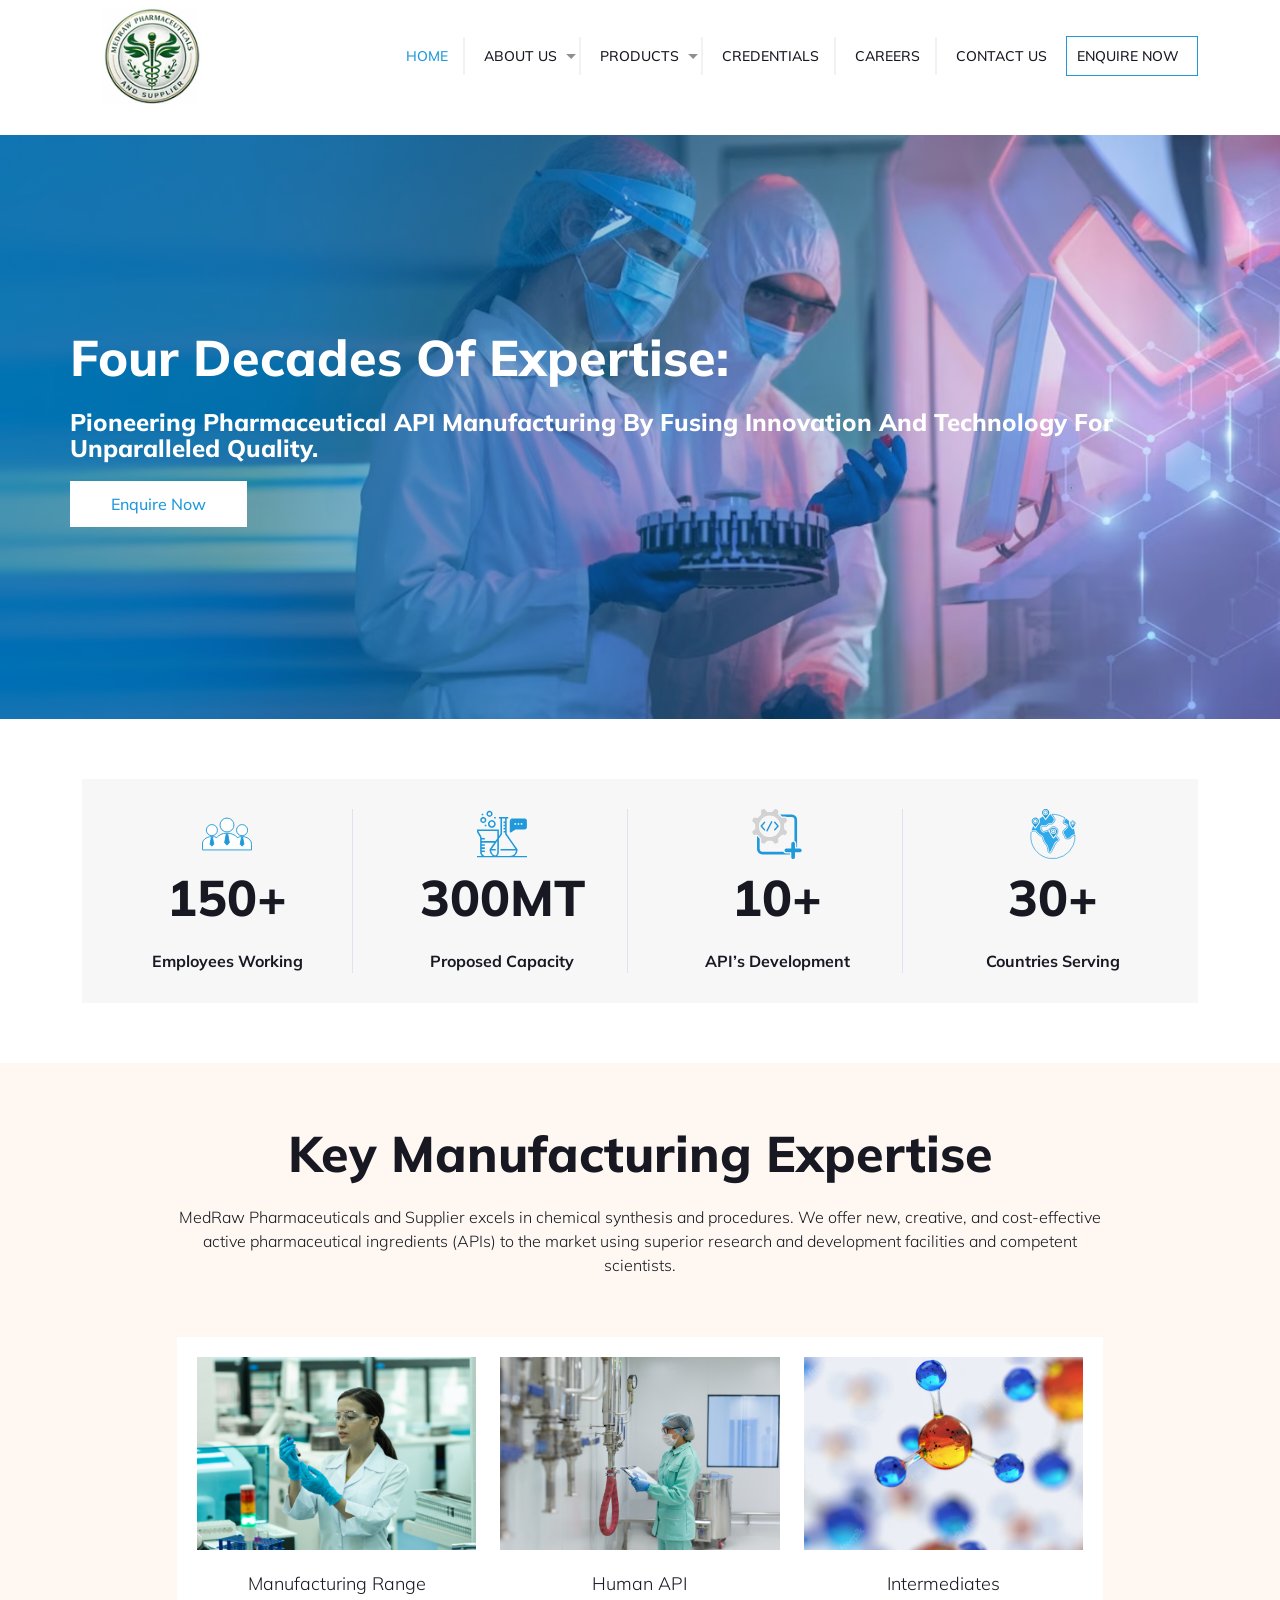
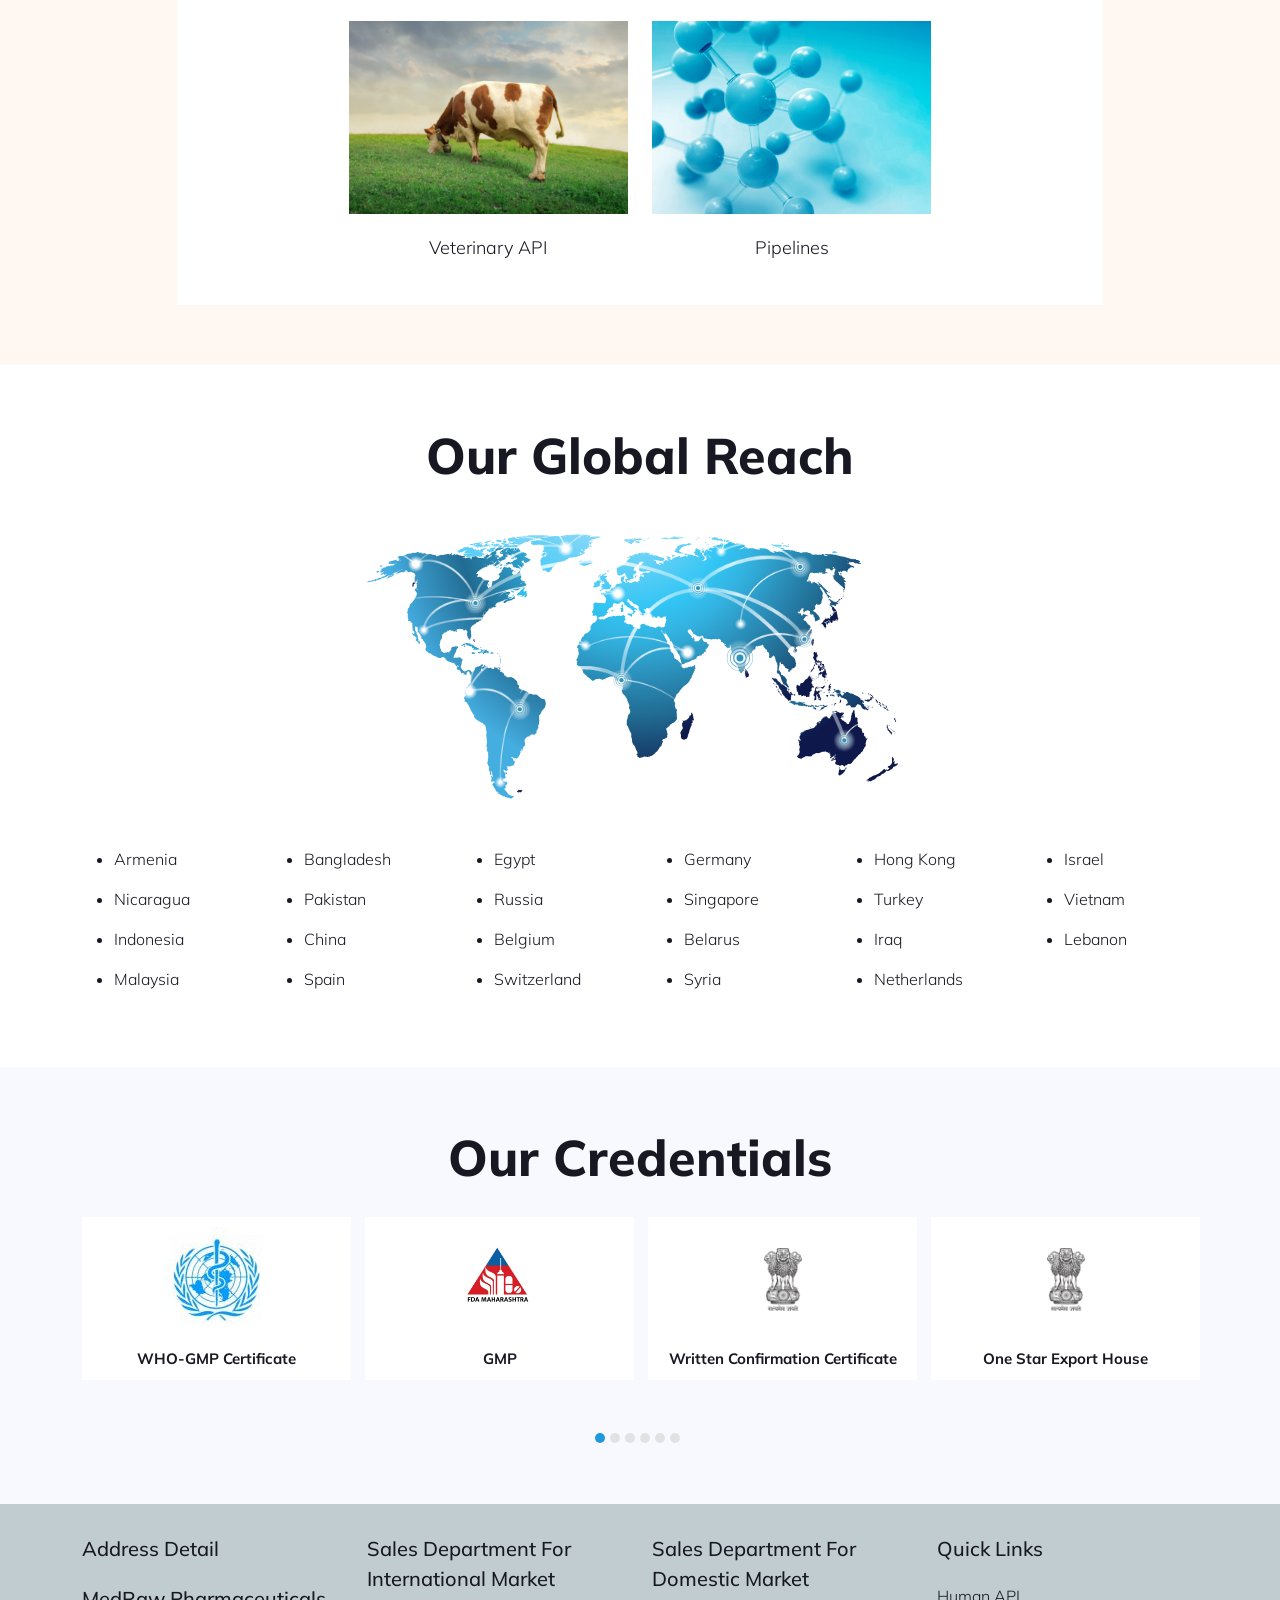
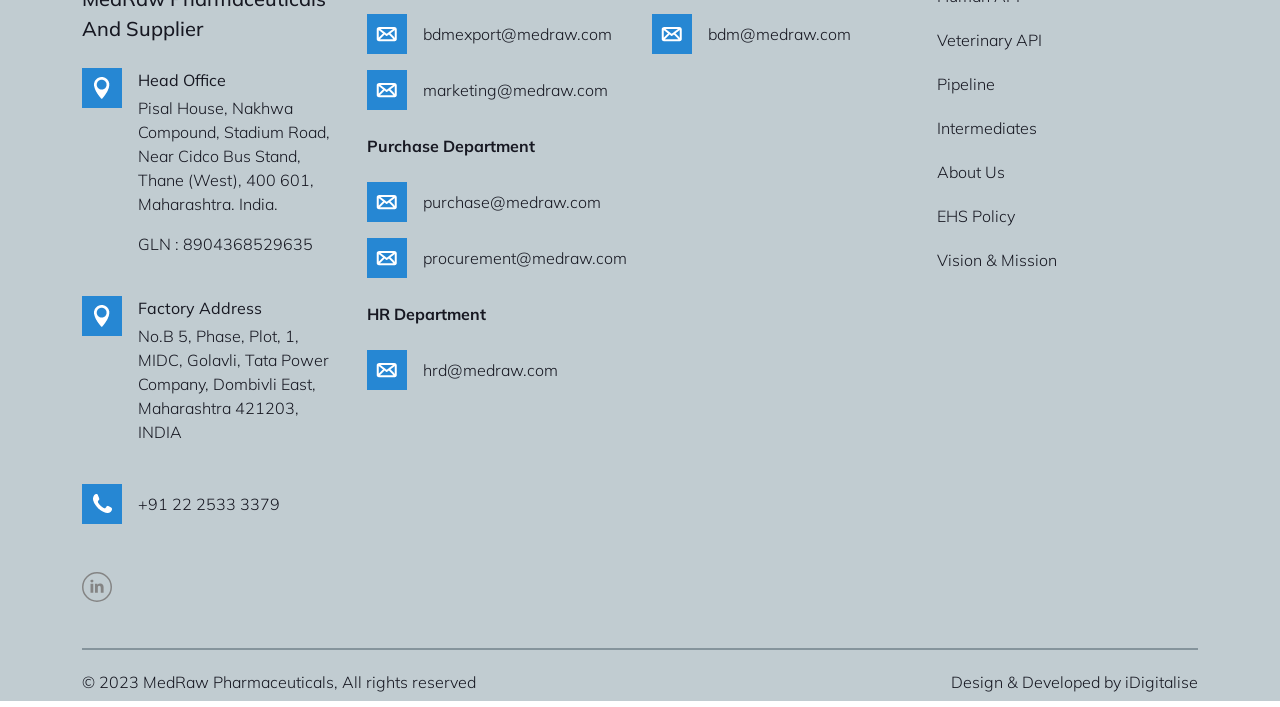
==== index.html @ 0722570b "Latest" ====
<!DOCTYPE html>
<html>

<head>
  <meta charset="utf-8">
  <meta http-equiv="X-UA-Compatible" content="IE=edge">
  <meta name="viewport" content="width=device-width, initial-scale=1">
  <link rel="icon" href="images/favicon-logo.svg">
  <meta name="google-site-verification" content="LeCrXj_LmfYUkVlQhwniKyelqd2iaLWTkcwtCnRNOCY">
  <!-- Google tag (gtag.js) -->
  <script async="" src="https://www.googletagmanager.com/gtag/js?id=G-0K4YDJQ8YZ"></script>
  <script> window.dataLayer = window.dataLayer || []; function gtag() { dataLayer.push(arguments); } gtag('js', new Date()); gtag('config', 'G-0K4YDJQ8YZ'); </script>
  <link href="css/font-awesome.css" rel="stylesheet">
  <link href="css/swiper-bundle.min.css" rel="stylesheet">

  <link rel="stylesheet"
    href="https://fonts.googleapis.com/css?family=Material+Icons|Material+Icons+Outlined|Material+Icons+Two+Tone|Material+Icons+Round|Material+Icons+Sharp">

  <link rel="preconnect" href="https://fonts.googleapis.com">
  <link rel="preconnect" href="https://fonts.gstatic.com" crossorigin="">
  <link href="https://fonts.googleapis.com/css2?family=Mulish:wght@200;300;400;500;600;700;800;900;1000&display=swap"
    rel="stylesheet">

  <link rel="preconnect" href="https://fonts.googleapis.com">
  <link rel="preconnect" href="https://fonts.gstatic.com" crossorigin="">
  <link href="https://fonts.googleapis.com/css2?family=Inter:wght@100;200;300;400;500;600;700;800&display=swap"
    rel="stylesheet">

  <link rel="preload" href="css/bootstrap.min.css" as="style" onload="this.onload=null;this.rel='stylesheet'">
  <noscript>
    <link rel="stylesheet" href="http://orexpharma.com/wp-content/themes/orex/css/bootstrap.min.css">
  </noscript>

  <link rel="stylesheet" href="css/lightgalleryonline.css">

  <link rel="preload" href="css/stylesheet.min.css" as="style" onload="this.onload=null;this.rel='stylesheet'">

  <link rel="preload" href="css/style.min.css" as="style" onload="this.onload=null;this.rel='stylesheet'">
  <noscript>
    <link rel="stylesheet" href="http://orexpharma.com/wp-content/themes/orex/css/style.min.css">
  </noscript>

  <link rel="preload" href="css/slick.css" as="style" onload="this.onload=null;this.rel='stylesheet'">
  <noscript>
    <link rel="stylesheet" href="http://orexpharma.com/wp-content/themes/orex/css/slick.css">
  </noscript>

  <link rel="preload" href="css/animate.css" as="style" onload="this.onload=null;this.rel='stylesheet'">
  <noscript>
    <link rel="stylesheet" href="http://orexpharma.com/wp-content/themes/orex/css/animate.css">
  </noscript>

  <!--<script type="text/javascript" src="http://orexpharma.com/wp-content/themes/orex/js/jquery-3.6.0.min.js" defer></script>-->
  <link href="css/font-awesome.css" rel="stylesheet">
  <script src="js/swiper-bundle.min.js" defer=""></script>
  <script type="text/javascript" src="js/bootstrap.min.js" defer=""></script>
  <script type="text/javascript" src="js/bootstrap.bundle.min.js" defer=""></script>
  <script type="text/javascript" src="js/slick.min.js" defer=""></script>
  <script type="text/javascript" src="js/wow.min.js" defer=""></script>
  <!--<script src="https://cdnjs.cloudflare.com/ajax/libs/waypoints/2.0.3/waypoints.min.js" defer></script>-->
  <!--<script src="https://cdnjs.cloudflare.com/ajax/libs/jquery.isotope/3.0.6/isotope.pkgd.js" defer></script>-->
  <!--<script type="text/javascript" src="http://orexpharma.com/wp-content/themes/orex/js/jquery.counterup.min.js" defer></script>-->
  <script src="js/lightgallery.js" defer=""></script>


  <script type="text/javascript" src="js/script.js" defer=""></script>

  <title>MedRaw Pharmaceuticals and Supplier</title>
  <meta name="robots" content="index, follow, max-image-preview:large, max-snippet:-1, max-video-preview:-1">

  <!-- This site is optimized with the Yoast SEO plugin v26.9 - https://yoast.com/product/yoast-seo-wordpress/ -->
  <title>MedRaw Pharmaceuticals and Supplier</title>
  <meta name="description"
    content="MedRaw Pharmaceuticals is a Mumbai based India’s leading Human and Veterinary API Manufacturing Companies in India & globally suppliers. We also manufacture Pharmaceutical Drug Intermediates.">
  <link rel="canonical" href="http://orexpharma.com/">
  <meta property="og:locale" content="en_US">
  <meta property="og:type" content="website">
  <meta property="og:title" content="MedRaw Pharmaceuticals and Supplier">
  <meta property="og:description"
    content="MedRaw Pharmaceuticals is a Mumbai based India’s leading Human and Veterinary API Manufacturing Companies in India & globally suppliers. We also manufacture Pharmaceutical Drug Intermediates.">
  <meta property="og:url" content="http://orexpharma.com/">
  <meta property="og:site_name" content="Orex">
  <meta property="article:modified_time" content="2024-08-20T16:59:14+00:00">
  <meta name="twitter:card" content="summary_large_image">
  <script type="application/ld+json"
    class="yoast-schema-graph">{"@context":"https://schema.org","@graph":[{"@type":"WebPage","@id":"http://orexpharma.com/","url":"http://orexpharma.com/","name":"OREX Pharma - API Manufacturers in India | Veterinary API Company in India","isPartOf":{"@id":"http://orexpharma.com/#website"},"datePublished":"2023-05-03T03:07:56+00:00","dateModified":"2024-08-20T16:59:14+00:00","description":"OREX Pharma Pvt. Ltd. is a Mumbai based India’s leading Human and Veterinary API Manufacturing Companies in India & globally suppliers. We also manufacture Pharmaceutical Drug Intermediates.","breadcrumb":{"@id":"http://orexpharma.com/#breadcrumb"},"inLanguage":"en-US","potentialAction":[{"@type":"ReadAction","target":["http://orexpharma.com/"]}]},{"@type":"BreadcrumbList","@id":"http://orexpharma.com/#breadcrumb","itemListElement":[{"@type":"ListItem","position":1,"name":"Home"}]},{"@type":"WebSite","@id":"http://orexpharma.com/#website","url":"http://orexpharma.com/","name":"Orex","description":"","potentialAction":[{"@type":"SearchAction","target":{"@type":"EntryPoint","urlTemplate":"http://orexpharma.com/?s={search_term_string}"},"query-input":{"@type":"PropertyValueSpecification","valueRequired":true,"valueName":"search_term_string"}}],"inLanguage":"en-US"}]}</script>
  <!-- / Yoast SEO plugin. -->


  <link rel="dns-prefetch" href="//cdnjs.cloudflare.com">
  <link rel="alternate" title="oEmbed (JSON)" type="application/json+oembed"
    href="http://orexpharma.com/wp-json/oembed/1.0/embed?url=http%3A%2F%2Forexpharma.com%2F">
  <link rel="alternate" title="oEmbed (XML)" type="text/xml+oembed"
    href="http://orexpharma.com/wp-json/oembed/1.0/embed?url=http%3A%2F%2Forexpharma.com%2F&format=xml">
  <style id="wp-img-auto-sizes-contain-inline-css" type="text/css">
    img:is([sizes=auto i], [sizes^="auto," i]) {
      contain-intrinsic-size: 3000px 1500px
    }

    /*# sourceURL=wp-img-auto-sizes-contain-inline-css */
  </style>
  <style id="wp-emoji-styles-inline-css" type="text/css">
    img.wp-smiley,
    img.emoji {
      display: inline !important;
      border: none !important;
      box-shadow: none !important;
      height: 1em !important;
      width: 1em !important;
      margin: 0 0.07em !important;
      vertical-align: -0.1em !important;
      background: none !important;
      padding: 0 !important;
    }

    /*# sourceURL=wp-emoji-styles-inline-css */
  </style>
  <style id="wp-block-library-inline-css" type="text/css">
    :root {
      --wp-block-synced-color: #7a00df;
      --wp-block-synced-color--rgb: 122, 0, 223;
      --wp-bound-block-color: var(--wp-block-synced-color);
      --wp-editor-canvas-background: #ddd;
      --wp-admin-theme-color: #007cba;
      --wp-admin-theme-color--rgb: 0, 124, 186;
      --wp-admin-theme-color-darker-10: #006ba1;
      --wp-admin-theme-color-darker-10--rgb: 0, 107, 160.5;
      --wp-admin-theme-color-darker-20: #005a87;
      --wp-admin-theme-color-darker-20--rgb: 0, 90, 135;
      --wp-admin-border-width-focus: 2px
    }

    @media (min-resolution:192dpi) {
      :root {
        --wp-admin-border-width-focus: 1.5px
      }
    }

    .wp-element-button {
      cursor: pointer
    }

    :root .has-very-light-gray-background-color {
      background-color: #eee
    }

    :root .has-very-dark-gray-background-color {
      background-color: #313131
    }

    :root .has-very-light-gray-color {
      color: #eee
    }

    :root .has-very-dark-gray-color {
      color: #313131
    }

    :root .has-vivid-green-cyan-to-vivid-cyan-blue-gradient-background {
      background: linear-gradient(135deg, #00d084, #0693e3)
    }

    :root .has-purple-crush-gradient-background {
      background: linear-gradient(135deg, #34e2e4, #4721fb 50%, #ab1dfe)
    }

    :root .has-hazy-dawn-gradient-background {
      background: linear-gradient(135deg, #faaca8, #dad0ec)
    }

    :root .has-subdued-olive-gradient-background {
      background: linear-gradient(135deg, #fafae1, #67a671)
    }

    :root .has-atomic-cream-gradient-background {
      background: linear-gradient(135deg, #fdd79a, #004a59)
    }

    :root .has-nightshade-gradient-background {
      background: linear-gradient(135deg, #330968, #31cdcf)
    }

    :root .has-midnight-gradient-background {
      background: linear-gradient(135deg, #020381, #2874fc)
    }

    :root {
      --wp--preset--font-size--normal: 16px;
      --wp--preset--font-size--huge: 42px
    }

    .has-regular-font-size {
      font-size: 1em
    }

    .has-larger-font-size {
      font-size: 2.625em
    }

    .has-normal-font-size {
      font-size: var(--wp--preset--font-size--normal)
    }

    .has-huge-font-size {
      font-size: var(--wp--preset--font-size--huge)
    }

    .has-text-align-center {
      text-align: center
    }

    .has-text-align-left {
      text-align: left
    }

    .has-text-align-right {
      text-align: right
    }

    .has-fit-text {
      white-space: nowrap !important
    }

    #end-resizable-editor-section {
      display: none
    }

    .aligncenter {
      clear: both
    }

    .items-justified-left {
      justify-content: flex-start
    }

    .items-justified-center {
      justify-content: center
    }

    .items-justified-right {
      justify-content: flex-end
    }

    .items-justified-space-between {
      justify-content: space-between
    }

    .screen-reader-text {
      border: 0;
      clip-path: inset(50%);
      height: 1px;
      margin: -1px;
      overflow: hidden;
      padding: 0;
      position: absolute;
      width: 1px;
      word-wrap: normal !important
    }

    .screen-reader-text:focus {
      background-color: #ddd;
      clip-path: none;
      color: #444;
      display: block;
      font-size: 1em;
      height: auto;
      left: 5px;
      line-height: normal;
      padding: 15px 23px 14px;
      text-decoration: none;
      top: 5px;
      width: auto;
      z-index: 100000
    }

    html :where(.has-border-color) {
      border-style: solid
    }

    html :where([style*=border-top-color]) {
      border-top-style: solid
    }

    html :where([style*=border-right-color]) {
      border-right-style: solid
    }

    html :where([style*=border-bottom-color]) {
      border-bottom-style: solid
    }

    html :where([style*=border-left-color]) {
      border-left-style: solid
    }

    html :where([style*=border-width]) {
      border-style: solid
    }

    html :where([style*=border-top-width]) {
      border-top-style: solid
    }

    html :where([style*=border-right-width]) {
      border-right-style: solid
    }

    html :where([style*=border-bottom-width]) {
      border-bottom-style: solid
    }

    html :where([style*=border-left-width]) {
      border-left-style: solid
    }

    html :where(img[class*=wp-image-]) {
      height: auto;
      max-width: 100%
    }

    :where(figure) {
      margin: 0 0 1em
    }

    html :where(.is-position-sticky) {
      --wp-admin--admin-bar--position-offset: var(--wp-admin--admin-bar--height, 0px)
    }

    @media screen and (max-width:600px) {
      html :where(.is-position-sticky) {
        --wp-admin--admin-bar--position-offset: 0px
      }
    }

    /*# sourceURL=wp-block-library-inline-css */
  </style>
  <style id="classic-theme-styles-inline-css" type="text/css">
    /*! This file is auto-generated */
    .wp-block-button__link {
      color: #fff;
      background-color: #32373c;
      border-radius: 9999px;
      box-shadow: none;
      text-decoration: none;
      padding: calc(.667em + 2px) calc(1.333em + 2px);
      font-size: 1.125em
    }

    .wp-block-file__button {
      background: #32373c;
      color: #fff;
      text-decoration: none
    }

    /*# sourceURL=/wp-includes/css/classic-themes.min.css */
  </style>
  <style id="global-styles-inline-css" type="text/css">
    :root {
      --wp--preset--aspect-ratio--square: 1;
      --wp--preset--aspect-ratio--4-3: 4/3;
      --wp--preset--aspect-ratio--3-4: 3/4;
      --wp--preset--aspect-ratio--3-2: 3/2;
      --wp--preset--aspect-ratio--2-3: 2/3;
      --wp--preset--aspect-ratio--16-9: 16/9;
      --wp--preset--aspect-ratio--9-16: 9/16;
      --wp--preset--color--black: #000000;
      --wp--preset--color--cyan-bluish-gray: #abb8c3;
      --wp--preset--color--white: #ffffff;
      --wp--preset--color--pale-pink: #f78da7;
      --wp--preset--color--vivid-red: #cf2e2e;
      --wp--preset--color--luminous-vivid-orange: #ff6900;
      --wp--preset--color--luminous-vivid-amber: #fcb900;
      --wp--preset--color--light-green-cyan: #7bdcb5;
      --wp--preset--color--vivid-green-cyan: #00d084;
      --wp--preset--color--pale-cyan-blue: #8ed1fc;
      --wp--preset--color--vivid-cyan-blue: #0693e3;
      --wp--preset--color--vivid-purple: #9b51e0;
      --wp--preset--gradient--vivid-cyan-blue-to-vivid-purple: linear-gradient(135deg, rgb(6, 147, 227) 0%, rgb(155, 81, 224) 100%);
      --wp--preset--gradient--light-green-cyan-to-vivid-green-cyan: linear-gradient(135deg, rgb(122, 220, 180) 0%, rgb(0, 208, 130) 100%);
      --wp--preset--gradient--luminous-vivid-amber-to-luminous-vivid-orange: linear-gradient(135deg, rgb(252, 185, 0) 0%, rgb(255, 105, 0) 100%);
      --wp--preset--gradient--luminous-vivid-orange-to-vivid-red: linear-gradient(135deg, rgb(255, 105, 0) 0%, rgb(207, 46, 46) 100%);
      --wp--preset--gradient--very-light-gray-to-cyan-bluish-gray: linear-gradient(135deg, rgb(238, 238, 238) 0%, rgb(169, 184, 195) 100%);
      --wp--preset--gradient--cool-to-warm-spectrum: linear-gradient(135deg, rgb(74, 234, 220) 0%, rgb(151, 120, 209) 20%, rgb(207, 42, 186) 40%, rgb(238, 44, 130) 60%, rgb(251, 105, 98) 80%, rgb(254, 248, 76) 100%);
      --wp--preset--gradient--blush-light-purple: linear-gradient(135deg, rgb(255, 206, 236) 0%, rgb(152, 150, 240) 100%);
      --wp--preset--gradient--blush-bordeaux: linear-gradient(135deg, rgb(254, 205, 165) 0%, rgb(254, 45, 45) 50%, rgb(107, 0, 62) 100%);
      --wp--preset--gradient--luminous-dusk: linear-gradient(135deg, rgb(255, 203, 112) 0%, rgb(199, 81, 192) 50%, rgb(65, 88, 208) 100%);
      --wp--preset--gradient--pale-ocean: linear-gradient(135deg, rgb(255, 245, 203) 0%, rgb(182, 227, 212) 50%, rgb(51, 167, 181) 100%);
      --wp--preset--gradient--electric-grass: linear-gradient(135deg, rgb(202, 248, 128) 0%, rgb(113, 206, 126) 100%);
      --wp--preset--gradient--midnight: linear-gradient(135deg, rgb(2, 3, 129) 0%, rgb(40, 116, 252) 100%);
      --wp--preset--font-size--small: 13px;
      --wp--preset--font-size--medium: 20px;
      --wp--preset--font-size--large: 36px;
      --wp--preset--font-size--x-large: 42px;
      --wp--preset--spacing--20: 0.44rem;
      --wp--preset--spacing--30: 0.67rem;
      --wp--preset--spacing--40: 1rem;
      --wp--preset--spacing--50: 1.5rem;
      --wp--preset--spacing--60: 2.25rem;
      --wp--preset--spacing--70: 3.38rem;
      --wp--preset--spacing--80: 5.06rem;
      --wp--preset--shadow--natural: 6px 6px 9px rgba(0, 0, 0, 0.2);
      --wp--preset--shadow--deep: 12px 12px 50px rgba(0, 0, 0, 0.4);
      --wp--preset--shadow--sharp: 6px 6px 0px rgba(0, 0, 0, 0.2);
      --wp--preset--shadow--outlined: 6px 6px 0px -3px rgb(255, 255, 255), 6px 6px rgb(0, 0, 0);
      --wp--preset--shadow--crisp: 6px 6px 0px rgb(0, 0, 0);
    }

    :where(.is-layout-flex) {
      gap: 0.5em;
    }

    :where(.is-layout-grid) {
      gap: 0.5em;
    }

    body .is-layout-flex {
      display: flex;
    }

    .is-layout-flex {
      flex-wrap: wrap;
      align-items: center;
    }

    .is-layout-flex> :is(*, div) {
      margin: 0;
    }

    body .is-layout-grid {
      display: grid;
    }

    .is-layout-grid> :is(*, div) {
      margin: 0;
    }

    :where(.wp-block-columns.is-layout-flex) {
      gap: 2em;
    }

    :where(.wp-block-columns.is-layout-grid) {
      gap: 2em;
    }

    :where(.wp-block-post-template.is-layout-flex) {
      gap: 1.25em;
    }

    :where(.wp-block-post-template.is-layout-grid) {
      gap: 1.25em;
    }

    .has-black-color {
      color: var(--wp--preset--color--black) !important;
    }

    .has-cyan-bluish-gray-color {
      color: var(--wp--preset--color--cyan-bluish-gray) !important;
    }

    .has-white-color {
      color: var(--wp--preset--color--white) !important;
    }

    .has-pale-pink-color {
      color: var(--wp--preset--color--pale-pink) !important;
    }

    .has-vivid-red-color {
      color: var(--wp--preset--color--vivid-red) !important;
    }

    .has-luminous-vivid-orange-color {
      color: var(--wp--preset--color--luminous-vivid-orange) !important;
    }

    .has-luminous-vivid-amber-color {
      color: var(--wp--preset--color--luminous-vivid-amber) !important;
    }

    .has-light-green-cyan-color {
      color: var(--wp--preset--color--light-green-cyan) !important;
    }

    .has-vivid-green-cyan-color {
      color: var(--wp--preset--color--vivid-green-cyan) !important;
    }

    .has-pale-cyan-blue-color {
      color: var(--wp--preset--color--pale-cyan-blue) !important;
    }

    .has-vivid-cyan-blue-color {
      color: var(--wp--preset--color--vivid-cyan-blue) !important;
    }

    .has-vivid-purple-color {
      color: var(--wp--preset--color--vivid-purple) !important;
    }

    .has-black-background-color {
      background-color: var(--wp--preset--color--black) !important;
    }

    .has-cyan-bluish-gray-background-color {
      background-color: var(--wp--preset--color--cyan-bluish-gray) !important;
    }

    .has-white-background-color {
      background-color: var(--wp--preset--color--white) !important;
    }

    .has-pale-pink-background-color {
      background-color: var(--wp--preset--color--pale-pink) !important;
    }

    .has-vivid-red-background-color {
      background-color: var(--wp--preset--color--vivid-red) !important;
    }

    .has-luminous-vivid-orange-background-color {
      background-color: var(--wp--preset--color--luminous-vivid-orange) !important;
    }

    .has-luminous-vivid-amber-background-color {
      background-color: var(--wp--preset--color--luminous-vivid-amber) !important;
    }

    .has-light-green-cyan-background-color {
      background-color: var(--wp--preset--color--light-green-cyan) !important;
    }

    .has-vivid-green-cyan-background-color {
      background-color: var(--wp--preset--color--vivid-green-cyan) !important;
    }

    .has-pale-cyan-blue-background-color {
      background-color: var(--wp--preset--color--pale-cyan-blue) !important;
    }

    .has-vivid-cyan-blue-background-color {
      background-color: var(--wp--preset--color--vivid-cyan-blue) !important;
    }

    .has-vivid-purple-background-color {
      background-color: var(--wp--preset--color--vivid-purple) !important;
    }

    .has-black-border-color {
      border-color: var(--wp--preset--color--black) !important;
    }

    .has-cyan-bluish-gray-border-color {
      border-color: var(--wp--preset--color--cyan-bluish-gray) !important;
    }

    .has-white-border-color {
      border-color: var(--wp--preset--color--white) !important;
    }

    .has-pale-pink-border-color {
      border-color: var(--wp--preset--color--pale-pink) !important;
    }

    .has-vivid-red-border-color {
      border-color: var(--wp--preset--color--vivid-red) !important;
    }

    .has-luminous-vivid-orange-border-color {
      border-color: var(--wp--preset--color--luminous-vivid-orange) !important;
    }

    .has-luminous-vivid-amber-border-color {
      border-color: var(--wp--preset--color--luminous-vivid-amber) !important;
    }

    .has-light-green-cyan-border-color {
      border-color: var(--wp--preset--color--light-green-cyan) !important;
    }

    .has-vivid-green-cyan-border-color {
      border-color: var(--wp--preset--color--vivid-green-cyan) !important;
    }

    .has-pale-cyan-blue-border-color {
      border-color: var(--wp--preset--color--pale-cyan-blue) !important;
    }

    .has-vivid-cyan-blue-border-color {
      border-color: var(--wp--preset--color--vivid-cyan-blue) !important;
    }

    .has-vivid-purple-border-color {
      border-color: var(--wp--preset--color--vivid-purple) !important;
    }

    .has-vivid-cyan-blue-to-vivid-purple-gradient-background {
      background: var(--wp--preset--gradient--vivid-cyan-blue-to-vivid-purple) !important;
    }

    .has-light-green-cyan-to-vivid-green-cyan-gradient-background {
      background: var(--wp--preset--gradient--light-green-cyan-to-vivid-green-cyan) !important;
    }

    .has-luminous-vivid-amber-to-luminous-vivid-orange-gradient-background {
      background: var(--wp--preset--gradient--luminous-vivid-amber-to-luminous-vivid-orange) !important;
    }

    .has-luminous-vivid-orange-to-vivid-red-gradient-background {
      background: var(--wp--preset--gradient--luminous-vivid-orange-to-vivid-red) !important;
    }

    .has-very-light-gray-to-cyan-bluish-gray-gradient-background {
      background: var(--wp--preset--gradient--very-light-gray-to-cyan-bluish-gray) !important;
    }

    .has-cool-to-warm-spectrum-gradient-background {
      background: var(--wp--preset--gradient--cool-to-warm-spectrum) !important;
    }

    .has-blush-light-purple-gradient-background {
      background: var(--wp--preset--gradient--blush-light-purple) !important;
    }

    .has-blush-bordeaux-gradient-background {
      background: var(--wp--preset--gradient--blush-bordeaux) !important;
    }

    .has-luminous-dusk-gradient-background {
      background: var(--wp--preset--gradient--luminous-dusk) !important;
    }

    .has-pale-ocean-gradient-background {
      background: var(--wp--preset--gradient--pale-ocean) !important;
    }

    .has-electric-grass-gradient-background {
      background: var(--wp--preset--gradient--electric-grass) !important;
    }

    .has-midnight-gradient-background {
      background: var(--wp--preset--gradient--midnight) !important;
    }

    .has-small-font-size {
      font-size: var(--wp--preset--font-size--small) !important;
    }

    .has-medium-font-size {
      font-size: var(--wp--preset--font-size--medium) !important;
    }

    .has-large-font-size {
      font-size: var(--wp--preset--font-size--large) !important;
    }

    .has-x-large-font-size {
      font-size: var(--wp--preset--font-size--x-large) !important;
    }

    /*# sourceURL=global-styles-inline-css */
  </style>

  <link rel="stylesheet" id="dnd-upload-cf7-css" href="css/dnd-upload-cf7.css" type="text/css" media="all">
  <link rel="stylesheet" id="contact-form-7-css" href="css/styles.css" type="text/css" media="all">
  <link rel="stylesheet" id="nbcpf-intlTelInput-style-css" href="css/intlTelInput.min.css" type="text/css" media="all">
  <link rel="stylesheet" id="nbcpf-countryFlag-style-css" href="css/countrySelect.min.css" type="text/css" media="all">
  <script type="text/javascript" src="js/jquery.min.js" id="jquery-core-js"></script>
  <script type="text/javascript" src="js/jquery-migrate.min.js" id="jquery-migrate-js"></script>
  <script type="text/javascript" src="js/waypoints.min.js" id="theme_script_waypoints-js"></script>
  <script type="text/javascript" src="js/isotope.pkgd.js" id="theme_script_isotope-js"></script>
  <script type="text/javascript" src="js/jquery.counterup.min.js" id="theme_script_counter-js"></script>
  <link rel="https://api.w.org/" href="http://orexpharma.com/wp-json/">
  <link rel="alternate" title="JSON" type="application/json" href="http://orexpharma.com/wp-json/wp/v2/pages/23">
  <link rel="EditURI" type="application/rsd+xml" title="RSD" href="http://orexpharma.com/xmlrpc.php?rsd">
  <meta name="generator" content="WordPress 6.9.1">
  <link rel="shortlink" href="http://orexpharma.com/">
  <style>
    body {
      padding-top: 141px !important;
    }

    input[type=text],
    select,
    textarea,
    input[type=email] {
      font-size: 14px !important;
    }

    @media (min-width:992px) {

      body {
        padding-top: 135px !important;
      }
    }
  </style>
</head>




<body class="home wp-singular page-template page-template-home page-template-home-php page page-id-23 wp-theme-orex">
  <header class="main-header pb-2">
    <!--<div class="topHeader " >
      <div class="container">
        <div class="text-center">
            <span class="fw-bold wow slideInLeft" style="animation: blinkog .8s step-end infinite;">VISIT US AT CPHI INDIA 26th, 28th November 2024</span>
          <span class="fw-bold wow slideInLeft" style="animation: blinkog .8s step-end infinite;"><marquee direction="alternate" ><img src="http://orexpharma.com/wp-content/uploads/2024/08/WhatsApp-Image-2024-08-17-at-10.12.51-AM.jpeg"height="60px;"></marquee></span>
        </div>
      </div>
    </div>-->
    <div class="container">
      <nav class="nav-bar py-2">
        <div class="logo-left">
          <a href="/" class="logo">
            <img src="images/orex-in-160x65-1.png" alt="" class="img-logo">
          </a>
        </div>
        <div class="media-center d-block d-lg-flex">
          <div class="menu-primary">
            <ul id="menu-header-menu" class="primary p-0 m-0 d-block d-lg-inline-block">
              <li id="menu-item-121"
                class="menu-item menu-item-type-post_type menu-item-object-page menu-item-home current-menu-item page_item page-item-23 current_page_item menu-item-121">
                <a href="/" aria-current="page">Home</a>
              </li>
              <li id="menu-item-852"
                class="menu-item menu-item-type-post_type menu-item-object-page menu-item-has-children menu-item-852"><a
                  href="about-us/">About us</a>
                <ul class="sub-menu">
                  <li id="menu-item-853" class="menu-item menu-item-type-custom menu-item-object-custom menu-item-853">
                    <a href="about-us/#whoarewe">Who We Are</a>
                  </li>
                  <li id="menu-item-312" class="menu-item menu-item-type-custom menu-item-object-custom menu-item-312">
                    <a href="about-us/#visionmission">Vision & Mission</a>
                  </li>
                  <li id="menu-item-313" class="menu-item menu-item-type-custom menu-item-object-custom menu-item-313">
                    <a href="about-us/#production-integrity">Production Integrity</a>
                  </li>
                  <li id="menu-item-889" class="menu-item menu-item-type-custom menu-item-object-custom menu-item-889">
                    <a href="about-us/#ehs-policy">EHS Policy</a>
                  </li>
                </ul>
              </li>
              <li id="menu-item-10"
                class="menu-item menu-item-type-custom menu-item-object-custom menu-item-has-children menu-item-10"><a
                  href="#">Products</a>
                <ul class="sub-menu">
                  <li id="menu-item-445" class="menu-item menu-item-type-post_type menu-item-object-page menu-item-445">
                    <a href="api/">API</a>
                  </li>
                  <li id="menu-item-323" class="menu-item menu-item-type-post_type menu-item-object-page menu-item-323">
                    <a href="intermediates/">Intermediates</a>
                  </li>
                </ul>
              </li>
              <li id="menu-item-118" class="menu-item menu-item-type-post_type menu-item-object-page menu-item-118"><a
                  href="credentials/">Credentials</a></li>
              <li id="menu-item-349" class="menu-item menu-item-type-post_type menu-item-object-page menu-item-349"><a
                  href="career/">Careers</a></li>
              <li id="menu-item-131" class="menu-item menu-item-type-post_type menu-item-object-page menu-item-131"><a
                  href="contact-us/">Contact Us</a></li>
            </ul> <a href="" data-bs-toggle="modal" data-bs-target="#enquiryModal" class="enquire buttonStyle">
              <span class="me-2">Enquire Now</span>

            </a>
          </div>
        </div>
        <div class="menu-right align-self-center d-block d-md-none">

          <button class="menuToggle d-block d-lg-none">
            <span class="line position-absolute navbar-toggler-icon"></span>
            <span class="line position-absolute navbar-toggler-icon"></span>
            <span class="line position-absolute navbar-toggler-icon"></span>
          </button>
        </div>
      </nav>
    </div>
  </header>



  <style>
    .moretext {
      display: none;
    }

    .moreless-button {
      text-decoration: underline;
      color: #782b8e;
      font-size: 18px;
      font-weight: 600;
      cursor: pointer;
    }
  </style>

  <section class="homeBanner">
    <div class="bannerSlider">
      <div class="position-relative">
        <img class="w-100 img-fluid" src="images/About-Orex-In-Brief.jpg" alt="">
        <div class="bannerContentWrapper">
          <div class="commonMainTitle wow slideInLeft">
            Four Decades of Expertise: </div>
          <div class="commonSubTitle wow slideInLeft">
            Pioneering Pharmaceutical API Manufacturing by fusing innovation and technology for unparalleled quality.
          </div>

          <div class="commonMainTitle wow slideInLeft">
          </div>
          <div class="bannerBtn wow bounceInUp">
            <a href="" data-bs-toggle="modal" data-bs-target="#enquiryModal">Enquire Now</a>
          </div>
        </div>
      </div>
      <div class="position-relative">
        <img class="w-100 img-fluid" src="images/Partner-with-Orex-for-reliable.jpg" alt="">
        <div class="bannerContentWrapper">
          <div class="commonMainTitle wow slideInLeft">
          </div>
          <div class="commonSubTitle wow slideInLeft">
            We Prioritize </div>

          <div class="commonMainTitle wow slideInLeft">
            Transparency, Commitment, and Excellence, Fostering Unwavering Customer Trust </div>
          <div class="bannerBtn wow bounceInUp">
            <a href="" data-bs-toggle="modal" data-bs-target="#enquiryModal">Enquire Now</a>
          </div>
        </div>
      </div>
      <div class="position-relative">
        <img class="w-100 img-fluid" src="images/credentials.jpg" alt="">
        <div class="bannerContentWrapper">
          <div class="commonMainTitle wow slideInLeft">
          </div>
          <div class="commonSubTitle wow slideInLeft">
          </div>

          <div class="commonMainTitle wow slideInLeft">
            Our <br> credentials </div>
          <div class="bannerBtn wow bounceInUp">
            <a href="" data-bs-toggle="modal" data-bs-target="#enquiryModal">Enquire Now</a>
          </div>
        </div>
      </div>
    </div>


    <!--<div class="bannerContentWrapper">-->
    <!--  <div class="commonSubTitle">-->
    <!--    Partner with OREX Pharma for-->
    <!--  </div>-->
    <!--  <div class="commonMainTitle">-->
    <!--    Reliable API </br> Manufacturing-->
    <!--  </div>-->
    <!--  <div class="bannerBtn">-->
    <!--    <a href="" data-bs-toggle="modal" data-bs-target="#enquiryModal">Enquire Now</a>-->
    <!--  </div>-->
    <!--</div>-->
  </section>

  <section class="aboutUs d-none">
    <div class="container">
      <div class="row">
        <div class="col-lg-6">
          <div class="aboutusImgHome mb-4 mb-lg-0">
            <img class="w-100" src="images/banner.png" alt="">
          </div>
        </div>
        <div class="col-lg-6 ps-lg-5 align-self-center">
          <h1 class="commonMainTitle">
            Your Reliable Manufacturing Partner For APIs </h1>
          <div class="content">
            <span>
              <div id="section">
                <div class="article">
                  <p>Established in 1979 and headquartered in Maharashtra, India, MedRaw Pharmaceuticals and Supplier is
                    a leading
                    pharmaceutical company and active pharmaceutical ingredients (API) manufacturer in India. With over
                    44 years of experience, we have earned a strong reputation in the domestic and global pharmaceutical
                    market for our commitment to delivering high-quality APIs, intermediates, and specialty
                    chemicals.Our primary focus is on the creation and marketing of APIs, catering to both domestic and
                    foreign markets. We take pride in our ability to manufacture, supply, and export products that meet
                    the highest quality standards. Our manufacturing facilities are well-equipped and designed to
                    accommodate production, utilities, warehousing, and other supporting operations. With a proposed
                    capacity of 250 MT/Annum, we have the capability to meet diverse customer requirements.</p>
                  <div class="moretext">
                    <p>At OREX Pharma, we prioritize quality control and adhere to stringent regulatory requirements. We
                      are the leading API supplier in India who manufacture APIs in compliance with WHO-GMP (World
                      Health Organization  Good Manufacturing Practices) and other international standards. We maintain
                      a strong emphasis on the safety and effectiveness of our products, ensuring regular monitoring to
                      guarantee their quality and efficacy.</p>
                    <p>Our commitment to excellence is further bolstered by our dedicated research and development (R&D)
                      team. Through continuous innovation and improvement, we strive to provide products with optimal
                      consistency, earning the trust and acceptance of our customers worldwide. As a result, we have
                      registered APIs with various health departments in numerous countries, expanding our presence and
                      market reach.</p>
                    <p>Confidentiality is of utmost importance to us, and we strictly adhere to highly stringent
                      confidentiality agreements. Additionally, we comply with all regulatory requirements, including
                      Drug Master Files (DMF), Certificate of Suitability (COS), Good Manufacturing Practices (GMP), WHO
                      GMP, Written Confirmation, and other customer-requested analyzing mandates.</p>
                    <p>OREX Pharmas corporate overview reflects our dedication to being a major player in the
                      manufacturing and exporting of our APIs on a global scale. We constantly strive to stay ahead of
                      the competition as a top API manufacturer in India, embrace new opportunities, and serve a larger
                      market. Our mission is to contribute to the well-being of both animal and human health by offering
                      a wide range of high-quality APIs.</p>
                    <p>With a solid foundation built on credibility, quality, and innovation, OREX Pharma looks forward
                      to continuing our journey as a trusted and reliable partner in the pharmaceutical industry.</p>
                  </div>
                  <p><span class="moreless-button">Read more</span></p>
                </div>
              </div>
            </span>
          </div>
        </div>
      </div>
    </div>
  </section>

  <section class="counter wow bounceInUp">
    <div class="container">
      <div class="counterWrapper">
        <div class="row">
          <div class="col-6 col-lg-3 mainCounter">
            <div class="counter mb-4 mb-lg-0">
              <div class="text-center mb-2">
                <img class="" src="images/Employees-Working.svg"
                  alt="http://orexpharma.com/wp-content/uploads/2023/08/Employees-Working.svg">
              </div>
              <div class="counterNo d-flex justify-content-center counter_number text-center">
                <span class="counters">
                  150 </span>
                <span>
                  + </span>
              </div>
              <div class="content fw-bold text-center">
                Employees Working </div>
            </div>
          </div>
          <div class="col-6 col-lg-3 mainCounter">
            <div class="counter mb-4 mb-lg-0">
              <div class="text-center mb-2">
                <img class="" src="images/Proposed-Capacity-2.svg"
                  alt="http://orexpharma.com/wp-content/uploads/2023/09/Proposed-Capacity-2.svg">
              </div>
              <div class="counterNo d-flex justify-content-center counter_number text-center">
                <span class="counters">
                  300 </span>
                <span>
                  MT </span>
              </div>
              <div class="content fw-bold text-center">
                Proposed Capacity </div>
            </div>
          </div>
          <div class="col-6 col-lg-3 mainCounter">
            <div class="counter mb-4 mb-lg-0">
              <div class="text-center mb-2">
                <img class="" src="images/Api-Development.svg"
                  alt="http://orexpharma.com/wp-content/uploads/2023/08/Api-Development.svg">
              </div>
              <div class="counterNo d-flex justify-content-center counter_number text-center">
                <span class="counters">
                  10 </span>
                <span>
                  + </span>
              </div>
              <div class="content fw-bold text-center">
                API’s Development </div>
            </div>
          </div>
          <div class="col-6 col-lg-3 mainCounter">
            <div class="counter mb-4 mb-lg-0">
              <div class="text-center mb-2">
                <img class="" src="images/Countries-Serving.svg"
                  alt="http://orexpharma.com/wp-content/uploads/2023/08/Countries-Serving.svg">
              </div>
              <div class="counterNo d-flex justify-content-center counter_number text-center">
                <span class="counters">
                  30 </span>
                <span>
                  + </span>
              </div>
              <div class="content fw-bold text-center">
                Countries Serving </div>
            </div>
          </div>
        </div>
      </div>
    </div>
  </section>

  <section class="manFacQuaCon d-none">
    <div class="container">
      <div class="row">
        <div class="col-lg-6">
          <div class="mainWrapper">
            <div class="row">
              <div class="col-md-12">
                <div class="mainTitle">
                  Manufacturing Facilities </div>
              </div>
            </div>
            <div class="row">
              <div class="col-md-6 align-self-center">
                <div class="imgWrapper w-100 mt-4 mt-md-0">
                  <img class="w-100" src="images/34f546b9c72bae6646a9971c4a9354cb.png" alt="">
                </div>
              </div>
              <div class="col-md-6 align-self-center">
                <div class="subTitle text-justify">
                  Our factory's plant and building layout maximise efficiency and productivity. The approach involves
                  manufacturing, utilities, warehousing, and support. Our plant can manufacture 250 MT per year. </div>
              </div>
            </div>
          </div>
        </div>
        <div class="col-lg-6">
          <div class="mainWrapper">
            <div class="row">
              <div class="col-md-12">
                <div class="mainTitle">
                  Quality Control </div>
              </div>
            </div>
            <div class="row">
              <div class="col-md-6 align-self-center">
                <div class="imgWrapper w-100 mt-4 mt-md-0">
                  <img class="w-100" src="images/d3de694eed3ac6cca181a718eed6958d.png" alt="">
                </div>
              </div>
              <div class="col-md-6 align-self-center">
                <div class="subTitle text-justify">
                  Active pharmaceutical ingredient production at our plant prioritises quality control. WHO-GMP and
                  other international standards govern our processes. Regular monitoring and testing ensure the safety
                  and efficacy of our APIs. </div>
              </div>
            </div>
          </div>
        </div>
      </div>

    </div>
  </section>

  <section class="coreCompetencies wow slideInLeft">
    <div class="container">
      <div class="row justify-content-center">
        <div class="col-lg-10">
          <h2 class="mainTitle text-lg-center">
            Key Manufacturing Expertise </h2>
          <div class="content text-lg-center">
            MedRaw Pharmaceuticals and Supplier excels in chemical synthesis and procedures. We offer new, creative, and
            cost-effective active
            pharmaceutical ingredients (APIs) to the market using superior research and development facilities and
            competent scientists. </div>
          <div class="coreCompetenciesWrapper">
            <div class="row justify-content-center">
              <div class="col-6 col-md-6 col-lg-4 mb-4">
                <a href="api/">
                  <div class="imgWrapper">
                    <img class="img-fluid position-relative"
                      src="images/attractive-medical-worker-wearing-protective-glasses-while-working-with-reagents.png"
                      alt="">
                    <div class="readmore">
                      <p>Read More</p>
                    </div>
                  </div>

                  <div class="content text-center">
                    Manufacturing Range </div>

                </a>
              </div>
              <div class="col-6 col-md-6 col-lg-4 mb-4">
                <a href="api/">
                  <div class="imgWrapper">
                    <img class="img-fluid position-relative"
                      src="images/blurry-front-picture-industrial-worker-check-readings.png" alt="">
                    <div class="readmore">
                      <p>Read More</p>
                    </div>
                  </div>

                  <div class="content text-center">
                    Human API </div>

                </a>
              </div>
              <div class="col-6 col-md-6 col-lg-4 mb-4">
                <a href="intermediates/">
                  <div class="imgWrapper">
                    <img class="img-fluid position-relative" src="images/4cdde2fbfba1d4686d517c2bfd6bf6d7.png" alt="">
                    <div class="readmore">
                      <p>Read More</p>
                    </div>
                  </div>

                  <div class="content text-center">
                    Intermediates </div>

                </a>
              </div>
              <div class="col-6 col-md-6 col-lg-4 mb-4">
                <a href="api/">
                  <div class="imgWrapper">
                    <img class="img-fluid position-relative" src="images/Jersey-Cow.png" alt="">
                    <div class="readmore">
                      <p>Read More</p>
                    </div>
                  </div>

                  <div class="content text-center">
                    Veterinary API </div>

                </a>
              </div>
              <div class="col-6 col-md-6 col-lg-4 mb-4">
                <a href="api/">
                  <div class="imgWrapper">
                    <img class="img-fluid position-relative" src="images/abstract-atom-molecule-structure.png" alt="">
                    <div class="readmore">
                      <p>Read More</p>
                    </div>
                  </div>

                  <div class="content text-center">
                    Pipelines </div>

                </a>
              </div>
            </div>
          </div>
        </div>
      </div>
    </div>
  </section>


  <section class="globalReach">
    <div class="container">
      <div class="row justify-content-center wow slideInRight">
        <div class="mainTitle text-center">
          Our Global Reach </div>
        <div class="col-md-6">
          <img class="w-100" src="images/map.svg" alt="">
        </div>
      </div>
      <div class="row mt-5 wow slideInLeft">
        <div class="col-md-2 col-6">
          <ul>
            <li>Armenia</li>
          </ul>
        </div>
        <div class="col-md-2 col-6">
          <ul>
            <li>Bangladesh</li>
          </ul>
        </div>
        <div class="col-md-2 col-6">
          <ul>
            <li>Egypt</li>
          </ul>
        </div>
        <div class="col-md-2 col-6">
          <ul>
            <li>Germany</li>
          </ul>
        </div>
        <div class="col-md-2 col-6">
          <ul>
            <li>Hong Kong</li>
          </ul>
        </div>
        <div class="col-md-2 col-6">
          <ul>
            <li>Israel</li>
          </ul>
        </div>
        <div class="col-md-2 col-6">
          <ul>
            <li>Nicaragua</li>
          </ul>
        </div>
        <div class="col-md-2 col-6">
          <ul>
            <li>Pakistan</li>
          </ul>
        </div>
        <div class="col-md-2 col-6">
          <ul>
            <li>Russia</li>
          </ul>
        </div>
        <div class="col-md-2 col-6">
          <ul>
            <li>Singapore</li>
          </ul>
        </div>
        <div class="col-md-2 col-6">
          <ul>
            <li>Turkey</li>
          </ul>
        </div>
        <div class="col-md-2 col-6">
          <ul>
            <li>Vietnam</li>
          </ul>
        </div>
        <div class="col-md-2 col-6">
          <ul>
            <li>Indonesia</li>
          </ul>
        </div>
        <div class="col-md-2 col-6">
          <ul>
            <li>China</li>
          </ul>
        </div>
        <div class="col-md-2 col-6">
          <ul>
            <li>Belgium</li>
          </ul>
        </div>
        <div class="col-md-2 col-6">
          <ul>
            <li>Belarus</li>
          </ul>
        </div>
        <div class="col-md-2 col-6">
          <ul>
            <li>Iraq</li>
          </ul>
        </div>
        <div class="col-md-2 col-6">
          <ul>
            <li>Lebanon</li>
          </ul>
        </div>
        <div class="col-md-2 col-6">
          <ul>
            <li>Malaysia</li>
          </ul>
        </div>
        <div class="col-md-2 col-6">
          <ul>
            <li>Spain</li>
          </ul>
        </div>
        <div class="col-md-2 col-6">
          <ul>
            <li>Switzerland</li>
          </ul>
        </div>
        <div class="col-md-2 col-6">
          <ul>
            <li>Syria</li>
          </ul>
        </div>
        <div class="col-md-2 col-6">
          <ul>
            <li>Netherlands</li>
          </ul>
        </div>
      </div>
    </div>
  </section>


  <section class="trustedPartner d-none">
    <div class="container">
      <div class="row justify-content-between">
        <div class="col-lg-6 align-self-center">
          <div class="mainTitle">
            Partnering Globally to Fulfil Demands </div>
          <div class="content">
            As a leading API manufacturer based in India, we actively collaborate worldwide to meet the demands of the
            thriving pharmaceutical industry. Through continuous research and development, we strive to innovate and
            provide a wide range of API solutions for both human and animal health. </div>
          <div class="trustedPartnerBtn mb-5 mb-lg-0">
            <a href="http://orexpharma.com/contact-us/">Contact Us Now</a>
          </div>
        </div>
        <div class="col-lg-6">
          <div>
            <a href="http://orexpharma.com/credentials/">
              <img class="img-fluid" src="images/trusted-partner.png"
                alt="http://orexpharma.com/wp-content/uploads/2023/06/trusted-partner.png">
            </a>
          </div>
        </div>
      </div>
    </div>
  </section>

  <section class="credential wow bounceInUp">
    <div class="container">
      <div class="row">
        <div class="col-lg-12">
          <div class="textWrapper pb-2">
            <h2 class="mainTitle text-lg-center">
              Our Credentials
            </h2>
          </div>
        </div>
      </div>
      <div class="ourCredentialsSlider">
        <div class="singleItem certificate">
          <div class="teamLinkWithData text-center pointer"
            data-content="http://orexpharma.com/wp-content/uploads/2023/06/WHO-GMP-Certificate_page-0001.jpg">
            <div class="thumbWrapper">
              <img class="img-fluid m-auto" src="images/ss22.jpeg" alt="">
            </div>
            <div class="fw-bold mt-3 d-flex align-items-center justify-content-center">
              <!--<div class="iconWrapper">-->
              <!--  <img class="img-fluid" src="http://orexpharma.com/wp-content/uploads/2024/08/ss22.jpeg" alt="">-->
              <!--</div>-->
              <div class="title">
                WHO-GMP Certificate </div>
            </div>
          </div>
        </div>
        <div class="singleItem certificate">
          <div class="teamLinkWithData text-center pointer"
            data-content="http://orexpharma.com/wp-content/uploads/2023/05/Untitled-design-7.png">
            <div class="thumbWrapper">
              <img class="img-fluid m-auto" src="images/cer2.png" alt="">
            </div>
            <div class="fw-bold mt-3 d-flex align-items-center justify-content-center">
              <!--<div class="iconWrapper">-->
              <!--  <img class="img-fluid" src="http://orexpharma.com/wp-content/uploads/2024/08/cer2.png" alt="">-->
              <!--</div>-->
              <div class="title">
                GMP </div>
            </div>
          </div>
        </div>
        <div class="singleItem certificate">
          <div class="teamLinkWithData text-center pointer"
            data-content="http://orexpharma.com/wp-content/uploads/2024/07/image-scaled.jpg">
            <div class="thumbWrapper">
              <img class="img-fluid m-auto" src="images/cer1.png" alt="">
            </div>
            <div class="fw-bold mt-3 d-flex align-items-center justify-content-center">
              <!--<div class="iconWrapper">-->
              <!--  <img class="img-fluid" src="http://orexpharma.com/wp-content/uploads/2023/05/cer1.png" alt="">-->
              <!--</div>-->
              <div class="title">
                Written Confirmation Certificate </div>
            </div>
          </div>
        </div>
        <div class="singleItem certificate">
          <div class="teamLinkWithData text-center pointer"
            data-content="http://orexpharma.com/wp-content/uploads/2023/05/Untitled-design-11.png">
            <div class="thumbWrapper">
              <img class="img-fluid m-auto" src="images/cer1.png" alt="">
            </div>
            <div class="fw-bold mt-3 d-flex align-items-center justify-content-center">
              <!--<div class="iconWrapper">-->
              <!--  <img class="img-fluid" src="http://orexpharma.com/wp-content/uploads/2023/05/cer1.png" alt="">-->
              <!--</div>-->
              <div class="title">
                One Star Export House </div>
            </div>
          </div>
        </div>
        <div class="singleItem certificate">
          <div class="teamLinkWithData text-center pointer"
            data-content="http://orexpharma.com/wp-content/uploads/2024/09/ISO-Certificate-valid-upto-27.08.25-1.png">
            <div class="thumbWrapper">
              <img class="img-fluid m-auto" src="images/cer3.png" alt="">
            </div>
            <div class="fw-bold mt-3 d-flex align-items-center justify-content-center">
              <!--<div class="iconWrapper">-->
              <!--  <img class="img-fluid" src="http://orexpharma.com/wp-content/uploads/2023/05/cer3.png" alt="">-->
              <!--</div>-->
              <div class="title">
                ISO 9001 : 2015 </div>
            </div>
          </div>
        </div>
        <div class="singleItem certificate">
          <div class="teamLinkWithData text-center pointer"
            data-content="http://orexpharma.com/wp-content/uploads/2023/06/Screenshot-2023-06-17-141117.png">
            <div class="thumbWrapper">
              <img class="img-fluid m-auto" src="images/DB.png" alt="">
            </div>
            <div class="fw-bold mt-3 d-flex align-items-center justify-content-center">
              <!--<div class="iconWrapper">-->
              <!--  <img class="img-fluid" src="http://orexpharma.com/wp-content/uploads/2023/06/DB.png" alt="">-->
              <!--</div>-->
              <div class="title">
                D&B </div>
            </div>
          </div>
        </div>
        <div class="singleItem certificate">
          <div class="teamLinkWithData text-center pointer"
            data-content="http://orexpharma.com/wp-content/uploads/2023/06/Screenshot-2023-06-17-141225.png">
            <div class="thumbWrapper">
              <img class="img-fluid m-auto" src="images/cer1.png" alt="">
            </div>
            <div class="fw-bold mt-3 d-flex align-items-center justify-content-center">
              <!--<div class="iconWrapper">-->
              <!--  <img class="img-fluid" src="http://orexpharma.com/wp-content/uploads/2023/05/cer1.png" alt="">-->
              <!--</div>-->
              <div class="title">
                AEO T1 </div>
            </div>
          </div>
        </div>
        <div class="singleItem certificate">
          <div class="teamLinkWithData text-center pointer"
            data-content="http://orexpharma.com/wp-content/uploads/2023/08/RCMC-valid-upto-31.03.2024_page-0001-scaled.jpg">
            <div class="thumbWrapper">
              <img class="img-fluid m-auto" src="images/ph22.jpeg" alt="">
            </div>
            <div class="fw-bold mt-3 d-flex align-items-center justify-content-center">
              <!--<div class="iconWrapper">-->
              <!--  <img class="img-fluid" src="http://orexpharma.com/wp-content/uploads/2024/08/ph22.jpeg" alt="">-->
              <!--</div>-->
              <div class="title">
                Pharmexcil </div>
            </div>
          </div>
        </div>
        <div class="singleItem certificate">
          <div class="teamLinkWithData text-center pointer"
            data-content="http://orexpharma.com/wp-content/uploads/2025/07/GLN_Allotment_Letter_page-0001.jpg">
            <div class="thumbWrapper">
              <img class="img-fluid m-auto" src="images/gs1-logo.jpg" alt="">
            </div>
            <div class="fw-bold mt-3 d-flex align-items-center justify-content-center">
              <!--<div class="iconWrapper">-->
              <!--  <img class="img-fluid" src="http://orexpharma.com/wp-content/uploads/2025/07/gs1-logo.jpg" alt="">-->
              <!--</div>-->
              <div class="title">
                Global Location Number (GLN) </div>
            </div>
          </div>
        </div>
      </div>
    </div>
  </section>

  <div class="modal fade teamContentopen" id="teamContentopen" data-bs-backdrop="static" data-bs-keyboard="false"
    tabindex="-1" aria-labelledby="jobApplyLabel" aria-hidden="true">
    <div class="modal-dialog modal-dialog-centered modal-lg modal-custom-size">
      <div class="modal-content position-relative">
        <!--<div class="modal-header">
        <button type="button" class="btn-close" data-bs-dismiss="modal" aria-label="Close"></button>
      </div>-->
        <div class="modal-body text-center">
          <img class="img-fluid" id="modalImg" src="">
        </div>
      </div>
    </div>
  </div>

  <!--<div class="modal fade advvideopopup" id="advvideopopup" data-bs-backdrop="static" data-bs-keyboard="false" tabindex="-1" aria-labelledby="jobApplyLabel" aria-hidden="true">
  <div class="modal-dialog modal-dialog-centered modal-custom-size">
    <div class="modal-content position-relative">
     <div class="modal-header">
        <button type="button" class="btn-close" data-bs-dismiss="modal" aria-label="Close"></button>
      </div>
     <div class="modal-body text-center">
          <img class="w-100" src="http://orexpharma.com/wp-content/themes/orex/images/cccc.jpeg"  alt="Popup Adv"/>
        <video class="w-100" id="background-video" autoplay loop muted >
        <source src="http://orexpharma.com/wp-content/uploads/2024/09/vd.mp4" type="video/mp4">
        </video>
      </div>
    </div>
  </div>
</div>-->

  <!-- Modal -->
  <div class="modal fade policyModal enquiryModal" id="enquiryModal" tabindex="-1" aria-labelledby="enquiryModalLabel"
    aria-hidden="true">
    <div class="modal-dialog modal-dialog-centered">
      <div class="modal-content">
        <div class="modal-body position-relative">
          <button type="button" class="btn-close position-absolute" data-bs-dismiss="modal" aria-label="Close"></button>
          <div class="formTitle text-center">
            Enquire now
          </div>
          <div class="formWrapper">

            <div class="wpcf7 no-js" id="wpcf7-f5-o1" lang="en-US" dir="ltr" data-wpcf7-id="5">
              <div class="screen-reader-response">
                <p role="status" aria-live="polite" aria-atomic="true"></p>
                <ul></ul>
              </div>
              <form action="/#wpcf7-f5-o1" method="post" class="wpcf7-form init" aria-label="Contact form"
                novalidate="novalidate" data-status="init">
                <div style="display: none;">
                  <input type="hidden" name="_wpcf7" value="5">
                  <input type="hidden" name="_wpcf7_version" value="6.0.6">
                  <input type="hidden" name="_wpcf7_locale" value="en_US">
                  <input type="hidden" name="_wpcf7_unit_tag" value="wpcf7-f5-o1">
                  <input type="hidden" name="_wpcf7_container_post" value="0">
                  <input type="hidden" name="_wpcf7_posted_data_hash" value="">
                </div>
                <div class="row">
                  <div class="col-lg-6">
                    <div class="form-group">
                      <p><span class="wpcf7-form-control-wrap" data-name="fullname"><input size="40" maxlength="400"
                            class="wpcf7-form-control wpcf7-text wpcf7-validates-as-required" aria-required="true"
                            aria-invalid="false" placeholder="Full Name" value="" type="text" name="fullname"></span>
                      </p>
                    </div>
                  </div>
                  <div class="col-lg-6">
                    <div class="form-group">
                      <p><span class="wpcf7-form-control-wrap" data-name="email"><input size="40" maxlength="400"
                            class="wpcf7-form-control wpcf7-email wpcf7-validates-as-required wpcf7-text wpcf7-validates-as-email"
                            aria-required="true" aria-invalid="false" placeholder="Official Email ID" value=""
                            type="email" name="email"></span>
                      </p>
                    </div>
                  </div>
                </div>
                <div class="row">
                  <div class="col-lg-6">
                    <div class="form-group">
                      <p><span class="wpcf7-form-control-wrap" data-name="number"><input size="40"
                            class="wpcf7-form-control wpcf7-phonetext wpcf7-validates-as-required wpcf7-text wpcf7-validates-as-phonetext"
                            data-numberonly="true" aria-required="true" aria-invalid="false" placeholder="Mobile No."
                            value="" type="text" name="number"><input type="hidden" name="number-country-code"
                            class="wpcf7-phonetext-country-code"></span>
                      </p>
                    </div>
                  </div>
                  <input class="wpcf7-form-control wpcf7-hidden" id="phonecode" value="" type="hidden" name="phonecode">
                  <div class="col-lg-6">
                    <div class="form-group">
                      <p><span class="wpcf7-form-control-wrap" data-name="companyname"><input size="40" maxlength="400"
                            class="wpcf7-form-control wpcf7-text wpcf7-validates-as-required" aria-required="true"
                            aria-invalid="false" placeholder="Company Name" value="" type="text"
                            name="companyname"></span>
                      </p>
                    </div>
                  </div>
                </div>
                <div class="row">
                  <div class="col-lg-6">
                    <p>Products I'm interested in :-
                    </p>
                    <div class="form-group">
                      <p><span class="wpcf7-form-control-wrap" data-name="menu-127"><select
                            class="wpcf7-form-control wpcf7-select wpcf7-validates-as-required" aria-required="true"
                            aria-invalid="false" name="menu-127">
                            <option value="Human API">Human API</option>
                            <option value="Veterinary API">Veterinary API</option>
                            <option value="Pipeline">Pipeline</option>
                            <option value="Intermediates">Intermediates</option>
                          </select></span>
                      </p>
                    </div>
                  </div>
                  <div class="col-lg-6">
                    <p>Minimum Order Quantity :-
                    </p>
                    <div class="form-group">
                      <p><span class="wpcf7-form-control-wrap" data-name="companyname"><input size="40" maxlength="400"
                            class="wpcf7-form-control wpcf7-text wpcf7-validates-as-required" aria-required="true"
                            aria-invalid="false" placeholder="MOQ" value="" type="text" name="companyname"></span>
                      </p>
                    </div>
                  </div>
                </div>
                <div class="row">
                  <div class="col-lg-12">
                    <p>When looking to purchase :-
                    </p>
                    <div class="form-group">
                      <p><span class="wpcf7-form-control-wrap" data-name="menu-128"><select
                            class="wpcf7-form-control wpcf7-select wpcf7-validates-as-required" aria-required="true"
                            aria-invalid="false" name="menu-128">
                            <option value="">Please choose an option</option>
                            <option value="Immediate">Immediate</option>
                            <option value="Within 15 Days">Within 15 Days</option>
                            <option value="Within 1 Month">Within 1 Month</option>
                            <option value="Within 2 Months">Within 2 Months</option>
                            <option value="Within 3 Months">Within 3 Months</option>
                          </select></span>
                      </p>
                    </div>
                  </div>
                  <div class="col-lg-12">
                    <div class="form-group">
                      <p><span class="wpcf7-form-control-wrap" data-name="description"><textarea cols="10" rows="3"
                            maxlength="2000" class="wpcf7-form-control wpcf7-textarea wpcf7-validates-as-required"
                            aria-required="true" aria-invalid="false" placeholder="Your Requirement"
                            name="description"></textarea></span>
                      </p>
                    </div>
                  </div>
                </div>
                <div class="col-lg-12">
                  <div class="form-group">
                    <p><input class="wpcf7-form-control wpcf7-submit has-spinner" id="contactus_submit_btn"
                        type="submit" value="Send Requirement">
                    </p>
                  </div>
                </div>
                <p style="display: none !important;"><label><textarea name="_wpcf7_ak_hp_textarea" cols="45" rows="8"
                      maxlength="100"></textarea></label><input type="hidden" id="ak_js_1" name="_wpcf7_ak_js"
                    value="231">
                </p>

                <div class="wpcf7-response-output" aria-hidden="true" style="display: none !important;"></div>

                <div id="firebase-independent-msg"
                  style="display: none; padding: 12px; margin-top: 15px; text-align: center; border-radius: 5px; font-weight: 600; font-size: 16px;">
                </div>

              </form>
            </div>
          </div>
        </div>
      </div>
    </div>
  </div>

  <script type="module">
    import { initializeApp } from "https://www.gstatic.com/firebasejs/10.8.1/firebase-app.js";
    import { getDatabase, ref, push, set } from "https://www.gstatic.com/firebasejs/10.8.1/firebase-database.js";

    const firebaseConfig = {
      apiKey: "AIzaSyBJ1CqTaQEap8A4lLYCMVl4uDkT1JowfMA",
      authDomain: "medraw-pharma.firebaseapp.com",
      databaseURL: "https://medraw-pharma-default-rtdb.asia-southeast1.firebasedatabase.app",
      projectId: "medraw-pharma",
      storageBucket: "medraw-pharma.firebasestorage.app",
      messagingSenderId: "448438989887",
      appId: "1:448438989887:web:6eb5cd0b52ceb594df348a",
      measurementId: "G-CXMTC7TB85"
    };

    const app = initializeApp(firebaseConfig);
    const database = getDatabase(app);

    const form = document.querySelector('.wpcf7-form');
    const submitBtn = document.getElementById('contactus_submit_btn');
    // Target the NEW independent box
    const responseBox = document.getElementById('firebase-independent-msg');

    form.addEventListener('submit', async (e) => {
      e.preventDefault();
      e.stopImmediatePropagation();

      // --- STEP 1: STRICT VALIDATION ---
      const formData = new FormData(form);

      const fullname = formData.get('fullname')?.trim() || '';
      const email = formData.get('email')?.trim() || '';
      const number = formData.get('number')?.trim() || '';

      const companyNames = formData.getAll('companyname');
      const companyname = companyNames[0]?.trim() || '';
      const moq = companyNames[1]?.trim() || '';

      const productsInterested = formData.get('menu-127') || '';
      const whenToPurchase = formData.get('menu-128') || '';
      const description = formData.get('description')?.trim() || '';

      // If empty, show error and STOP
      if (!fullname || !email || !number || !companyname || !moq || !productsInterested || !whenToPurchase || !description) {
        responseBox.style.display = 'block';
        responseBox.style.backgroundColor = '#fff';
        responseBox.style.border = '2px solid #dc3232';
        responseBox.style.color = '#dc3232';
        responseBox.innerHTML = "All fields are required. Please fill them out and try again.";
        return;
      }

      // --- STEP 2: UI LOADING STATE ---
      const originalBtnText = submitBtn.value;
      submitBtn.value = "Sending...";
      submitBtn.disabled = true;
      responseBox.style.display = 'none'; // Hide msg while processing

      try {
        // --- STEP 3: PREPARE DATA ---
        const dataToSave = {
          fullname, email, number, companyname, productsInterested, moq, whenToPurchase, description
        };

        const now = new Date();
        const year = now.getFullYear();
        const month = String(now.getMonth() + 1).padStart(2, '0');
        const day = String(now.getDate()).padStart(2, '0');
        const currentDatePath = `${year}-${month}-${day}`;

        dataToSave.submittedDate = now.toLocaleDateString();
        dataToSave.submittedTime = now.toLocaleTimeString();
        dataToSave.timestamp = now.getTime();

        // --- STEP 4: PUSH TO FIREBASE ---
        const dbPath = `enquiry-data/${currentDatePath}`;
        const listRef = ref(database, dbPath);
        const newEnquiryRef = push(listRef);

        dataToSave.id = newEnquiryRef.key;
        await set(newEnquiryRef, dataToSave);

        // --- STEP 5: SUCCESS UI UPDATE (Unblockable by CF7) ---
        responseBox.style.display = 'block';
        responseBox.style.backgroundColor = '#f6fbf6'; // Very light green background for readability
        responseBox.style.border = '2px solid #46b450';
        responseBox.style.color = '#46b450';
        responseBox.innerHTML = "Thank you for your message. It has been sent.";

        form.reset();

      } catch (error) {
        console.error("Firebase DB Error: ", error);

        // --- STEP 6: ERROR UI UPDATE ---
        responseBox.style.display = 'block';
        responseBox.style.backgroundColor = '#fff';
        responseBox.style.border = '2px solid #dc3232';
        responseBox.style.color = '#dc3232';
        responseBox.innerHTML = "There was an error trying to send your message. Please try again later.";
      } finally {
        submitBtn.value = originalBtnText;
        submitBtn.disabled = false;
      }
    }, true);
  </script>





  <!-- ✅ AUTO POPUP SCRIPT (Only Works Where This Code Exists) -->
  <script>
    document.addEventListener("DOMContentLoaded", function () {

      if (!sessionStorage.getItem("enquiryModalShown")) {

        setTimeout(function () {

          var enquiryModalElement = document.getElementById("enquiryModal");

          if (enquiryModalElement) {
            var enquiryModal = new bootstrap.Modal(enquiryModalElement);
            enquiryModal.show();

            sessionStorage.setItem("enquiryModalShown", "true");
          }

        }, 6000); // 6 seconds delay

      }

    });
  </script>





  <style>
    body {
      padding-top: 25px;
    }
  </style>
  <footer>
    <div class="mainWrapper">
      <div class="topFooter">
        <div class="container">
          <div class="row justify-content-between">
            <div class="col-lg-3">
              <!--<div>-->
              <!--  <a href="http://orexpharma.com" class="logo">-->
              <!--    <img src="http://orexpharma.com/wp-content/uploads/2023/06/orex-in-160x65-1.png" alt="" class="img-logo">-->
              <!--  </a>-->
              <!--</div>-->
              <!--<p class="mt-4 text-justify">OREX Pharma has been around for more than 44 years and has built a strong reputation as a trustworthy name in the pharmaceutical industry around the world.</p>-->
              <div class="title">Address Detail</div>
              <div class="">
                <div class="title">MedRaw Pharmaceuticals and Supplier</div>
                <div class="d-flex my-4">
                  <div class="me-3 ">
                    <a href="https://maps.app.goo.gl/eWPMpLxiF7cax6iy9"> <img src="images/Location%20p.png" alt=""
                        class="img-logo"></a>
                  </div>
                  <div>
                    <p class="fw-normal mb-1">Head Office </p>
                    <p class="subtitle">Pisal House, Nakhwa Compound, Stadium Road, Near Cidco Bus Stand, Thane (West),
                      400 601, Maharashtra. India.</p>
                    <p class="subtitle"> GLN : 8904368529635</p>
                  </div>
                </div>
                <div class="d-flex my-4">
                  <div class="me-3 ">
                    <a href="https://maps.app.goo.gl/g6gJuXHEi7cKqYQQ9"><img src="images/Location%20p.png" alt=""
                        class="img-logo"></a>
                  </div>
                  <div>

                    <p class="fw-normal mb-1">Factory Address</p>
                    <p class="subtitle">No.B 5, Phase, Plot, 1, MIDC, Golavli, Tata Power Company, Dombivli East,
                      Maharashtra 421203, INDIA</p>
                  </div>
                </div>


                <div class="d-flex flex-wrap mb-3">
                  <div class="me-3 align-self-center">
                    <img src="images/Call%20L.png" alt="" class="img-logo">
                  </div>
                  <a class="subtitle align-self-center" href="callto:+91 22 2533 3379">
                    +91 22 2533 3379 </a>
                </div>

                <div class="socialMediaWrapper d-flex mt-5 mb-4 mb-lg-0">
                  <a href="https://in.linkedin.com/company/orex-pharma-pvt-ltd" class="me-2" target="_blank">
                    <img src="images/linkedin.svg" alt="" class="img-logo">
                  </a>
                </div>
              </div>
            </div>
            <div class="col-lg-3">
              <div>
                <div class="title">Sales Department for International market</div>

                <!--<div class="d-flex flex-wrap mb-3">-->
                <!--    <div class="me-3 align-self-center">-->
                <!--      <img src="http://orexpharma.com/wp-content/themes/orex/images/Call L.png" alt="" class="img-logo">-->
                <!--    </div>-->
                <!--    <a class="subtitle align-self-center" href="callto:+91 22 2533 3379">-->
                <!--      +91 22 2533 3379-->
                <!--    </a>-->
                <!--</div>-->

                <div class="d-flex flex-wrap mb-3">
                  <div class="me-3 align-self-center">
                    <img src="images/Mail%20l.png" alt="" class="img-logo">
                  </div>
                  <a class="subtitle align-self-center" href="mailto:bdmexport@medraw.com">
                    bdmexport@medraw.com
                  </a>

                  <!--<a class="subtitle align-self-center" href="mailto:bdm@orexpharma.com">
                                      bdm@orexpharma.com                                    </a>-->
                </div>
                <div class="d-flex flex-wrap mb-3">
                  <div class="me-3 align-self-center">
                    <img src="images/Mail%20l.png" alt="" class="img-logo">
                  </div>

                  <a class="subtitle align-self-center" href="mailto:marketing@medraw.com">
                    marketing@medraw.com
                  </a>
                </div>

                <!------------>
                <!--<div class="d-flex flex-wrap mb-3">
                                    <div class="me-3 align-self-center">
                                      <img src="http://orexpharma.com/wp-content/themes/orex/images/Mail l.png" alt="" class="img-logo">
                                    </div>
                                     <a class="subtitle align-self-center" href="mailto:marketing1@orexpharma.com">
                                      marketing1@orexpharma.com
                                    </a>
                                </div>-->
                <!------->
                <!------------>

                <div class="fw-bold my-4">Purchase Department</div>
                <!--<div class="d-flex flex-wrap mb-3">-->
                <!--    <div class="me-3 align-self-center">-->
                <!--      <img src="http://orexpharma.com/wp-content/themes/orex/images/Call L.png" alt="" class="img-logo">-->
                <!--    </div>-->
                <!--    <a class="subtitle align-self-center" href="callto:+91 22 2533 3379">-->
                <!--      +91 22 2533 3379-->
                <!--    </a>-->
                <!--</div>-->
                <div class="d-flex flex-wrap mb-3">
                  <div class="me-3 align-self-center">
                    <img src="images/Mail%20l.png" alt="" class="img-logo">
                  </div>
                  <a class="subtitle align-self-center" href="mailto:purchase@medraw.com">
                    purchase@medraw.com
                  </a>
                  <!-- <a class="subtitle align-self-center" href="mailto:purchase@orexpharma.com">
                                      purchase@orexpharma.com                                    </a>-->
                </div>
                <div class="d-flex flex-wrap">
                  <div class="me-3 align-self-center">
                    <img src="images/Mail%20l.png" alt="" class="img-logo">
                  </div>
                  <a class="subtitle align-self-center" href="mailto:procurement@medraw.com">
                    procurement@medraw.com
                  </a>

                  <!-- <a class="subtitle align-self-center" href="mailto:procurement@orexpharma.com">
                                      procurement@orexpharma.com                                    </a>-->
                </div>
                <div class="fw-bold my-4">HR Department</div>
                <!--<div class="d-flex flex-wrap mb-3">-->
                <!--    <div class="me-3 align-self-center">-->
                <!--      <img src="http://orexpharma.com/wp-content/themes/orex/images/Call L.png" alt="" class="img-logo">-->
                <!--    </div>-->
                <!--    <a class="subtitle align-self-center" href="callto:+91 22 2533 3379">-->
                <!--      +91 22 2533 3379-->
                <!--    </a>-->
                <!--</div>-->
                <div class="d-flex flex-wrap">
                  <div class="me-3 align-self-center">
                    <img src="images/Mail%20l.png" alt="" class="img-logo">
                  </div>
                  <a class="subtitle align-self-center" href="mailto: hrd@medraw.com">
                    hrd@medraw.com
                  </a>

                  <!-- <a class="subtitle align-self-center" href="mailto:hrd@orexpharma.com">
                                      hrd@orexpharma.com                                    </a>-->
                </div>
              </div>
            </div>
            <div class="col-lg-3">
              <div class="title">Sales Department for Domestic market</div>
              <div class="d-flex flex-wrap mb-3">
                <div class="me-3 align-self-center">
                  <img src="images/Mail%20l.png" alt="" class="img-logo">
                </div>
                <a class="subtitle align-self-center" href="mailto:bdm@medraw.com">
                  bdm@medraw.com
                </a>
                <br>
                <!--<div class="d-flex flex-wrap">
									<div class="me-3 align-self-center"></br>
                                      <img src="http://orexpharma.com/wp-content/themes/orex/images/Mail l.png" alt="" class="img-logo">
                                    </div>
									<a class="subtitle align-self-center" href="mailto:mktg1@orexpharma.com">
                                      mktg1@orexpharma.com
                                    </a>
									</div>-->
              </div>

            </div>
            <!--rrr--->

            <div class="col-lg-3">
              <div class="title">Quick Links</div>
              <div class="menu-primary">
                <ul id="menu-footer-explore" class="primary p-0 m-0 d-block d-lg-inline-block">
                  <li id="menu-item-566" class="menu-item menu-item-type-post_type menu-item-object-page menu-item-566">
                    <a href="api/">Human API</a>
                  </li>
                  <li id="menu-item-567" class="menu-item menu-item-type-post_type menu-item-object-page menu-item-567">
                    <a href="api/">Veterinary API</a>
                  </li>
                  <li id="menu-item-568" class="menu-item menu-item-type-post_type menu-item-object-page menu-item-568">
                    <a href="api/">Pipeline</a>
                  </li>
                  <li id="menu-item-406" class="menu-item menu-item-type-post_type menu-item-object-page menu-item-406">
                    <a href="intermediates/">Intermediates</a>
                  </li>
                </ul>
              </div>
              <div class="menu-primary">
                <ul id="menu-footer-legal" class="primary p-0 m-0 d-block d-lg-inline-block">
                  <li id="menu-item-562" class="menu-item menu-item-type-post_type menu-item-object-page menu-item-562">
                    <a href="about-us/">About us</a>
                  </li>
                  <li id="menu-item-564" class="menu-item menu-item-type-custom menu-item-object-custom menu-item-564">
                    <a href="about-us/#ehs-policy">EHS Policy</a>
                  </li>
                  <li id="menu-item-565" class="menu-item menu-item-type-custom menu-item-object-custom menu-item-565">
                    <a href="about-us/#visionmission">Vision &
                      Mission</a>
                  </li>
                </ul>
              </div>
            </div>
            <!---rrr-->
          </div>
        </div>
      </div>

      <div class="container">
        <div class="bootomFooter mt-lg-3">
          <div class="d-flex justify-content-between flex-wrap">
            <div>
              <div class="copyrightTxt">© 2023 MedRaw Pharmaceuticals, All rights reserved</div>

            </div>
            <div>
              <div class="copyrightTxt">Design & Developed by <a href="https://idigitalise.net/"
                  target="_blank">iDigitalise</a></div>
            </div>
          </div>
        </div>
      </div>
    </div>
    <div class="videoWrapper">
      <video class="position-relative" id="background-video" autoplay="" loop="" muted="">
        <source src="media/video_preview_h264.mp4" type="video/mp4">
      </video>
      <div class="overlay"></div>
    </div>
  </footer>

  <!--<div class="scrolltotopWhatsapp d-flex align-items-center justify-content-center">-->
  <!--  <a href="https://wa.me/">-->
  <!--    <img src="http://orexpharma.com/wp-content/themes/orex/images/WhatsApp-Logo.wine.png" class="scroll-top-icon" />-->
  <!--  </a>-->

  <!--</div>-->

  <div class="scrolltotop hide d-flex align-items-center justify-content-center">
    <img src="images/scrolltotop.svg" class="scroll-top-icon">
  </div>
  <script type="speculationrules">
{"prefetch":[{"source":"document","where":{"and":[{"href_matches":"/*"},{"not":{"href_matches":["/wp-*.php","/wp-admin/*","/wp-content/uploads/*","/wp-content/*","/wp-content/plugins/*","/wp-content/themes/orex/*","/*\\?(.+)"]}},{"not":{"selector_matches":"a[rel~=\"nofollow\"]"}},{"not":{"selector_matches":".no-prefetch, .no-prefetch a"}}]},"eagerness":"conservative"}]}
</script>
  <script type="text/javascript">
    document.addEventListener("DOMContentLoaded", function () {
      if (!document.cookie.includes("wpcf7_guest_user_id")) {
        document.cookie = "wpcf7_guest_user_id=" + crypto.randomUUID() + "; path=/; max-age=" + (12 * 3600) + "; samesite=Lax";
      }
    });
  </script>
  <script type="text/javascript" src="js/hooks.min.js" id="wp-hooks-js"></script>
  <script type="text/javascript" src="js/i18n.min.js" id="wp-i18n-js"></script>
  <script type="text/javascript" id="wp-i18n-js-after">
    /* <![CDATA[ */
    wp.i18n.setLocaleData({ 'text direction\u0004ltr': ['ltr'] });
    //# sourceURL=wp-i18n-js-after
    /* ]]> */
  </script>
  <script type="text/javascript" src="js/index_1.js" id="swv-js"></script>
  <script type="text/javascript" id="contact-form-7-js-before">
    /* <![CDATA[ */
    var wpcf7 = {
      "api": {
        "root": "http:\/\/orexpharma.com\/wp-json\/",
        "namespace": "contact-form-7\/v1"
      }
    };
    //# sourceURL=contact-form-7-js-before
    /* ]]> */
  </script>
  <script type="text/javascript" src="js/index.js" id="contact-form-7-js"></script>
  <script type="text/javascript" id="codedropz-uploader-js-extra">
    /* <![CDATA[ */
    var dnd_cf7_uploader = { "ajax_url": "http://orexpharma.com/wp-admin/admin-ajax.php", "ajax_nonce": "b011123b31", "drag_n_drop_upload": { "tag": "h3", "text": "Drag & Drop Files Here", "or_separator": "or", "browse": "Browse Files", "server_max_error": "The uploaded file exceeds the maximum upload size of your server.", "large_file": "Uploaded file is too large", "inavalid_type": "Uploaded file is not allowed for file type", "max_file_limit": "Note : Some of the files are not uploaded ( Only %count% files allowed )", "required": "This field is required.", "delete": { "text": "deleting", "title": "Remove" } }, "dnd_text_counter": "of", "disable_btn": "" };
    //# sourceURL=codedropz-uploader-js-extra
    /* ]]> */
  </script>
  <script type="text/javascript" src="js/codedropz-uploader-min.js" id="codedropz-uploader-js"></script>
  <script type="text/javascript" src="js/intlTelInput.min.js" id="nbcpf-intlTelInput-script-js"></script>
  <script type="text/javascript" id="nbcpf-countryFlag-script-js-extra">
    /* <![CDATA[ */
    var nbcpf = { "ajaxurl": "http://orexpharma.com/wp-admin/admin-ajax.php" };
    //# sourceURL=nbcpf-countryFlag-script-js-extra
    /* ]]> */
  </script>
  <script type="text/javascript" src="js/countrySelect.min.js" id="nbcpf-countryFlag-script-js"></script>
  <script type="text/javascript" id="nbcpf-countryFlag-script-js-after">
    /* <![CDATA[ */
    (function ($) {
      $(function () {

        function render_country_flags() {

          $(".wpcf7-countrytext").countrySelect({

          });
          $(".wpcf7-phonetext").intlTelInput({
            autoHideDialCode: false,
            autoPlaceholder: "off",
            nationalMode: true,
            separateDialCode: false,
            hiddenInput: "full_number",

          });

          $(".wpcf7-phonetext").each(function () {
            var hiddenInput = $(this).attr('name');
            //console.log(hiddenInput);
            $("input[name=" + hiddenInput + "-country-code]").val($(this).val());
          });

          $(".wpcf7-phonetext").on("countrychange", function () {
            // do something with iti.getSelectedCountryData()
            //console.log(this.value);
            var hiddenInput = $(this).attr("name");
            $("input[name=" + hiddenInput + "-country-code]").val(this.value);

          }); $(".wpcf7-countrytext").on("keyup", function () {
            var country_name = $(this).siblings(".flag-dropdown").find(".country-list li.active span.country-name").text();
            if (country_name == "")
              var country_name = $(this).siblings(".flag-dropdown").find(".country-list li.highlight span.country-name").text();

            var value = $(this).val();
            //console.log(country_name, value);
            $(this).val(country_name + value.substring(country_name.length));
          });
        }

        var ip_address = "";

        jQuery.ajax({
          //url: "https://ipwho.is/",
          url: "https://reallyfreegeoip.org/json/",
          success: function (response) {

            //console.log(response);
            //var location = JSON.parse(response);
            console.log(response.country_code);
            if (response.country_code !== undefined) {
              //console.log("here");
              $(".wpcf7-countrytext").countrySelect({
              });
              $(".wpcf7-phonetext").intlTelInput({
                autoHideDialCode: false,
                autoPlaceholder: "off",
                nationalMode: true,
                separateDialCode: false,
                hiddenInput: "full_number", initialCountry: response.country_code.toLowerCase(),
              });

              $(".wpcf7-phonetext").each(function () {
                var hiddenInput = $(this).attr('name');
                //console.log(hiddenInput);
                $("input[name=" + hiddenInput + "-country-code]").val($(this).val());
              });

              $(".wpcf7-phonetext").on("countrychange", function () {
                // do something with iti.getSelectedCountryData()
                //console.log(this.value);
                var hiddenInput = $(this).attr("name");
                $("input[name=" + hiddenInput + "-country-code]").val(this.value);

              }); $(".wpcf7-countrytext").on("keyup", function () {
                var country_name = $(this).siblings(".flag-dropdown").find(".country-list li.active span.country-name").text();
                if (country_name == "")
                  var country_name = $(this).siblings(".flag-dropdown").find(".country-list li.highlight span.country-name").text();

                var value = $(this).val();
                //console.log(country_name, value);
                $(this).val(country_name + value.substring(country_name.length));
              });

            } else {

              render_country_flags();

            }

          },
          error: function () {
            render_country_flags();
          }
        });
      });
    })(jQuery);
    //# sourceURL=nbcpf-countryFlag-script-js-after
    /* ]]> */
  </script>
  <script id="wp-emoji-settings" type="application/json">
{"baseUrl":"https://s.w.org/images/core/emoji/17.0.2/72x72/","ext":".png","svgUrl":"https://s.w.org/images/core/emoji/17.0.2/svg/","svgExt":".svg","source":{"concatemoji":"http://orexpharma.com/wp-includes/js/wp-emoji-release.min.js?ver=6.9.1"}}
</script>
  <script type="module">
    /* <![CDATA[ */
    /*! This file is auto-generated */
    const a = JSON.parse(document.getElementById("wp-emoji-settings").textContent), o = (window._wpemojiSettings = a, "wpEmojiSettingsSupports"), s = ["flag", "emoji"]; function i(e) { try { var t = { supportTests: e, timestamp: (new Date).valueOf() }; sessionStorage.setItem(o, JSON.stringify(t)) } catch (e) { } } function c(e, t, n) { e.clearRect(0, 0, e.canvas.width, e.canvas.height), e.fillText(t, 0, 0); t = new Uint32Array(e.getImageData(0, 0, e.canvas.width, e.canvas.height).data); e.clearRect(0, 0, e.canvas.width, e.canvas.height), e.fillText(n, 0, 0); const a = new Uint32Array(e.getImageData(0, 0, e.canvas.width, e.canvas.height).data); return t.every((e, t) => e === a[t]) } function p(e, t) { e.clearRect(0, 0, e.canvas.width, e.canvas.height), e.fillText(t, 0, 0); var n = e.getImageData(16, 16, 1, 1); for (let e = 0; e < n.data.length; e++)if (0 !== n.data[e]) return !1; return !0 } function u(e, t, n, a) { switch (t) { case "flag": return n(e, "\ud83c\udff3\ufe0f\u200d\u26a7\ufe0f", "\ud83c\udff3\ufe0f\u200b\u26a7\ufe0f") ? !1 : !n(e, "\ud83c\udde8\ud83c\uddf6", "\ud83c\udde8\u200b\ud83c\uddf6") && !n(e, "\ud83c\udff4\udb40\udc67\udb40\udc62\udb40\udc65\udb40\udc6e\udb40\udc67\udb40\udc7f", "\ud83c\udff4\u200b\udb40\udc67\u200b\udb40\udc62\u200b\udb40\udc65\u200b\udb40\udc6e\u200b\udb40\udc67\u200b\udb40\udc7f"); case "emoji": return !a(e, "\ud83e\u1fac8") }return !1 } function f(e, t, n, a) { let r; const o = (r = "undefined" != typeof WorkerGlobalScope && self instanceof WorkerGlobalScope ? new OffscreenCanvas(300, 150) : document.createElement("canvas")).getContext("2d", { willReadFrequently: !0 }), s = (o.textBaseline = "top", o.font = "600 32px Arial", {}); return e.forEach(e => { s[e] = t(o, e, n, a) }), s } function r(e) { var t = document.createElement("script"); t.src = e, t.defer = !0, document.head.appendChild(t) } a.supports = { everything: !0, everythingExceptFlag: !0 }, new Promise(t => { let n = function () { try { var e = JSON.parse(sessionStorage.getItem(o)); if ("object" == typeof e && "number" == typeof e.timestamp && (new Date).valueOf() < e.timestamp + 604800 && "object" == typeof e.supportTests) return e.supportTests } catch (e) { } return null }(); if (!n) { if ("undefined" != typeof Worker && "undefined" != typeof OffscreenCanvas && "undefined" != typeof URL && URL.createObjectURL && "undefined" != typeof Blob) try { var e = "postMessage(" + f.toString() + "(" + [JSON.stringify(s), u.toString(), c.toString(), p.toString()].join(",") + "));", a = new Blob([e], { type: "text/javascript" }); const r = new Worker(URL.createObjectURL(a), { name: "wpTestEmojiSupports" }); return void (r.onmessage = e => { i(n = e.data), r.terminate(), t(n) }) } catch (e) { } i(n = f(s, u, c, p)) } t(n) }).then(e => { for (const n in e) a.supports[n] = e[n], a.supports.everything = a.supports.everything && a.supports[n], "flag" !== n && (a.supports.everythingExceptFlag = a.supports.everythingExceptFlag && a.supports[n]); var t; a.supports.everythingExceptFlag = a.supports.everythingExceptFlag && !a.supports.flag, a.supports.everything || ((t = a.source || {}).concatemoji ? r(t.concatemoji) : t.wpemoji && t.twemoji && (r(t.twemoji), r(t.wpemoji))) });
    //# sourceURL=http://orexpharma.com/wp-includes/js/wp-emoji-loader.min.js
    /* ]]> */
  </script>


</body>

</html>
---- css/lightgalleryonline.css ----
@font-face {
  font-family: 'lg';
  src: url("../fonts/lg.ttf") format("truetype"), url("../fonts/lg.woff") format("woff"), url("../images/lg.svg#lg") format("svg");
  font-weight: normal;
  font-style: normal;
  font-display: block;
}

.lg-icon {
  /* use !important to prevent issues with browser extensions that change fonts */
  font-family: 'lg' !important;
  speak: never;
  font-style: normal;
  font-weight: normal;
  font-variant: normal;
  text-transform: none;
  line-height: 1;
  /* Better Font Rendering =========== */
  -webkit-font-smoothing: antialiased;
  -moz-osx-font-smoothing: grayscale;
}

.lg-actions .lg-next, .lg-actions .lg-prev {
  background-color: rgba(0, 0, 0, 0.45);
  border-radius: 2px;
  color: #999;
  cursor: pointer;
  display: block;
  font-size: 22px;
  margin-top: -10px;
  padding: 8px 10px 9px;
  position: absolute;
  top: 50%;
  z-index: 1080;
  outline: none;
  border: none;
  background-color: transparent;
}

.lg-actions .lg-next.disabled, .lg-actions .lg-prev.disabled {
  pointer-events: none;
  opacity: 0.5;
}

.lg-actions .lg-next:hover, .lg-actions .lg-prev:hover {
  color: #FFF;
}

.lg-actions .lg-next {
  right: 20px;
}

.lg-actions .lg-next:before {
  content: "\e095";
}

.lg-actions .lg-prev {
  left: 20px;
}

.lg-actions .lg-prev:after {
  content: "\e094";
}

@-webkit-keyframes lg-right-end {
  0% {
    left: 0;
  }
  50% {
    left: -30px;
  }
  100% {
    left: 0;
  }
}

@-moz-keyframes lg-right-end {
  0% {
    left: 0;
  }
  50% {
    left: -30px;
  }
  100% {
    left: 0;
  }
}

@-ms-keyframes lg-right-end {
  0% {
    left: 0;
  }
  50% {
    left: -30px;
  }
  100% {
    left: 0;
  }
}

@keyframes lg-right-end {
  0% {
    left: 0;
  }
  50% {
    left: -30px;
  }
  100% {
    left: 0;
  }
}

@-webkit-keyframes lg-left-end {
  0% {
    left: 0;
  }
  50% {
    left: 30px;
  }
  100% {
    left: 0;
  }
}

@-moz-keyframes lg-left-end {
  0% {
    left: 0;
  }
  50% {
    left: 30px;
  }
  100% {
    left: 0;
  }
}

@-ms-keyframes lg-left-end {
  0% {
    left: 0;
  }
  50% {
    left: 30px;
  }
  100% {
    left: 0;
  }
}

@keyframes lg-left-end {
  0% {
    left: 0;
  }
  50% {
    left: 30px;
  }
  100% {
    left: 0;
  }
}

.lg-outer.lg-right-end .lg-object {
  -webkit-animation: lg-right-end 0.3s;
  -o-animation: lg-right-end 0.3s;
  animation: lg-right-end 0.3s;
  position: relative;
}

.lg-outer.lg-left-end .lg-object {
  -webkit-animation: lg-left-end 0.3s;
  -o-animation: lg-left-end 0.3s;
  animation: lg-left-end 0.3s;
  position: relative;
}

.lg-toolbar {
  z-index: 1082;
  left: 0;
  position: absolute;
  top: 0;
  width: 100%;
  background-color: rgba(0, 0, 0, 0.45);
}

.lg-toolbar .lg-icon {
  color: #999;
  cursor: pointer;
  float: right;
  font-size: 24px;
  height: 47px;
  line-height: 27px;
  padding: 10px 0;
  text-align: center;
  width: 50px;
  text-decoration: none !important;
  outline: medium none;
  background: none;
  border: none;
  box-shadow: none;
  -webkit-transition: color 0.2s linear;
  -o-transition: color 0.2s linear;
  transition: color 0.2s linear;
}

.lg-toolbar .lg-icon:hover {
  color: #FFF;
}

.lg-toolbar .lg-close:after {
  content: "\e070";
}

.lg-toolbar .lg-download:after {
  content: "\e0f2";
}

.lg-sub-html {
  background-color: rgba(0, 0, 0, 0.45);
  bottom: 0;
  color: #EEE;
  font-size: 16px;
  left: 0;
  padding: 10px 40px;
  position: fixed;
  right: 0;
  text-align: center;
  z-index: 1080;
}

.lg-sub-html h4 {
  margin: 0;
  font-size: 13px;
  font-weight: bold;
}

.lg-sub-html p {
  font-size: 12px;
  margin: 5px 0 0;
}

#lg-counter {
  color: #999;
  display: inline-block;
  font-size: 16px;
  padding-left: 20px;
  padding-top: 12px;
  vertical-align: middle;
}

.lg-toolbar, .lg-prev, .lg-next {
  opacity: 1;
  -webkit-transition: -webkit-transform 0.35s cubic-bezier(0, 0, 0.25, 1) 0s, opacity 0.35s cubic-bezier(0, 0, 0.25, 1) 0s, color 0.2s linear;
  -moz-transition: -moz-transform 0.35s cubic-bezier(0, 0, 0.25, 1) 0s, opacity 0.35s cubic-bezier(0, 0, 0.25, 1) 0s, color 0.2s linear;
  -o-transition: -o-transform 0.35s cubic-bezier(0, 0, 0.25, 1) 0s, opacity 0.35s cubic-bezier(0, 0, 0.25, 1) 0s, color 0.2s linear;
  transition: transform 0.35s cubic-bezier(0, 0, 0.25, 1) 0s, opacity 0.35s cubic-bezier(0, 0, 0.25, 1) 0s, color 0.2s linear;
}

.lg-hide-items .lg-prev {
  opacity: 0;
  -webkit-transform: translate3d(-10px, 0, 0);
  transform: translate3d(-10px, 0, 0);
}

.lg-hide-items .lg-next {
  opacity: 0;
  -webkit-transform: translate3d(10px, 0, 0);
  transform: translate3d(10px, 0, 0);
}

.lg-hide-items .lg-toolbar {
  opacity: 0;
  -webkit-transform: translate3d(0, -10px, 0);
  transform: translate3d(0, -10px, 0);
}

body:not(.lg-from-hash) .lg-outer.lg-start-zoom .lg-object {
  -webkit-transform: scale3d(0.5, 0.5, 0.5);
  transform: scale3d(0.5, 0.5, 0.5);
  opacity: 0;
  -webkit-transition: -webkit-transform 250ms cubic-bezier(0, 0, 0.25, 1) 0s, opacity 250ms cubic-bezier(0, 0, 0.25, 1) !important;
  -moz-transition: -moz-transform 250ms cubic-bezier(0, 0, 0.25, 1) 0s, opacity 250ms cubic-bezier(0, 0, 0.25, 1) !important;
  -o-transition: -o-transform 250ms cubic-bezier(0, 0, 0.25, 1) 0s, opacity 250ms cubic-bezier(0, 0, 0.25, 1) !important;
  transition: transform 250ms cubic-bezier(0, 0, 0.25, 1) 0s, opacity 250ms cubic-bezier(0, 0, 0.25, 1) !important;
  -webkit-transform-origin: 50% 50%;
  -moz-transform-origin: 50% 50%;
  -ms-transform-origin: 50% 50%;
  transform-origin: 50% 50%;
}

body:not(.lg-from-hash) .lg-outer.lg-start-zoom .lg-item.lg-complete .lg-object {
  -webkit-transform: scale3d(1, 1, 1);
  transform: scale3d(1, 1, 1);
  opacity: 1;
}

.lg-outer .lg-thumb-outer {
  background-color: #0D0A0A;
  bottom: 0;
  position: absolute;
  width: 100%;
  z-index: 1080;
  max-height: 350px;
  -webkit-transform: translate3d(0, 100%, 0);
  transform: translate3d(0, 100%, 0);
  -webkit-transition: -webkit-transform 0.25s cubic-bezier(0, 0, 0.25, 1) 0s;
  -moz-transition: -moz-transform 0.25s cubic-bezier(0, 0, 0.25, 1) 0s;
  -o-transition: -o-transform 0.25s cubic-bezier(0, 0, 0.25, 1) 0s;
  transition: transform 0.25s cubic-bezier(0, 0, 0.25, 1) 0s;
}

.lg-outer .lg-thumb-outer.lg-grab .lg-thumb-item {
  cursor: -webkit-grab;
  cursor: -moz-grab;
  cursor: -o-grab;
  cursor: -ms-grab;
  cursor: grab;
}

.lg-outer .lg-thumb-outer.lg-grabbing .lg-thumb-item {
  cursor: move;
  cursor: -webkit-grabbing;
  cursor: -moz-grabbing;
  cursor: -o-grabbing;
  cursor: -ms-grabbing;
  cursor: grabbing;
}

.lg-outer .lg-thumb-outer.lg-dragging .lg-thumb {
  -webkit-transition-duration: 0s !important;
  transition-duration: 0s !important;
}

.lg-outer.lg-thumb-open .lg-thumb-outer {
  -webkit-transform: translate3d(0, 0%, 0);
  transform: translate3d(0, 0%, 0);
}

.lg-outer .lg-thumb {
  padding: 10px 0;
  height: 100%;
  margin-bottom: -5px;
}

.lg-outer .lg-thumb-item {
  border-radius: 5px;
  cursor: pointer;
  float: left;
  overflow: hidden;
  height: 100%;
  border: 2px solid #FFF;
  border-radius: 4px;
  margin-bottom: 5px;
}

@media (min-width: 1025px) {
  .lg-outer .lg-thumb-item {
    -webkit-transition: border-color 0.25s ease;
    -o-transition: border-color 0.25s ease;
    transition: border-color 0.25s ease;
  }
}

.lg-outer .lg-thumb-item.active, .lg-outer .lg-thumb-item:hover {
  border-color: #a90707;
}

.lg-outer .lg-thumb-item img {
  width: 100%;
  height: 100%;
  object-fit: cover;
}

.lg-outer.lg-has-thumb .lg-item {
  padding-bottom: 120px;
}

.lg-outer.lg-can-toggle .lg-item {
  padding-bottom: 0;
}

.lg-outer.lg-pull-caption-up .lg-sub-html {
  -webkit-transition: bottom 0.25s ease;
  -o-transition: bottom 0.25s ease;
  transition: bottom 0.25s ease;
}

.lg-outer.lg-pull-caption-up.lg-thumb-open .lg-sub-html {
  bottom: 100px;
}

.lg-outer .lg-toggle-thumb {
  background-color: #0D0A0A;
  border-radius: 2px 2px 0 0;
  color: #999;
  cursor: pointer;
  font-size: 24px;
  height: 39px;
  line-height: 27px;
  padding: 5px 0;
  position: absolute;
  right: 20px;
  text-align: center;
  top: -39px;
  width: 50px;
  outline: medium none;
  border: none;
}

.lg-outer .lg-toggle-thumb:after {
  content: "\e1ff";
}

.lg-outer .lg-toggle-thumb:hover {
  color: #FFF;
}

.lg-outer .lg-video-cont {
  display: inline-block;
  vertical-align: middle;
  max-width: 1140px;
  max-height: 100%;
  width: 100%;
  padding: 0 5px;
}

.lg-outer .lg-video {
  width: 100%;
  height: 0;
  padding-bottom: 56.25%;
  overflow: hidden;
  position: relative;
}

.lg-outer .lg-video .lg-object {
  display: inline-block;
  position: absolute;
  top: 0;
  left: 0;
  width: 100% !important;
  height: 100% !important;
}

.lg-outer .lg-video .lg-video-play {
  width: 84px;
  height: 59px;
  position: absolute;
  left: 50%;
  top: 50%;
  margin-left: -42px;
  margin-top: -30px;
  z-index: 1080;
  cursor: pointer;
}

.lg-outer .lg-has-vimeo .lg-video-play {
  background: url("../images/vimeo-play.png") no-repeat scroll 0 0 transparent;
}

.lg-outer .lg-has-vimeo:hover .lg-video-play {
  background: url("../images/vimeo-play.png") no-repeat scroll 0 -58px transparent;
}

.lg-outer .lg-has-html5 .lg-video-play {
  background: transparent url("../images/video-play.png") no-repeat scroll 0 0;
  height: 64px;
  margin-left: -32px;
  margin-top: -32px;
  width: 64px;
  opacity: 0.8;
}

.lg-outer .lg-has-html5:hover .lg-video-play {
  opacity: 1;
}

.lg-outer .lg-has-youtube .lg-video-play {
  background: url("../images/youtube-play.png") no-repeat scroll 0 0 transparent;
}

.lg-outer .lg-has-youtube:hover .lg-video-play {
  background: url("../images/youtube-play.png") no-repeat scroll 0 -60px transparent;
}

.lg-outer .lg-video-object {
  width: 100% !important;
  height: 100% !important;
  position: absolute;
  top: 0;
  left: 0;
}

.lg-outer .lg-has-video .lg-video-object {
  visibility: hidden;
}

.lg-outer .lg-has-video.lg-video-playing .lg-object, .lg-outer .lg-has-video.lg-video-playing .lg-video-play {
  display: none;
}

.lg-outer .lg-has-video.lg-video-playing .lg-video-object {
  visibility: visible;
}

.lg-progress-bar {
  background-color: #333;
  height: 5px;
  left: 0;
  position: absolute;
  top: 0;
  width: 100%;
  z-index: 1083;
  opacity: 0;
  -webkit-transition: opacity 0.08s ease 0s;
  -moz-transition: opacity 0.08s ease 0s;
  -o-transition: opacity 0.08s ease 0s;
  transition: opacity 0.08s ease 0s;
}

.lg-progress-bar .lg-progress {
  background-color: #a90707;
  height: 5px;
  width: 0;
}

.lg-progress-bar.lg-start .lg-progress {
  width: 100%;
}

.lg-show-autoplay .lg-progress-bar {
  opacity: 1;
}

.lg-autoplay-button:after {
  content: "\e01d";
}

.lg-show-autoplay .lg-autoplay-button:after {
  content: "\e01a";
}

.lg-outer.lg-css3.lg-zoom-dragging .lg-item.lg-complete.lg-zoomable .lg-img-wrap, .lg-outer.lg-css3.lg-zoom-dragging .lg-item.lg-complete.lg-zoomable .lg-image {
  -webkit-transition-duration: 0s;
  transition-duration: 0s;
}

.lg-outer.lg-use-transition-for-zoom .lg-item.lg-complete.lg-zoomable .lg-img-wrap {
  -webkit-transition: -webkit-transform 0.3s cubic-bezier(0, 0, 0.25, 1) 0s;
  -moz-transition: -moz-transform 0.3s cubic-bezier(0, 0, 0.25, 1) 0s;
  -o-transition: -o-transform 0.3s cubic-bezier(0, 0, 0.25, 1) 0s;
  transition: transform 0.3s cubic-bezier(0, 0, 0.25, 1) 0s;
}

.lg-outer.lg-use-left-for-zoom .lg-item.lg-complete.lg-zoomable .lg-img-wrap {
  -webkit-transition: left 0.3s cubic-bezier(0, 0, 0.25, 1) 0s, top 0.3s cubic-bezier(0, 0, 0.25, 1) 0s;
  -moz-transition: left 0.3s cubic-bezier(0, 0, 0.25, 1) 0s, top 0.3s cubic-bezier(0, 0, 0.25, 1) 0s;
  -o-transition: left 0.3s cubic-bezier(0, 0, 0.25, 1) 0s, top 0.3s cubic-bezier(0, 0, 0.25, 1) 0s;
  transition: left 0.3s cubic-bezier(0, 0, 0.25, 1) 0s, top 0.3s cubic-bezier(0, 0, 0.25, 1) 0s;
}

.lg-outer .lg-item.lg-complete.lg-zoomable .lg-img-wrap {
  -webkit-transform: translate3d(0, 0, 0);
  transform: translate3d(0, 0, 0);
  -webkit-backface-visibility: hidden;
  -moz-backface-visibility: hidden;
  backface-visibility: hidden;
}

.lg-outer .lg-item.lg-complete.lg-zoomable .lg-image {
  -webkit-transform: scale3d(1, 1, 1);
  transform: scale3d(1, 1, 1);
  -webkit-transition: -webkit-transform 0.3s cubic-bezier(0, 0, 0.25, 1) 0s, opacity 0.15s !important;
  -moz-transition: -moz-transform 0.3s cubic-bezier(0, 0, 0.25, 1) 0s, opacity 0.15s !important;
  -o-transition: -o-transform 0.3s cubic-bezier(0, 0, 0.25, 1) 0s, opacity 0.15s !important;
  transition: transform 0.3s cubic-bezier(0, 0, 0.25, 1) 0s, opacity 0.15s !important;
  -webkit-transform-origin: 0 0;
  -moz-transform-origin: 0 0;
  -ms-transform-origin: 0 0;
  transform-origin: 0 0;
  -webkit-backface-visibility: hidden;
  -moz-backface-visibility: hidden;
  backface-visibility: hidden;
}

#lg-zoom-in:after {
  content: "\e311";
}

#lg-actual-size {
  font-size: 20px;
}

#lg-actual-size:after {
  content: "\e033";
}

#lg-zoom-out {
  opacity: 0.5;
  pointer-events: none;
}

#lg-zoom-out:after {
  content: "\e312";
}

.lg-zoomed #lg-zoom-out {
  opacity: 1;
  pointer-events: auto;
}

.lg-outer .lg-pager-outer {
  bottom: 60px;
  left: 0;
  position: absolute;
  right: 0;
  text-align: center;
  z-index: 1080;
  height: 10px;
}

.lg-outer .lg-pager-outer.lg-pager-hover .lg-pager-cont {
  overflow: visible;
}

.lg-outer .lg-pager-cont {
  cursor: pointer;
  display: inline-block;
  overflow: hidden;
  position: relative;
  vertical-align: top;
  margin: 0 5px;
}

.lg-outer .lg-pager-cont:hover .lg-pager-thumb-cont {
  opacity: 1;
  -webkit-transform: translate3d(0, 0, 0);
  transform: translate3d(0, 0, 0);
}

.lg-outer .lg-pager-cont.lg-pager-active .lg-pager {
  box-shadow: 0 0 0 2px white inset;
}

.lg-outer .lg-pager-thumb-cont {
  background-color: #fff;
  color: #FFF;
  bottom: 100%;
  height: 83px;
  left: 0;
  margin-bottom: 20px;
  margin-left: -60px;
  opacity: 0;
  padding: 5px;
  position: absolute;
  width: 120px;
  border-radius: 3px;
  -webkit-transition: opacity 0.15s ease 0s, -webkit-transform 0.15s ease 0s;
  -moz-transition: opacity 0.15s ease 0s, -moz-transform 0.15s ease 0s;
  -o-transition: opacity 0.15s ease 0s, -o-transform 0.15s ease 0s;
  transition: opacity 0.15s ease 0s, transform 0.15s ease 0s;
  -webkit-transform: translate3d(0, 5px, 0);
  transform: translate3d(0, 5px, 0);
}

.lg-outer .lg-pager-thumb-cont img {
  width: 100%;
  height: 100%;
}

.lg-outer .lg-pager {
  background-color: rgba(255, 255, 255, 0.5);
  border-radius: 50%;
  box-shadow: 0 0 0 8px rgba(255, 255, 255, 0.7) inset;
  display: block;
  height: 12px;
  -webkit-transition: box-shadow 0.3s ease 0s;
  -o-transition: box-shadow 0.3s ease 0s;
  transition: box-shadow 0.3s ease 0s;
  width: 12px;
}

.lg-outer .lg-pager:hover, .lg-outer .lg-pager:focus {
  box-shadow: 0 0 0 8px white inset;
}

.lg-outer .lg-caret {
  border-left: 10px solid transparent;
  border-right: 10px solid transparent;
  border-top: 10px dashed;
  bottom: -10px;
  display: inline-block;
  height: 0;
  left: 50%;
  margin-left: -5px;
  position: absolute;
  vertical-align: middle;
  width: 0;
}

.lg-fullscreen:after {
  content: "\e20c";
}

.lg-fullscreen-on .lg-fullscreen:after {
  content: "\e20d";
}

.lg-outer #lg-dropdown-overlay {
  background-color: rgba(0, 0, 0, 0.25);
  bottom: 0;
  cursor: default;
  left: 0;
  position: fixed;
  right: 0;
  top: 0;
  z-index: 1081;
  opacity: 0;
  visibility: hidden;
  -webkit-transition: visibility 0s linear 0.18s, opacity 0.18s linear 0s;
  -o-transition: visibility 0s linear 0.18s, opacity 0.18s linear 0s;
  transition: visibility 0s linear 0.18s, opacity 0.18s linear 0s;
}

.lg-outer.lg-dropdown-active .lg-dropdown, .lg-outer.lg-dropdown-active #lg-dropdown-overlay {
  -webkit-transition-delay: 0s;
  transition-delay: 0s;
  -moz-transform: translate3d(0, 0px, 0);
  -o-transform: translate3d(0, 0px, 0);
  -ms-transform: translate3d(0, 0px, 0);
  -webkit-transform: translate3d(0, 0px, 0);
  transform: translate3d(0, 0px, 0);
  opacity: 1;
  visibility: visible;
}

.lg-outer.lg-dropdown-active #lg-share {
  color: #FFF;
}

.lg-outer .lg-dropdown {
  background-color: #fff;
  border-radius: 2px;
  font-size: 14px;
  list-style-type: none;
  margin: 0;
  padding: 10px 0;
  position: absolute;
  right: 0;
  text-align: left;
  top: 50px;
  opacity: 0;
  visibility: hidden;
  -moz-transform: translate3d(0, 5px, 0);
  -o-transform: translate3d(0, 5px, 0);
  -ms-transform: translate3d(0, 5px, 0);
  -webkit-transform: translate3d(0, 5px, 0);
  transform: translate3d(0, 5px, 0);
  -webkit-transition: -webkit-transform 0.18s linear 0s, visibility 0s linear 0.5s, opacity 0.18s linear 0s;
  -moz-transition: -moz-transform 0.18s linear 0s, visibility 0s linear 0.5s, opacity 0.18s linear 0s;
  -o-transition: -o-transform 0.18s linear 0s, visibility 0s linear 0.5s, opacity 0.18s linear 0s;
  transition: transform 0.18s linear 0s, visibility 0s linear 0.5s, opacity 0.18s linear 0s;
}

.lg-outer .lg-dropdown:after {
  content: "";
  display: block;
  height: 0;
  width: 0;
  position: absolute;
  border: 8px solid transparent;
  border-bottom-color: #FFF;
  right: 16px;
  top: -16px;
}

.lg-outer .lg-dropdown > li:last-child {
  margin-bottom: 0px;
}

.lg-outer .lg-dropdown > li:hover a, .lg-outer .lg-dropdown > li:hover .lg-icon {
  color: #333;
}

.lg-outer .lg-dropdown a {
  color: #333;
  display: block;
  white-space: pre;
  padding: 4px 12px;
  font-family: "Open Sans","Helvetica Neue",Helvetica,Arial,sans-serif;
  font-size: 12px;
}

.lg-outer .lg-dropdown a:hover {
  background-color: rgba(0, 0, 0, 0.07);
}

.lg-outer .lg-dropdown .lg-dropdown-text {
  display: inline-block;
  line-height: 1;
  margin-top: -3px;
  vertical-align: middle;
}

.lg-outer .lg-dropdown .lg-icon {
  color: #333;
  display: inline-block;
  float: none;
  font-size: 20px;
  height: auto;
  line-height: 1;
  margin-right: 8px;
  padding: 0;
  vertical-align: middle;
  width: auto;
}

.lg-outer #lg-share {
  position: relative;
}

.lg-outer #lg-share:after {
  content: "\e80d";
}

.lg-outer #lg-share-facebook .lg-icon {
  color: #3b5998;
}

.lg-outer #lg-share-facebook .lg-icon:after {
  content: "\e904";
}

.lg-outer #lg-share-twitter .lg-icon {
  color: #00aced;
}

.lg-outer #lg-share-twitter .lg-icon:after {
  content: "\e907";
}

.lg-outer #lg-share-googleplus .lg-icon {
  color: #dd4b39;
}

.lg-outer #lg-share-googleplus .lg-icon:after {
  content: "\e905";
}

.lg-outer #lg-share-pinterest .lg-icon {
  color: #cb2027;
}

.lg-outer #lg-share-pinterest .lg-icon:after {
  content: "\e906";
}

.lg-outer .lg-img-rotate {
  position: absolute;
  padding: 0 5px;
  left: 0;
  right: 0;
  top: 0;
  bottom: 0;
  -webkit-transition: -webkit-transform 0.3s cubic-bezier(0.32, 0, 0.67, 0) 0s;
  -moz-transition: -moz-transform 0.3s cubic-bezier(0.32, 0, 0.67, 0) 0s;
  -o-transition: -o-transform 0.3s cubic-bezier(0.32, 0, 0.67, 0) 0s;
  transition: transform 0.3s cubic-bezier(0.32, 0, 0.67, 0) 0s;
}

.lg-rotate-left:after {
  content: "\e900";
}

.lg-rotate-right:after {
  content: "\e901";
}

.lg-icon.lg-flip-hor, .lg-icon.lg-flip-ver {
  font-size: 26px;
}

.lg-flip-hor:after {
  content: "\e902";
}

.lg-flip-ver:after {
  content: "\e903";
}

.lg-group {
  *zoom: 1;
}

.lg-group:before, .lg-group:after {
  display: table;
  content: "";
  line-height: 0;
}

.lg-group:after {
  clear: both;
}

.lg-outer {
  width: 100%;
  height: 100%;
  position: fixed;
  top: 0;
  left: 0;
  z-index: 1050;
  opacity: 0;
  outline: none;
  -webkit-transition: opacity 0.15s ease 0s;
  -o-transition: opacity 0.15s ease 0s;
  transition: opacity 0.15s ease 0s;
}

.lg-outer * {
  -webkit-box-sizing: border-box;
  -moz-box-sizing: border-box;
  box-sizing: border-box;
}

.lg-outer.lg-visible {
  opacity: 1;
}

.lg-outer.lg-css3 .lg-item.lg-prev-slide, .lg-outer.lg-css3 .lg-item.lg-next-slide, .lg-outer.lg-css3 .lg-item.lg-current {
  -webkit-transition-duration: inherit !important;
  transition-duration: inherit !important;
  -webkit-transition-timing-function: inherit !important;
  transition-timing-function: inherit !important;
}

.lg-outer.lg-css3.lg-dragging .lg-item.lg-prev-slide, .lg-outer.lg-css3.lg-dragging .lg-item.lg-next-slide, .lg-outer.lg-css3.lg-dragging .lg-item.lg-current {
  -webkit-transition-duration: 0s !important;
  transition-duration: 0s !important;
  opacity: 1;
}

.lg-outer.lg-grab img.lg-object {
  cursor: -webkit-grab;
  cursor: -moz-grab;
  cursor: -o-grab;
  cursor: -ms-grab;
  cursor: grab;
}

.lg-outer.lg-grabbing img.lg-object {
  cursor: move;
  cursor: -webkit-grabbing;
  cursor: -moz-grabbing;
  cursor: -o-grabbing;
  cursor: -ms-grabbing;
  cursor: grabbing;
}

.lg-outer .lg {
  height: 100%;
  width: 100%;
  position: relative;
  overflow: hidden;
  margin-left: auto;
  margin-right: auto;
  max-width: 100%;
  max-height: 100%;
}

.lg-outer .lg-inner {
  width: 100%;
  height: 100%;
  position: absolute;
  left: 0;
  top: 0;
  white-space: nowrap;
}

.lg-outer .lg-item {
  background: url("../images/loading.gif") no-repeat scroll center center transparent;
  display: none !important;
}

.lg-outer.lg-css3 .lg-prev-slide, .lg-outer.lg-css3 .lg-current, .lg-outer.lg-css3 .lg-next-slide {
  display: inline-block !important;
}

.lg-outer.lg-css .lg-current {
  display: inline-block !important;
}

.lg-outer .lg-item, .lg-outer .lg-img-wrap {
  display: inline-block;
  text-align: center;
  position: absolute;
  width: 100%;
  height: 100%;
}

.lg-outer .lg-item:before, .lg-outer .lg-img-wrap:before {
  content: "";
  display: inline-block;
  height: 50%;
  width: 1px;
  margin-right: -1px;
}

.lg-outer .lg-img-wrap {
  position: absolute;
  padding: 0 5px;
  left: 0;
  right: 0;
  top: 0;
  bottom: 0;
}

.lg-outer .lg-item.lg-complete {
  background-image: none;
}

.lg-outer .lg-item.lg-current {
  z-index: 1060;
}

.lg-outer .lg-image {
  display: inline-block;
  vertical-align: middle;
  max-width: 100%;
  max-height: 100%;
  width: auto !important;
  height: auto !important;
}

.lg-outer.lg-show-after-load .lg-item .lg-object, .lg-outer.lg-show-after-load .lg-item .lg-video-play {
  opacity: 0;
  -webkit-transition: opacity 0.15s ease 0s;
  -o-transition: opacity 0.15s ease 0s;
  transition: opacity 0.15s ease 0s;
}

.lg-outer.lg-show-after-load .lg-item.lg-complete .lg-object, .lg-outer.lg-show-after-load .lg-item.lg-complete .lg-video-play {
  opacity: 1;
}

.lg-outer .lg-empty-html {
  display: none;
}

.lg-outer.lg-hide-download #lg-download {
  display: none;
}

.lg-backdrop {
  position: fixed;
  top: 0;
  left: 0;
  right: 0;
  bottom: 0;
  z-index: 1040;
  background-color: #000;
  opacity: 0;
  -webkit-transition: opacity 0.15s ease 0s;
  -o-transition: opacity 0.15s ease 0s;
  transition: opacity 0.15s ease 0s;
}

.lg-backdrop.in {
  opacity: 1;
}

.lg-css3.lg-no-trans .lg-prev-slide, .lg-css3.lg-no-trans .lg-next-slide, .lg-css3.lg-no-trans .lg-current {
  -webkit-transition: none 0s ease 0s !important;
  -moz-transition: none 0s ease 0s !important;
  -o-transition: none 0s ease 0s !important;
  transition: none 0s ease 0s !important;
}

.lg-css3.lg-use-css3 .lg-item {
  -webkit-backface-visibility: hidden;
  -moz-backface-visibility: hidden;
  backface-visibility: hidden;
}

.lg-css3.lg-use-left .lg-item {
  -webkit-backface-visibility: hidden;
  -moz-backface-visibility: hidden;
  backface-visibility: hidden;
}

.lg-css3.lg-fade .lg-item {
  opacity: 0;
}

.lg-css3.lg-fade .lg-item.lg-current {
  opacity: 1;
}

.lg-css3.lg-fade .lg-item.lg-prev-slide, .lg-css3.lg-fade .lg-item.lg-next-slide, .lg-css3.lg-fade .lg-item.lg-current {
  -webkit-transition: opacity 0.1s ease 0s;
  -moz-transition: opacity 0.1s ease 0s;
  -o-transition: opacity 0.1s ease 0s;
  transition: opacity 0.1s ease 0s;
}

.lg-css3.lg-slide.lg-use-css3 .lg-item {
  opacity: 0;
}

.lg-css3.lg-slide.lg-use-css3 .lg-item.lg-prev-slide {
  -webkit-transform: translate3d(-100%, 0, 0);
  transform: translate3d(-100%, 0, 0);
}

.lg-css3.lg-slide.lg-use-css3 .lg-item.lg-next-slide {
  -webkit-transform: translate3d(100%, 0, 0);
  transform: translate3d(100%, 0, 0);
}

.lg-css3.lg-slide.lg-use-css3 .lg-item.lg-current {
  -webkit-transform: translate3d(0, 0, 0);
  transform: translate3d(0, 0, 0);
  opacity: 1;
}

.lg-css3.lg-slide.lg-use-css3 .lg-item.lg-prev-slide, .lg-css3.lg-slide.lg-use-css3 .lg-item.lg-next-slide, .lg-css3.lg-slide.lg-use-css3 .lg-item.lg-current {
  -webkit-transition: -webkit-transform 1s cubic-bezier(0, 0, 0.25, 1) 0s, opacity 0.1s ease 0s;
  -moz-transition: -moz-transform 1s cubic-bezier(0, 0, 0.25, 1) 0s, opacity 0.1s ease 0s;
  -o-transition: -o-transform 1s cubic-bezier(0, 0, 0.25, 1) 0s, opacity 0.1s ease 0s;
  transition: transform 1s cubic-bezier(0, 0, 0.25, 1) 0s, opacity 0.1s ease 0s;
}

.lg-css3.lg-slide.lg-use-left .lg-item {
  opacity: 0;
  position: absolute;
  left: 0;
}

.lg-css3.lg-slide.lg-use-left .lg-item.lg-prev-slide {
  left: -100%;
}

.lg-css3.lg-slide.lg-use-left .lg-item.lg-next-slide {
  left: 100%;
}

.lg-css3.lg-slide.lg-use-left .lg-item.lg-current {
  left: 0;
  opacity: 1;
}

.lg-css3.lg-slide.lg-use-left .lg-item.lg-prev-slide, .lg-css3.lg-slide.lg-use-left .lg-item.lg-next-slide, .lg-css3.lg-slide.lg-use-left .lg-item.lg-current {
  -webkit-transition: left 1s cubic-bezier(0, 0, 0.25, 1) 0s, opacity 0.1s ease 0s;
  -moz-transition: left 1s cubic-bezier(0, 0, 0.25, 1) 0s, opacity 0.1s ease 0s;
  -o-transition: left 1s cubic-bezier(0, 0, 0.25, 1) 0s, opacity 0.1s ease 0s;
  transition: left 1s cubic-bezier(0, 0, 0.25, 1) 0s, opacity 0.1s ease 0s;
}
---- css/stylesheet.min.css ----
@font-face{font-family:Mulish;font-style:normal;font-weight:200;font-display:swap;src:url(../fonts/1Ptyg83HX_SGhgqO0yLcmjzUAuWexRNRwaA.ttf) format('truetype')}@font-face{font-family:Mulish;font-style:normal;font-weight:300;font-display:swap;src:url(../fonts/1Ptyg83HX_SGhgqO0yLcmjzUAuWexc1RwaA.ttf) format('truetype')}@font-face{font-family:Mulish;font-style:normal;font-weight:400;font-display:swap;src:url(../fonts/1Ptyg83HX_SGhgqO0yLcmjzUAuWexZNRwaA.ttf) format('truetype')}@font-face{font-family:Mulish;font-style:normal;font-weight:500;font-display:swap;src:url(../fonts/1Ptyg83HX_SGhgqO0yLcmjzUAuWexaFRwaA.ttf) format('truetype')}@font-face{font-family:Mulish;font-style:normal;font-weight:600;font-display:swap;src:url(../fonts/1Ptyg83HX_SGhgqO0yLcmjzUAuWexU1WwaA.ttf) format('truetype')}@font-face{font-family:Mulish;font-style:normal;font-weight:700;font-display:swap;src:url(../fonts/1Ptyg83HX_SGhgqO0yLcmjzUAuWexXRWwaA.ttf) format('truetype')}@font-face{font-family:Mulish;font-style:normal;font-weight:800;font-display:swap;src:url(../fonts/1Ptyg83HX_SGhgqO0yLcmjzUAuWexRNWwaA.ttf) format('truetype')}@font-face{font-family:Mulish;font-style:normal;font-weight:900;font-display:swap;src:url(../fonts/1Ptyg83HX_SGhgqO0yLcmjzUAuWexTpWwaA.ttf) format('truetype')}body{font-family:Mulish,sans-serif}.blueBtnWrapper{border:1px solid #1F99DA;background-color:#1F99DA;color:#fff;border-radius:0;padding:7px 25px;display:inline-block;cursor:pointer;text-decoration:none;transition:all .3s ease}.blueBtnWrapper:hover{color:#1F99DA;background-color:transparent}.sectionTitle{font-size:24px;line-height:1.3;font-weight:700;margin-bottom:15px}@media (min-width:576px){.sectionTitle{font-size:30px}}@media (min-width:768px){.sectionTitle{font-size:35px}}section.productBanner .bannerContentWrapper .featureList .prodTable td{color:#888;padding-bottom:15px}section.productBanner .bannerContentWrapper .featureList .prodTable td.prodDataTD{color:#311800;padding-left:20px}section.extraDesicriptiveWrapper{background-color:#F7F9FE;padding:30px 0}@media (min-width:992px){.sectionTitle{font-size:40px}section.extraDesicriptiveWrapper{padding:50px 0}}section.extraDesicriptiveWrapper .extraContent h1,section.extraDesicriptiveWrapper .extraContent h2,section.extraDesicriptiveWrapper .extraContent h3,section.extraDesicriptiveWrapper .extraContent h4,section.extraDesicriptiveWrapper .extraContent h5,section.extraDesicriptiveWrapper .extraContent h6{color:#311800;font-size:22px;font-weight:700;margin:20px 0}@media (min-width:992px){section.extraDesicriptiveWrapper .extraContent h1,section.extraDesicriptiveWrapper .extraContent h2,section.extraDesicriptiveWrapper .extraContent h3,section.extraDesicriptiveWrapper .extraContent h4,section.extraDesicriptiveWrapper .extraContent h5,section.extraDesicriptiveWrapper .extraContent h6{font-size:34px}}section.extraDesicriptiveWrapper .extraContent h1:first-child,section.extraDesicriptiveWrapper .extraContent h2:first-child,section.extraDesicriptiveWrapper .extraContent h3:first-child,section.extraDesicriptiveWrapper .extraContent h4:first-child,section.extraDesicriptiveWrapper .extraContent h5:first-child,section.extraDesicriptiveWrapper .extraContent h6:first-child{margin-top:0}.tableWrapper{padding:20px 0}.tableWrapper th{font-size:18px;color:#1F99DA;font-weight:700}.tableWrapper td,.tableWrapper th{padding:10px 20px}.apiWrapper,.coaWrapper{padding:30px 0}@media (min-width:992px){.apiWrapper,.coaWrapper{padding:50px 0}}
---- css/style.min.css ----
body {
    padding-top: 120px;
    font-family: Mulish, sans-serif;
    font-weight: 300;
    color: #171822
}

h1,
h2,
h3,
h4,
h5,
h6 {
    font-weight: 900
}

.pointer {
    cursor: pointer
}

body.single .main-header {
    background-color: #fafafa
}

@media (min-width:992px) {
    body {
        padding-top: 104px
    }

    .col-lg-20 {
        flex: 0 0 auto;
        width: 20%
    }
}

.loaderWebsite,
.main-header {
    top: 0;
    width: 100%;
    background-color: #fff
}

.text-justify {
    text-align: justify
}

.loaderWebsite {
    height: 100%;
    left: 0;
    display: flex;
    justify-content: center;
    align-items: center;
    z-index: 9999
}

.main-header {
    position: fixed;
    z-index: 999
}

.main-header .topHeader {
    background-color: #eff9ff;
    padding: 10px 0
}

.main-header .topHeader .detailWrapper img {
    margin-right: 8px
}

.main-header .topHeader .detailWrapper a {
    font-weight: 500;
    font-size: 14px;
    text-decoration: none;
    color: #171822
}

.main-header .nav-bar {
    display: flex;
    justify-content: space-between
}

.main-header .nav-bar .logo-left {
    width: 20%;
    display: flex;
    align-items: center
}

.main-header .nav-bar .logo-left .logo img {
    width: 120px
}

@media (min-width:992px) {
    .main-header .nav-bar .logo-left .logo img {
        width: 140px
    }
}

.main-header .nav-bar .media-center {
    position: absolute;
    top: 100%;
    left: 0;
    width: 100%;
    display: none;
    background: #fff;
    border-top: 1px solid #fff;
    transition: opacity .3s ease-out;
    opacity: 0;
    visibility: hidden;
    height: 0
}

.main-header .nav-bar .media-center .menu-primary {
    text-align: left;
    border-bottom: 3px solid #fff;
    height: 100vh;
    overflow-y: auto
}

.main-header .nav-bar .media-center .menu-primary ul.primary {
    list-style: none
}

.main-header .nav-bar .media-center .menu-primary ul.primary li {
    width: 100%;
    display: block
}

.main-header .nav-bar .media-center .menu-primary ul.primary li:last-child a {
    border-right: none
}

.main-header .nav-bar .media-center .menu-primary ul.primary li.menu-item-has-children {
    position: relative
}

.main-header .nav-bar .media-center .menu-primary ul.primary li.menu-item-has-children::before {
    content: "";
    background-image: url(../images/chevron-down.svg);
    background-position: center;
    background-repeat: no-repeat;
    background-size: contain;
    width: 18px;
    height: 18px;
    position: absolute;
    top: 13px;
    right: 5px
}

.main-header .nav-bar .media-center .menu-primary ul.primary li.menu-item-has-children>.sub-menu {
    display: none;
    pointer-events: none
}

.main-header .nav-bar .media-center .menu-primary ul.primary li.menu-item-has-children.showMenu::before {
    transform: translateY(0) rotate(180deg)
}

.main-header .nav-bar .media-center .menu-primary ul.primary li.menu-item-has-children.showMenu>.sub-menu {
    display: block;
    pointer-events: all
}

.main-header .nav-bar .media-center .menu-primary ul.primary li a {
    font-weight: 500;
    font-size: 14px;
    line-height: 1;
    text-decoration: none;
    display: block;
    border-bottom: 1px solid rgba(0, 0, 0, .05);
    width: 100%;
    padding: 12px;
    color: #171822;
    transition: all .5s ease;
    text-transform: uppercase
}

.main-header .nav-bar .media-center .menu-primary ul.primary .current-menu-item a,
.main-header .nav-bar .media-center .menu-primary ul.primary li a:hover {
    color: #1F99DA
}

@media (min-width:992px) {
    .main-header .nav-bar .media-center .menu-primary ul.primary li a {
        width: auto;
        padding: 12px 10px;
        border-bottom: 0;
        border-right: 2px solid #f2f2f2;
        font-size: 14px
    }
}

@media (min-width:1200px) {
    .main-header .nav-bar .media-center .menu-primary ul.primary li a {
        padding: 12px 15px
    }
}

@media (min-width:1400px) {
    .main-header .nav-bar .media-center .menu-primary ul.primary li a {
        padding: 12px 20px;
        font-size: 14px
    }
}

.main-header .nav-bar .media-center .menu-primary .buttonStyle {
    font-weight: 500;
    font-size: 14px;
    line-height: 1;
    text-decoration: none;
    border: 1px solid #1F99DA;
    padding: 12px;
    color: #171822;
    transition: all .5s ease;
    text-transform: uppercase;
    text-align: center;
    width: auto;
    display: inline-block
}

.main-header .nav-bar .media-center .menu-primary .buttonStyle:hover {
    color: #1F99DA
}

@media (min-width:992px) {
    .main-header .nav-bar .media-center .menu-primary .buttonStyle {
        width: auto;
        padding: 12px 10px;
        font-size: 14px
    }
}

@media (min-width:1200px) {
    .main-header .nav-bar .media-center .menu-primary .buttonStyle {
        padding: 12px 10px
    }
}

@media (min-width:1400px) {
    .main-header .nav-bar .media-center .menu-primary .buttonStyle {
        padding: 12px 20px;
        font-size: 14px
    }
}

.main-header .nav-bar .media-center.showMenu {
    opacity: 1;
    visibility: visible;
    height: auto
}

@media (min-width:992px) {
    .main-header .nav-bar .media-center {
        position: static;
        background-color: transparent;
        border: 0;
        display: flex;
        align-items: center;
        justify-content: end;
        opacity: 1;
        height: auto;
        visibility: visible
    }

    .main-header .nav-bar .media-center .menu-primary {
        text-align: right;
        border-bottom: 0;
        height: auto;
        overflow-y: unset
    }

    .main-header .nav-bar .media-center .menu-primary ul.primary {
        width: auto;
        display: inline-block
    }

    .main-header .nav-bar .media-center .menu-primary ul.primary li {
        display: inline-block;
        width: auto;
        border-bottom: 0
    }

    .main-header .nav-bar .media-center .menu-primary ul.primary li.menu-item-has-children {
        position: relative
    }

    .main-header .nav-bar .media-center .menu-primary ul.primary li.menu-item-has-children a {
        padding-right: 22px !important
    }

    .main-header .nav-bar .media-center .menu-primary ul.primary li.menu-item-has-children::before {
        content: "";
        background-image: url(../images/chevron-down.svg);
        background-position: center;
        background-repeat: no-repeat;
        background-size: contain;
        width: 10px;
        height: 10px;
        position: absolute;
        top: 50%;
        right: 5px;
        transform: translateY(-50%)
    }

    .main-header .nav-bar .media-center .menu-primary ul.primary li.menu-item-has-children>.sub-menu {
        display: flex;
        padding: 0;
        flex-direction: column;
        text-align: left;
        position: absolute;
        background-color: #fff;
        top: 100%;
        border-radius: 6px;
        left: 0;
        box-shadow: 10px 10px 20px rgba(23, 24, 34, .1);
        opacity: 0;
        visibility: hidden;
        transform: translateY(-60px);
        transition: all .5s ease;
        pointer-events: none;
        border-top: solid 5px #1F99DA
    }

    .main-header .nav-bar .media-center .menu-primary ul.primary li.menu-item-has-children>.sub-menu::after {
        top: -26px;
        left: 15px;
        border: solid transparent;
        content: "";
        height: 0;
        width: 0;
        position: absolute;
        pointer-events: none;
        border-bottom-color: #1F99DA;
        border-width: 11px
    }

    .main-header .nav-bar .media-center .menu-primary ul.primary li.menu-item-has-children>.sub-menu li {
        background-color: #fff
    }

    .main-header .nav-bar .media-center .menu-primary ul.primary li.menu-item-has-children>.sub-menu li a {
        position: relative;
        padding: 12px 20px;
        font-weight: 600;
        line-height: 1.6;
        white-space: nowrap;
        text-transform: capitalize;
        color: #171822
    }

    .main-header .nav-bar .media-center .menu-primary ul.primary .current-menu-item a,
    .main-header .nav-bar .media-center .menu-primary ul.primary li.menu-item-has-children>.sub-menu li a:hover {
        color: #1F99DA
    }

    .main-header .nav-bar .media-center .menu-primary ul.primary li.menu-item-has-children>.sub-menu li.menu-item-has-children a {
        border-right: 0
    }

    .main-header .nav-bar .media-center .menu-primary ul.primary li.menu-item-has-children>.sub-menu li.menu-item-has-children::before {
        transform: translateY(-50%) rotate(-90deg)
    }

    .main-header .nav-bar .media-center .menu-primary ul.primary li.menu-item-has-children>.sub-menu li.menu-item-has-children>.sub-menu {
        top: 0;
        left: 100%
    }

    .main-header .nav-bar .media-center .menu-primary ul.primary li.menu-item-has-children>.sub-menu li.menu-item-has-children>.sub-menu::after {
        display: none
    }

    .main-header .nav-bar .media-center .menu-primary ul.primary li.menu-item-has-children>.sub-menu li:hover>a::before {
        opacity: 1
    }

    .main-header .nav-bar .media-center .menu-primary ul.primary li.menu-item-has-children:hover>.sub-menu {
        pointer-events: all;
        opacity: 1;
        visibility: visible;
        transform: translateY(0)
    }
}

@media (min-width:992px) and (min-width:1400px) {
    .main-header .nav-bar .media-center .menu-primary ul.primary li.menu-item-has-children {
        padding-right: 5px
    }

    .main-header .nav-bar .media-center .menu-primary ul.primary li.menu-item-has-children::before {
        right: 15px
    }
}

.main-header .nav-bar .menu-right {
    text-align: center;
    display: inline-flex;
    align-items: center;
    justify-content: flex-end
}

.main-header .nav-bar .menu-right ul.menu-social-icon {
    list-style: none;
    padding: 0;
    margin: 0;
    display: inline-flex;
    align-items: center
}

.main-header .nav-bar .menu-right ul.menu-social-icon .menu-social-item {
    margin-right: 15px;
    line-height: 0
}

.main-header .nav-bar .menu-right ul.menu-social-icon .menu-social-item .social-icon img {
    max-height: 24px;
    max-width: 22px
}

.main-header .nav-bar .menu-right .menuToggle {
    position: relative;
    margin: 10px 0;
    width: 35px;
    height: 20px;
    padding: 0;
    background-color: transparent;
    border: 0;
    cursor: pointer
}

.main-header .nav-bar .menu-right .menuToggle .line {
    width: 100%;
    height: 3px;
    background-color: #171822;
    left: 0;
    transition: all .2s ease
}

.main-header .nav-bar .menu-right .menuToggle .line:nth-child(1) {
    left: 0;
    top: 0
}

.main-header .nav-bar .menu-right .menuToggle .line:nth-child(2) {
    top: 12px
}

.main-header .nav-bar .menu-right .menuToggle .line:nth-child(3) {
    top: 24px
}

.main-header .nav-bar .menu-right .menuToggle.showMenu .line:nth-child(1) {
    left: 0;
    top: 0;
    transform: rotate(45deg) translate(5px, 6px)
}

.main-header .nav-bar .menu-right .menuToggle.showMenu .line:nth-child(2) {
    top: 8px;
    opacity: 0;
    transform: translateX(10px)
}

.main-header .nav-bar .menu-right .menuToggle.showMenu .line:nth-child(3) {
    top: 16px;
    transform: rotate(-45deg) translate(5px, -6px)
}

@media (max-width:1025px) and (min-width:992px) {
    .main-header .nav-bar .menu-right {
        width: 15%
    }
}

.main-header.fixed_top {
    background-color: #fff;
    box-shadow: 10px 10px 20px rgba(23, 24, 34, .1)
}

@media (min-width:992px) {
    .main-header.fixed_top .nav-bar .media-center .menu-primary ul.primary li a {
        padding: 23px 10px
    }
}

@media (min-width:1200px) {
    .main-header.fixed_top .nav-bar .media-center .menu-primary ul.primary li a {
        padding: 23px 15px
    }
}

@media (min-width:1400px) {
    .main-header.fixed_top .nav-bar .media-center .menu-primary ul.primary li a {
        padding: 12px 20px
    }
}

section.homeBanner {
    position: relative
}

section.homeBanner .bannerContentWrapper {
    padding: 30px
}

section.homeBanner .bannerContentWrapper .commonSubTitle {
    font-size: 18px;
    font-weight: 800;
    color: #171822;
    line-height: 24px;
    text-transform: capitalize;
    margin-bottom: 10px
}

@media (min-width:768px) {
    section.homeBanner .bannerContentWrapper .commonSubTitle {
        font-size: 24px;
        line-height: 26px;
        color: #fff
    }
}

section.homeBanner .bannerContentWrapper .commonMainTitle {
    font-size: 35px;
    font-weight: 800;
    text-transform: capitalize;
    color: #171822;
    line-height: 45px;
    margin-bottom: 20px
}

@media (min-width:662px) {
    section.homeBanner .bannerContentWrapper .commonMainTitle {
        font-size: 43px;
        line-height: 54px
    }
}

@media (min-width:768px) {
    section.homeBanner .bannerContentWrapper .commonMainTitle {
        font-size: 50px;
        line-height: 62px;
        color: #fff
    }
}

section.homeBanner .bannerContentWrapper .bannerBtn {
    background-color: #1F99DA;
    width: fit-content;
    border: 1px solid #1F99DA;
    padding: 10px 20px
}

section.homeBanner .bannerContentWrapper .bannerBtn a {
    padding: 10px 20px;
    color: #fff;
    font-size: 16px;
    font-weight: 500;
    text-decoration: none
}

@media (min-width:992px) {
    section.homeBanner .bannerContentWrapper .bannerBtn {
        background-color: #fff;
        border: 1px solid #fff
    }

    section.homeBanner .bannerContentWrapper .bannerBtn a {
        color: #1F99DA
    }
}

@media (min-width:1200px) {
    section.homeBanner .bannerContentWrapper {
        padding: 0
    }
}

section.manFacQuaCon {
    padding: 30px 0
}

section.manFacQuaCon .mainWrapper {
    background-color: #f7f9fe;
    box-shadow: 0 0 5px 0 rgba(23, 24, 34, 0);
    padding: 20px
}

@media (min-width:768px) {
    section.homeBanner .bannerContentWrapper {
        position: absolute;
        left: 50%;
        top: 50%;
        transform: translate(-50%, -50%);
        z-index: 2;
        width: 100%;
        max-width: 1140px
    }

    section.manFacQuaCon .mainWrapper .imgWrapper {
        display: inline;
        float: left;
        width: 50%;
        padding-right: 15px
    }
}

section.manFacQuaCon .mainWrapper .mainTitle {
    font-size: 24px;
    font-weight: 500;
    margin-bottom: 15px
}

section.manFacQuaCon .mainWrapper .mainTitle br {
    display: none
}

@media (min-width:768px) {
    section.manFacQuaCon .mainWrapper .mainTitle {
        font-size: 28px;
        margin-bottom: 30px
    }

    section.manFacQuaCon .mainWrapper .mainTitle br {
        display: block
    }
}

section.manFacQuaCon .mainWrapper .subTitle {
    font-size: 16px
}

@media (min-width:992px) {
    section.manFacQuaCon .mainWrapper {
        padding: 30px;
        height: 100%
    }

    section.manFacQuaCon {
        padding: 60px 0
    }
}

section.aboutUs {
    background-color: #fff8f2;
    padding: 30px 0
}

section.aboutUs .aboutusImgHome {
    position: -webkit-sticky;
    position: sticky;
    top: 100px
}

section.aboutUs .commonMainTitle {
    font-size: 26px;
    font-weight: 800;
    text-transform: capitalize;
    text-align: center;
    color: #171822;
    line-height: 33px;
    margin-bottom: 20px
}

@media (min-width:662px) {
    section.aboutUs .commonMainTitle {
        font-size: 43px;
        line-height: 54px
    }
}

@media (min-width:992px) {
    section.aboutUs .commonMainTitle {
        font-size: 50px;
        line-height: 62px;
        color: #171822
    }

    section.aboutUs {
        padding: 60px 0
    }
}

section.aboutUs .content {
    font-size: 16px;
    text-align: justify
}

section.counter {
    position: relative;
    padding: 30px 0
}

@media (min-width:992px) {
    section.counter {
        padding: 60px 0
    }
}

section.counter .counterWrapper {
    background-color: #f7f7f7;
    box-shadow: 0 0 5px 0 rgba(23, 24, 34, 0);
    padding: 30px 20px;
    position: relative;
    z-index: 9
}

section.counter .counterWrapper .mainCounter .counter {
    border-right: 1px solid #e1e1ef
}

section.counter .counterWrapper .mainCounter .counter img {
    width: 50px;
    height: 50px
}

section.counter .counterWrapper .mainCounter .counter .counter_number {
    font-size: 30px;
    font-weight: 800;
    text-transform: capitalize;
    color: #171822;
    line-height: 45px;
    margin-bottom: 0
}

@media (min-width:768px) {
    section.counter .counterWrapper .mainCounter .counter .counter_number {
        font-size: 43px;
        line-height: 54px;
        margin-bottom: 20px
    }
}

@media (min-width:992px) {
    section.counter .counterWrapper .mainCounter .counter .counter_number {
        font-size: 50px;
        line-height: 62px;
        color: #171822
    }
}

section.counter .counterWrapper .mainCounter .counter .content {
    font-size: 16px
}

section.counter .counterWrapper .mainCounter:last-child .counter {
    border-right: none
}

section.counter .counterWrapper .mainCounter:nth-child(2) .counter {
    border-right: none
}

section.counter.landingCounter .counterWrapper {
    box-shadow: 0 25px 60px #e8eefd
}

section.counter.landingCounter::after,
section.counter.landingCounter::before {
    display: none
}

section.coreCompetencies {
    background-color: #fff8f2;
    padding: 30px 0
}

section.coreCompetencies .mainTitle {
    font-size: 24px;
    font-weight: 800;
    text-transform: capitalize;
    color: #171822;
    line-height: 33px;
    margin-bottom: 20px
}

@media (min-width:662px) {
    section.coreCompetencies .mainTitle {
        font-size: 43px;
        line-height: 54px
    }
}

@media (min-width:992px) {
    section.counter .counterWrapper .mainCounter:nth-child(2) .counter {
        border-right: 1px solid #e1e1ef
    }

    section.coreCompetencies {
        padding: 60px 0
    }

    section.coreCompetencies .mainTitle {
        font-size: 50px;
        line-height: 62px;
        color: #171822
    }
}

section.coreCompetencies .content {
    font-size: 16px
}

section.coreCompetencies .coreCompetenciesWrapper {
    background-color: #fff;
    padding: 20px;
    margin-top: 60px
}

section.coreCompetencies .coreCompetenciesWrapper .imgWrapper {
    position: relative
}

section.coreCompetencies .coreCompetenciesWrapper .imgWrapper img {
    width: 100%;
    margin-bottom: 20px;
    position: relative
}

section.coreCompetencies .coreCompetenciesWrapper .imgWrapper .readmore {
    display: none;
    position: absolute;
    top: 50%;
    left: 50%;
    transform: translate(-50%, -50%)
}

section.coreCompetencies .coreCompetenciesWrapper .imgWrapper .readmore p {
    color: #171822;
    background-color: #fff;
    padding: 12px 20px;
    border-radius: 5px;
    margin-bottom: 0
}

section.coreCompetencies .coreCompetenciesWrapper .imgWrapper:hover img {
    background: rgba(255, 255, 255, .973);
    backdrop-filter: blur(50px)
}

section.coreCompetencies .coreCompetenciesWrapper .imgWrapper:hover .readmore {
    display: block
}

section.coreCompetencies .coreCompetenciesWrapper a {
    text-decoration: none;
    color: #171822
}

section.coreCompetencies .coreCompetenciesWrapper .content {
    font-size: 18px
}

section.apiManuProcess {
    background-color: #fff;
    padding: 30px 0
}

section.apiManuProcess .sliderWrapper {
    padding-bottom: 80px
}

section.apiManuProcess .sliderWrapper .apiSlider .slick-list {
    margin: 0 -10px
}

section.apiManuProcess .sliderWrapper .apiSlider .slick-list .slick-track {
    display: flex !important
}

section.apiManuProcess .sliderWrapper .apiSlider .slick-list .slick-track .slick-slide {
    height: inherit !important;
    margin: 0 10px
}

section.apiManuProcess .sliderWrapper .apiSlider .singleApi {
    background-color: #f6f7fb
}

section.apiManuProcess .sliderWrapper .apiSlider .singleApi .contentWrapper {
    padding: 20px
}

section.apiManuProcess .sliderWrapper .apiSlider .singleApi .contentWrapper .title {
    margin: 0 0 10px;
    font-size: 20px;
    font-weight: 500
}

section.apiManuProcess .sliderWrapper .apiSlider .slick-arrow {
    position: absolute;
    bottom: -75px;
    transform: translateX(-50%);
    font-size: 0;
    padding: 0;
    margin: 0;
    width: 35px;
    height: 35px;
    border: 0;
    background-color: transparent
}

section.capibilitiesBanner,
section.contactBanner,
section.contactForm {
    position: relative
}

section.apiManuProcess .mainTitle,
section.globalReach .mainTitle {
    font-weight: 800;
    margin-bottom: 20px;
    color: #171822;
    text-transform: capitalize
}

section.apiManuProcess .sliderWrapper .apiSlider .slick-arrow::before {
    content: "";
    display: block;
    background-position: center;
    background-repeat: no-repeat;
    background-size: contain;
    width: 100%;
    height: 100%
}

section.apiManuProcess .sliderWrapper .apiSlider .slick-arrow.slick-prev {
    left: calc(50% - 23px)
}

section.apiManuProcess .sliderWrapper .apiSlider .slick-arrow.slick-prev::before {
    background-image: url(../images/arrow-slider-left.svg)
}

section.apiManuProcess .sliderWrapper .apiSlider .slick-arrow.slick-prev.slick-disabled {
    cursor: default
}

section.apiManuProcess .sliderWrapper .apiSlider .slick-arrow.slick-prev.slick-disabled::before {
    background-image: url(../images/arrow-slider-left-disabled.svg)
}

section.apiManuProcess .sliderWrapper .apiSlider .slick-arrow.slick-next {
    left: calc(50% + 23px)
}

section.apiManuProcess .sliderWrapper .apiSlider .slick-arrow.slick-next::before {
    background-image: url(../images/arrow-slider-right.svg)
}

section.apiManuProcess .sliderWrapper .apiSlider .slick-arrow.slick-next.slick-disabled {
    cursor: default
}

section.apiManuProcess .sliderWrapper .apiSlider .slick-arrow.slick-next.slick-disabled::before {
    background-image: url(../images/arrow-slider-right-disabled.svg)
}

section.apiManuProcess .mainTitle {
    font-size: 26px;
    line-height: 33px
}

@media (min-width:662px) {
    section.apiManuProcess .mainTitle {
        font-size: 43px;
        line-height: 54px
    }
}

@media (min-width:992px) {
    section.apiManuProcess {
        padding: 60px 0
    }

    section.apiManuProcess .mainTitle {
        font-size: 50px;
        line-height: 62px;
        color: #171822
    }
}

section.apiManuProcess .content {
    font-size: 16px;
    text-align: justify
}

section.globalReach {
    padding: 30px 0
}

section.globalReach .mainTitle {
    font-size: 26px;
    line-height: 33px
}

@media (min-width:662px) {
    section.globalReach .mainTitle {
        font-size: 43px;
        line-height: 54px
    }
}

@media (min-width:992px) {
    section.globalReach {
        padding: 60px 0
    }

    section.globalReach .mainTitle {
        font-size: 50px;
        line-height: 62px;
        color: #171822
    }
}

section.globalReach .content {
    font-size: 16px;
    margin: 30px 0;
    text-align: justify
}

section.trustedPartner {
    padding: 30px 0
}

@media (min-width:662px) {
    section.trustedPartner .mainTitle {
        font-size: 43px;
        line-height: 54px
    }
}

@media (min-width:992px) {
    section.globalReach .content {
        margin: 60px 0
    }

    section.trustedPartner {
        padding: 60px 0
    }

    section.trustedPartner .mainTitle {
        font-size: 50px;
        line-height: 62px;
        color: #171822
    }
}

section.trustedPartner .content {
    margin: 30px 0
}

@media (min-width:992px) {
    section.trustedPartner .content {
        margin: 60px 0
    }
}

section.trustedPartner .trustedPartnerBtn {
    background-color: #1F99DA;
    width: fit-content;
    border: 1px solid #1F99DA;
    padding: 10px 20px
}

section.trustedPartner .trustedPartnerBtn a {
    padding: 10px 20px;
    color: #fff;
    font-size: 16px;
    font-weight: 500;
    text-decoration: none
}

section.credential {
    background-color: #f7f9fe;
    padding: 30px 0
}

section.credential .textWrapper .mainTitle {
    font-size: 26px;
    font-weight: 800;
    text-transform: capitalize;
    color: #171822;
    line-height: 33px;
    margin-bottom: 20px
}

@media (min-width:662px) {
    section.credential .textWrapper .mainTitle {
        font-size: 43px;
        line-height: 54px
    }
}

@media (min-width:992px) {
    section.credential .textWrapper .mainTitle {
        font-size: 50px;
        line-height: 62px;
        color: #171822
    }
}

section.credential .ourCredentialsSlider .slick-list {
    margin: 0 -7px
}

section.credential .ourCredentialsSlider .slick-list .slick-track .slick-slide {
    margin: 0 7px
}

section.credential .ourCredentialsSlider ul.slick-dots {
    list-style: none;
    padding: 0;
    margin: 40px 0 0;
    display: flex;
    align-items: center;
    justify-content: center
}

@media (max-width:560px) {
    section.credential .ourCredentialsSlider ul.slick-dots {
        justify-content: center
    }
}

section.credential .ourCredentialsSlider ul.slick-dots li {
    margin-right: 5px
}

section.credential .ourCredentialsSlider ul.slick-dots li button {
    -webkit-appearance: none;
    appearance: none;
    border: 0;
    background-color: #e2e2e2;
    box-shadow: none;
    font-size: 0;
    padding: 0;
    width: 10px;
    height: 10px;
    border-radius: 50%
}

section.credential .ourCredentialsSlider ul.slick-dots li.slick-active button {
    background-color: #1F99DA
}

section.credential .certificate .teamLinkWithData {
    padding: 10px;
    background-color: #fff
}

section.credential .certificate .teamLinkWithData .iconWrapper {
    background-color: #f7f9fe;
    padding: 4px;
    margin-right: 5px
}

section.credential .certificate .teamLinkWithData .iconWrapper img {
    width: 45px;
    height: 45px;
    object-fit: contain;
    object-position: center
}

section.credential .certificate .teamLinkWithData .title {
    font-size: 15px
}

@media (min-width:992px) {
    section.credential {
        padding: 60px 0
    }
}

section.contactBanner .bannerContentWrapper {
    padding: 30px
}

section.contactBanner .bannerContentWrapper .commonSubTitle {
    font-size: 16px;
    font-weight: 500;
    color: #171822;
    line-height: 24px;
    text-transform: capitalize;
    text-align: center;
    margin-bottom: 10px
}

@media (min-width:992px) {
    section.contactBanner .bannerContentWrapper {
        position: absolute;
        left: 50%;
        top: 50%;
        transform: translate(-50%, -50%);
        z-index: 2;
        width: 100%;
        max-width: 1140px;
        padding: 0
    }

    section.contactBanner .bannerContentWrapper .commonSubTitle {
        font-size: 16px;
        line-height: 26px;
        color: #fff
    }
}

section.contactBanner .bannerContentWrapper .commonMainTitle {
    font-size: 35px;
    font-weight: 800;
    text-transform: capitalize;
    text-align: center;
    color: #171822;
    line-height: 45px;
    margin-bottom: 20px
}

@media (min-width:662px) {
    section.contactBanner .bannerContentWrapper .commonMainTitle {
        font-size: 43px;
        line-height: 54px
    }
}

@media (min-width:992px) {
    section.contactBanner .bannerContentWrapper .commonMainTitle {
        font-size: 50px;
        line-height: 62px;
        color: #fff
    }
}

section.contactForm {
    padding: 30px 0 0;
    background-color: #fff8f2
}

section.contactForm .bannerContentWrapper {
    padding: 30px
}

section.contactForm .bannerContentWrapper .formWrapper .mainTitle {
    font-size: 26px;
    font-weight: 800;
    text-transform: capitalize;
    color: #1f99da;
    line-height: 33px;
    margin-bottom: 20px
}

@media (min-width:662px) {
    section.contactForm .bannerContentWrapper .formWrapper .mainTitle {
        font-size: 35px;
        line-height: 45px
    }
}

section.contactForm .bannerContentWrapper .formWrapper .form-group {
    margin-bottom: 20px
}

section.contactForm .bannerContentWrapper .formWrapper .form-group p {
    margin: 0
}

section.contactForm .bannerContentWrapper .formWrapper .form-group input[type=text],
section.contactForm .bannerContentWrapper .formWrapper .form-group input[type=email],
section.contactForm .bannerContentWrapper .formWrapper .form-group input[type=number],
section.contactForm .bannerContentWrapper .formWrapper .form-group select {
    height: 40px;
    width: 100%;
    background-color: transparent;
    font-size: 16px;
    border: 1px solid #ccc;
    padding: 5px 10px;
    border-radius: 2px;
    color: #171822
}

section.contactForm .bannerContentWrapper .formWrapper .form-group input[type=text]::placeholder,
section.contactForm .bannerContentWrapper .formWrapper .form-group input[type=email]::placeholder,
section.contactForm .bannerContentWrapper .formWrapper .form-group input[type=number]::placeholder,
section.contactForm .bannerContentWrapper .formWrapper .form-group select::placeholder {
    color: #171822;
    opacity: .6
}

section.contactForm .bannerContentWrapper .formWrapper .form-group textarea {
    width: 100%;
    background-color: transparent;
    font-size: 16px;
    border: 1px solid #ccc;
    padding: 5px 10px;
    border-radius: 2px;
    color: #171822
}

section.contactForm .bannerContentWrapper .formWrapper .form-group textarea::placeholder {
    color: #171822;
    opacity: .6
}

section.contactForm .bannerContentWrapper .formWrapper .form-group .intl-tel-input input {
    padding-left: 50px
}

section.contactForm .bannerContentWrapper .formWrapper .form-group input[type=submit] {
    width: 100%;
    border: 2px solid #1F99DA;
    background-color: #1F99DA;
    color: #fff;
    border-radius: .25rem;
    padding: 10px 12px;
    transition: all .3s ease
}

section.contactForm .bannerContentWrapper .formWrapper .form-group input[type=submit]:hover {
    color: #1F99DA;
    background-color: transparent
}

@media (min-width:992px) {
    section.contactForm {
        padding: 60px 0
    }
}

section.map {
    padding: 0 0 30px
}

section.map .wrapper {
    background-color: #f7f9fe;
    padding: 40px
}

section.map .wrapper .mainTitle {
    font-size: 26px;
    font-weight: 800;
    text-transform: capitalize;
    color: #1f99da;
    line-height: 33px;
    margin-bottom: 40px
}

@media (min-width:662px) {
    section.map .wrapper .mainTitle {
        font-size: 43px;
        line-height: 54px
    }
}

@media (min-width:992px) {
    section.map .wrapper .mainTitle {
        text-align: center;
        font-size: 50px;
        line-height: 62px
    }

    section.capibilitiesBanner .bannerMinHeight {
        min-height: 180px;
        display: grid;
        align-items: center
    }
}

section.map .wrapper .title {
    font-size: 20px;
    font-weight: 800;
    margin-bottom: 10px
}

section.map .wrapper .subtitle {
    font-size: 16px;
    font-weight: 500;
    text-decoration: none;
    color: #171822
}

section.capibilitiesBanner .bannerImg {
    position: absolute;
    top: 0;
    left: 0;
    width: 100%;
    height: 100%;
    object-fit: cover;
    z-index: -1
}

section.capibilitiesBanner .bannerContentWrapper {
    padding: 30px 0
}

section.capibilitiesBanner .bannerContentWrapper .commonSubTitle {
    font-size: 16px;
    font-weight: 500;
    color: #fff;
    line-height: 24px;
    text-transform: capitalize;
    text-align: center;
    margin-bottom: 10px
}

@media (min-width:992px) {
    section.capibilitiesBanner .bannerContentWrapper .commonSubTitle {
        font-size: 16px;
        line-height: 26px;
        color: #fff
    }
}

section.capibilitiesBanner .bannerContentWrapper .commonMainTitle {
    font-size: 28px;
    font-weight: 800;
    text-transform: capitalize;
    text-align: center;
    color: #fff;
    line-height: 38px;
    margin-bottom: 20px
}

@media (min-width:662px) {
    section.capibilitiesBanner .bannerContentWrapper .commonMainTitle {
        font-size: 43px;
        line-height: 54px
    }
}

@media (min-width:768px) {
    section.capibilitiesBanner .bannerContentWrapper {
        padding: 20px 0
    }
}

section.operationalExcellence,
section.trustedPartner {
    padding: 30px 0;
    background-color: #fff8f2
}

@media (min-width:992px) {
    section.capibilitiesBanner .bannerContentWrapper .commonMainTitle {
        font-size: 50px;
        line-height: 62px;
        color: #fff
    }

    section.operationalExcellence,
    section.trustedPartner {
        padding: 60px 0
    }
}

section.operationalExcellence .mainTitle,
section.trustedPartner .mainTitle {
    font-size: 26px;
    font-weight: 800;
    text-transform: capitalize;
    color: #171822;
    line-height: 33px;
    margin-bottom: 20px
}

section.compliance .wrapper1 .subtitle,
section.compliance .wrapper1 .title,
section.compliance .wrapper2 .subtitle,
section.compliance .wrapper2 .title {
    font-weight: 500;
    text-transform: capitalize;
    color: #171822
}

@media (min-width:662px) {

    section.operationalExcellence .mainTitle,
    section.trustedPartner .mainTitle {
        font-size: 43px;
        line-height: 54px
    }
}

@media (min-width:992px) {

    section.operationalExcellence .mainTitle,
    section.trustedPartner .mainTitle {
        font-size: 50px;
        line-height: 62px;
        color: #171822
    }
}

section.operationalExcellence .content,
section.trustedPartner .content {
    font-size: 16px;
    text-align: justify
}

section.operationalExcellence .trustedRepeater .singleItem,
section.trustedPartner .trustedRepeater .singleItem {
    max-width: 200px
}

section.operationalExcellence .points ul,
section.trustedPartner .points ul {
    list-style: none;
    padding: 0;
    margin: 0
}

section.operationalExcellence .points ul li,
section.trustedPartner .points ul li {
    position: relative;
    padding-left: 40px;
    margin-bottom: 18px
}

section.operationalExcellence .points ul li::before,
section.trustedPartner .points ul li::before {
    content: "";
    width: 20px;
    height: 20px;
    background-image: url(../images/point.png);
    background-position: center;
    background-repeat: no-repeat;
    background-size: contain;
    position: absolute;
    left: 0;
    top: 0
}

section.compliance {
    background-color: #f7f9fe;
    padding: 30px 0
}

@media (min-width:992px) {
    section.compliance {
        padding: 60px 0
    }
}

section.compliance .wrapper1,
section.compliance .wrapper2 {
    border-top: 4px solid #1f99da;
    padding: 20px;
    border-top-left-radius: 10px;
    border-top-right-radius: 10px
}

section.compliance .wrapper1 {
    background-color: #eff3fd
}

section.compliance .wrapper1 .title {
    font-size: 20px;
    line-height: 45px;
    margin-bottom: 20px
}

@media (min-width:662px) {
    section.compliance .wrapper1 .title {
        font-size: 26px;
        line-height: 30px
    }
}

@media (min-width:992px) {
    section.compliance .wrapper1 .title {
        font-size: 35px;
        line-height: 45px
    }
}

section.compliance .wrapper1 .subtitle {
    font-size: 16px;
    line-height: 24px;
    margin-bottom: 10px
}

@media (min-width:992px) {
    section.compliance .wrapper1 .subtitle {
        font-size: 16px;
        line-height: 26px
    }
}

section.compliance .wrapper2 {
    background-color: #f7f9fe
}

section.compliance .wrapper2 .title {
    font-size: 20px;
    line-height: 45px;
    margin-bottom: 20px
}

@media (min-width:662px) {
    section.compliance .wrapper2 .title {
        font-size: 26px;
        line-height: 30px
    }
}

@media (min-width:992px) {
    section.compliance .wrapper2 .title {
        font-size: 35px;
        line-height: 45px
    }
}

section.compliance .wrapper2 .subtitle {
    font-size: 16px;
    line-height: 24px;
    margin-bottom: 10px
}

footer .mainWrapper .topFooter .title,
section.Regulatory .mainTitle,
section.abilityToOvercome .mainTitle,
section.career .wrapper .mainTitle,
section.openings .mainTitle {
    margin-bottom: 20px;
    text-transform: capitalize
}

section.abilityToOvercome {
    padding: 30px 0
}

@media (min-width:992px) {
    section.compliance .wrapper2 .subtitle {
        font-size: 16px;
        line-height: 26px
    }

    section.abilityToOvercome {
        padding: 60px 0
    }
}

section.abilityToOvercome .mainTitle {
    font-size: 35px;
    font-weight: 800;
    color: #171822;
    line-height: 45px
}

@media (min-width:662px) {
    section.abilityToOvercome .mainTitle {
        font-size: 43px;
        line-height: 54px
    }
}

@media (min-width:992px) {
    section.abilityToOvercome .mainTitle {
        font-size: 50px;
        line-height: 62px;
        color: #171822
    }
}

section.abilityToOvercome .content {
    font-size: 16px
}

section.Regulatory {
    background-color: #f7f9fe;
    padding: 30px 0
}

section.Regulatory .mainTitle {
    font-size: 35px;
    font-weight: 800;
    color: #171822;
    line-height: 45px
}

@media (min-width:662px) {
    section.Regulatory .mainTitle {
        font-size: 43px;
        line-height: 54px
    }
}

@media (min-width:992px) {
    section.Regulatory {
        padding: 60px 0
    }

    section.Regulatory .mainTitle {
        font-size: 50px;
        line-height: 62px;
        color: #171822
    }
}

section.Regulatory .content {
    font-size: 16px
}

section.career {
    background-color: #f7f9fe;
    padding: 30px 0
}

section.career .wrapper .mainTitle {
    font-size: 26px;
    font-weight: 800;
    color: #171822;
    line-height: 33px
}

@media (min-width:662px) {
    section.career .wrapper .mainTitle {
        font-size: 43px;
        line-height: 54px
    }
}

@media (min-width:992px) {
    section.career {
        padding: 60px 0
    }

    section.career .wrapper .mainTitle {
        font-size: 50px;
        line-height: 62px;
        color: #171822
    }
}

section.career .wrapper .content {
    font-size: 16px;
    text-decoration: none;
    color: #171822;
    text-align: justify
}

section.career .wrapper .viewOpeningBtn {
    background-color: #1F99DA;
    width: fit-content;
    border: 1px solid #1F99DA
}

section.career .wrapper .viewOpeningBtn a {
    display: block;
    padding: 10px;
    color: #fff;
    font-size: 16px;
    font-weight: 500;
    text-decoration: none
}

@media (min-width:992px) {
    section.career .wrapper .viewOpeningBtn a {
        padding: 10px 20px
    }
}

.buttonStyling {
    display: inline-block;
    padding: 10px;
    background-color: #1F99DA;
    width: fit-content;
    border: 1px solid #1F99DA;
    color: #fff;
    font-size: 16px;
    font-weight: 500;
    text-decoration: none
}

.buttonStyling:hover {
    color: #fff
}

@media (min-width:992px) {
    .buttonStyling {
        padding: 10px 20px
    }
}

section.openings {
    padding: 30px 0
}

section.openings .mainTitle {
    font-size: 26px;
    font-weight: 800;
    color: #171822;
    line-height: 33px
}

@media (min-width:662px) {
    section.openings .mainTitle {
        font-size: 43px;
        line-height: 54px
    }
}

@media (min-width:992px) {
    section.openings {
        padding: 60px 0
    }

    section.openings .mainTitle {
        font-size: 50px;
        line-height: 62px;
        color: #171822
    }
}

section.openings .jobsListing .singleRow {
    border-top: 1px solid #e2e8ed;
    padding: 12px 0;
    display: flex;
    justify-content: space-between;
    align-items: center
}

section.openings .jobsListing .singleRow .jobTitle {
    font-size: 18px;
    text-decoration: none;
    color: #171822
}

section.openings .jobsListing .singleRow .btnWrapper {
    background-color: #fff;
    width: fit-content;
    border: 1px solid #1F99DA;
    padding: 10px 20px
}

section.openings .jobsListing .singleRow .btnWrapper a {
    color: #1F99DA;
    font-size: 16px;
    font-weight: 500;
    text-decoration: none
}

footer {
    position: relative
}

footer .videoWrapper {
    position: absolute;
    top: 0;
    left: 0;
    width: 100%;
    height: -webkit-fill-available
}

footer .videoWrapper video {
    width: 100%;
    height: 100%;
    object-fit: cover
}

footer .videoWrapper .overlay {
    background-color: #bdc8cd;
    opacity: .9;
    transition: background .3s, border-radius .3s, opacity .3s;
    height: 100%;
    width: 100%;
    top: 0;
    left: 0;
    position: absolute
}

footer .mainWrapper {
    position: relative;
    z-index: 1
}

footer .mainWrapper .topFooter {
    padding: 30px 0
}

footer .mainWrapper .topFooter .logo img {
    width: 120px
}

@media (min-width:992px) {
    footer .mainWrapper .topFooter .logo img {
        width: 160px
    }
}

footer .mainWrapper .topFooter .socialMediaWrapper img {
    height: 30px;
    width: 30px;
    filter: grayscale(100%)
}

footer .mainWrapper .topFooter .title {
    font-size: 20px;
    color: #171822;
    font-weight: 500
}

footer .mainWrapper .topFooter .subtitle {
    color: #171822;
    text-decoration: none
}

footer .mainWrapper .topFooter .subtitle:hover {
    color: #171822;
    cursor: pointer
}

footer .mainWrapper .topFooter .info {
    color: #85949c;
    font-size: 16px;
    text-decoration: none
}

footer .mainWrapper .topFooter .info span {
    color: #171822;
    font-weight: 500;
    margin-right: 10px
}

footer .mainWrapper .topFooter .menu-primary ul li {
    list-style: none
}

footer .mainWrapper .topFooter .menu-primary ul li a {
    font-weight: 300;
    font-size: 16px;
    line-height: 24px;
    text-decoration: none;
    display: block;
    width: 100%;
    padding: 0 12px 20px 0;
    color: #171822;
    transition: all .5s ease;
    text-transform: capitalize
}

footer .mainWrapper .bootomFooter {
    padding-top: 20px;
    border-top: 2px solid #85949c
}

.scrolltotop,
.scrolltotopWhatsapp {
    position: fixed;
    border: 0;
    opacity: 1;
    cursor: pointer
}

footer .mainWrapper .bootomFooter .copyrightTxt {
    color: #171822;
    font-size: 16px;
    margin-bottom: 7px;
    text-decoration: none
}

footer .mainWrapper .bootomFooter .copyrightTxt a {
    color: #171822;
    text-decoration: none
}

.scrolltotopWhatsapp {
    right: 25px;
    bottom: 100px
}

.scrolltotopWhatsapp img {
    width: 50px
}

.scrolltotop {
    right: 15px;
    bottom: 20px;
    overflow: hidden;
    box-shadow: none;
    visibility: visible;
    transition: all .3s ease
}

.scrolltotop img {
    width: 70px
}

.scrolltotop.hide {
    opacity: 0;
    visibility: hidden
}

section.formSection {
    background-image: url(../images/contact-bg.png);
    background-position: center bottom;
    background-size: cover;
    margin-top: 30px;
    padding: 50px 0
}

section.formSection .contactDetails .content {
    font-size: 38px;
    line-height: 1.5;
    margin-bottom: 30px
}

section.formSection .contactDetails .content span {
    color: #1F99DA
}

section.formSection .contactDetails .contactWrapper .singleContact {
    display: flex;
    align-items: center;
    margin-bottom: 20px
}

section.formSection .contactDetails .contactWrapper .singleContact .iconWrapper {
    margin-right: 20px
}

section.formSection .contactDetails .contactWrapper .singleContact .iconWrapper img {
    width: 60px
}

section.formSection .contactDetails .contactWrapper .singleContact .contactInner .title {
    margin-bottom: 5px
}

section.formSection .contactDetails .contactWrapper .singleContact .contactInner .contact a {
    text-decoration: none;
    color: #171822
}

section.formSection .formWrapper .form-group {
    margin-bottom: 10px
}

section.formSection .formWrapper .form-group p {
    margin: 0
}

section.formSection .formWrapper .form-group .form-control {
    outline: 0;
    box-shadow: none;
    padding: 10px 12px
}

section.formSection .formWrapper .form-group .form-control:focus {
    border-color: #1F99DA
}

section.formSection .formWrapper .form-group.btnWrapper {
    position: relative;
    margin-top: 25px
}

section.formSection .formWrapper .form-group.btnWrapper input[type=submit] {
    width: 100%;
    border: 2px solid #1F99DA;
    background-color: #1F99DA;
    color: #fff;
    border-radius: .25rem;
    padding: 10px 12px;
    transition: all .3s ease
}

section.formSection .formWrapper .form-group.btnWrapper input[type=submit]:hover {
    color: #1F99DA;
    background-color: transparent
}

section.formSection .formWrapper .form-group.btnWrapper .wpcf7-spinner {
    position: absolute;
    right: 0;
    top: 50%;
    transform: translateY(-50%)
}

section.ourTeam {
    padding: 30px 0;
    background-color: #f7f9fe
}

section.ourTeam .mainTitle {
    font-size: 35px;
    line-height: 45px;
    font-weight: 800;
    margin-bottom: 20px
}

@media (min-width:662px) {
    section.ourTeam .mainTitle {
        font-size: 43px;
        line-height: 54px
    }
}

@media (min-width:992px) {
    section.ourTeam .mainTitle {
        font-size: 50px;
        line-height: 62px;
        color: #171822
    }
}

section.ourTeam .content {
    font-size: 16px
}

section.ourTeam .singleTeamMember {
    background-color: #fff;
    padding: 10px
}

section.ourTeam .singleTeamMember .contentWrapper {
    padding: 10px 5px
}

section.ourTeam .singleTeamMember .contentWrapper .name {
    font-weight: 800;
    font-size: 20px
}

section.ourTeam .singleTeamMember .contentWrapper .bottomDiv .designation {
    color: #a8a8a7;
    font-size: 12px
}

section.ourTeam .ehsPolicyWrapper {
    padding: 50px 0 30px
}

section.ourTeam .ehsPolicyWrapper .policyOuter .title {
    font-size: 26px;
    line-height: 33px;
    font-weight: 800;
    margin-bottom: 20px
}

@media (min-width:662px) {
    section.ourTeam .ehsPolicyWrapper .policyOuter .title {
        font-size: 43px;
        line-height: 54px
    }
}

@media (min-width:992px) {
    section.ourTeam .ehsPolicyWrapper .policyOuter .title {
        font-size: 50px;
        line-height: 62px;
        color: #171822
    }
}

section.ourTeam .ehsPolicyWrapper .policyOuter .content {
    font-size: 16px;
    text-align: justify
}

section.ourTeam .ehsPolicyWrapper .policyOuter .btnWrapper a.policyBtn {
    cursor: pointer;
    display: inline-block;
    background-color: #1F99DA;
    width: fit-content;
    border: 1px solid #1F99DA;
    padding: 10px 20px;
    color: #fff;
    font-size: 14px;
    font-weight: 500;
    text-decoration: none;
    transition: all .3s ease
}

section.ourTeam .ehsPolicyWrapper .policyOuter .btnWrapper a.policyBtn:hover {
    background-color: #fff;
    color: #1F99DA
}

@media (min-width:992px) {
    section.ourTeam .ehsPolicyWrapper {
        padding: 100px 0 60px
    }

    section.ourTeam {
        padding: 60px 0
    }
}

section.visionMission {
    padding: 40px 0
}

section.visionMission .singlevsWrapper {
    background-color: #fff8f2;
    border-top: 3px solid #e8c4a5;
    padding: 35px
}

section.visionMission .singlevsWrapper .title {
    font-size: 24px;
    font-weight: 500
}

section.visionMission .singlevsWrapper .content {
    font-size: 18px;
    font-weight: 500;
    text-align: justify
}

@media (min-width:992px) {
    section.visionMission {
        padding: 60px 0
    }
}

.policyModal .modal-content {
    background-color: #f7f9fe
}

.policyModal .modal-content .modal-body .btn-close {
    right: 8px;
    top: 12px
}

.policyModal .modal-content .modal-body .modalTextContent .title {
    font-size: 35px;
    line-height: 45px;
    font-weight: 800;
    margin-bottom: 15px
}

.policyModal .modal-content .modal-body .content {
    font-size: 15px
}

.policyModal .modal-content .modal-body .formTitle {
    font-size: 30px;
    font-weight: 800;
    text-transform: capitalize;
    color: #1f99da;
    line-height: 45px;
    margin-bottom: 20px
}

.policyModal .modal-content .modal-body .formWrapper .form-group {
    position: relative;
    margin-bottom: 20px
}

.policyModal .modal-content .modal-body .formWrapper .form-group p {
    margin: 0
}

.policyModal .modal-content .modal-body .formWrapper .form-group input[type=text],
.policyModal .modal-content .modal-body .formWrapper .form-group input[type=email],
.policyModal .modal-content .modal-body .formWrapper .form-group input[type=number],
.policyModal .modal-content .modal-body .formWrapper .form-group select {
    height: 40px;
    width: 100%;
    background-color: transparent;
    font-size: 16px;
    border: 1px solid #ccc;
    padding: 5px 10px;
    border-radius: 2px;
    color: #171822
}

.policyModal .modal-content .modal-body .formWrapper .form-group input[type=text]::placeholder,
.policyModal .modal-content .modal-body .formWrapper .form-group input[type=email]::placeholder,
.policyModal .modal-content .modal-body .formWrapper .form-group input[type=number]::placeholder,
.policyModal .modal-content .modal-body .formWrapper .form-group select::placeholder {
    color: #171822
}

.policyModal .modal-content .modal-body .formWrapper .form-group textarea {
    width: 100%;
    background-color: transparent;
    font-size: 16px;
    border: 1px solid #ccc;
    padding: 5px 10px;
    border-radius: 2px;
    color: #171822
}

.policyModal .modal-content .modal-body .formWrapper .form-group textarea::placeholder {
    color: #171822
}

.policyModal .modal-content .modal-body .formWrapper .form-group .intl-tel-input input {
    padding-left: 50px
}

.policyModal .modal-content .modal-body .formWrapper .form-group.dragdrop .codedropz-upload-handler {
    border-color: #1F99DA;
    border-radius: 10px
}

.policyModal .modal-content .modal-body .formWrapper .form-group.dragdrop .codedropz-upload-handler .dnd-upload-counter {
    display: none
}

.policyModal .modal-content .modal-body .formWrapper .form-group.dragdrop .codedropz-upload-handler .codedropz-upload-container {
    padding: 30px 20px
}

.policyModal .modal-content .modal-body .formWrapper .form-group.dragdrop .codedropz-upload-handler .codedropz-upload-container .codedropz-upload-inner {
    display: flex;
    align-items: center;
    justify-content: center
}

.policyModal .modal-content .modal-body .formWrapper .form-group.dragdrop .codedropz-upload-handler .codedropz-upload-container .codedropz-upload-inner span {
    padding-right: 5px
}

.policyModal .modal-content .modal-body .formWrapper .form-group.dragdrop .codedropz-upload-handler .codedropz-upload-container .codedropz-upload-inner .codedropz-btn-wrap .cd-upload-btn {
    color: #1F99DA
}

.policyModal .modal-content .modal-body .formWrapper .form-group input[type=submit] {
    width: 100%;
    border: 2px solid #1F99DA;
    background-color: #1F99DA;
    color: #fff;
    border-radius: .25rem;
    padding: 10px 12px;
    transition: all .3s ease
}

.policyModal .modal-content .modal-body .formWrapper .form-group input[type=submit]:hover {
    color: #1F99DA;
    background-color: transparent
}

.policyModal .modal-content .modal-body .formWrapper .form-group .wpcf7-spinner {
    position: absolute;
    right: 10px;
    top: 50%;
    transform: translateY(-50%)
}

.customBtn {
    text-decoration: none;
    padding: 12px 20px;
    display: inline-block;
    background-color: #1F99DA;
    border: 1px solid #1F99DA;
    color: #fff;
    transition: all .3s ease
}

.customBtn:hover {
    background-color: #fff;
    color: #1F99DA
}

section.landingBanner {
    min-height: calc(100vh - 120px);
    background-image: url(../images/landingbg.png);
    background-position: center;
    background-repeat: no-repeat;
    background-size: cover;
    font-family: Inter, sans-serif;
    padding: 60px 0
}

section.landingBanner .bannerTextWrapper h2 {
    margin: 0;
    font-size: 42px;
    color: #132b55
}

section.landingBanner .bannerTextWrapper h1 {
    margin: 0;
    font-size: 65px;
    color: #132b55
}

section.landingBanner .bannerTextWrapper h4 {
    margin-bottom: 20px;
    color: #132b55
}

@media (min-width:768px) {
    section.landingBanner .bannerTextWrapper h2 {
        font-size: 60px
    }

    section.landingBanner .bannerTextWrapper h1 {
        font-size: 95px
    }
}

@media (min-width:1200px) {
    section.landingBanner .bannerTextWrapper h2 {
        margin: 0;
        font-size: 80px
    }

    section.landingBanner .bannerTextWrapper h1 {
        margin: 0;
        font-size: 125px
    }
}

section.landingBanner .formBannerWrapper {
    padding: 30px;
    background-color: #fff;
    box-shadow: 0 10px 40px rgba(23, 24, 34, .1)
}

section.landingBanner .formBannerWrapper .formTitle {
    font-weight: 500;
    font-size: 24px;
    color: #132b55
}

section.landingBanner .formBannerWrapper .formWrapper .form-group {
    position: relative;
    margin-bottom: 20px
}

section.landingBanner .formBannerWrapper .formWrapper .form-group p {
    margin: 0
}

section.landingBanner .formBannerWrapper .formWrapper .form-group input[type=text],
section.landingBanner .formBannerWrapper .formWrapper .form-group input[type=email],
section.landingBanner .formBannerWrapper .formWrapper .form-group input[type=number],
section.landingBanner .formBannerWrapper .formWrapper .form-group select,
section.landingBanner .formBannerWrapper .formWrapper .form-group textarea {
    height: 40px;
    width: 100%;
    background-color: transparent;
    font-size: 16px;
    border: 1px solid #ccc;
    padding: 5px 10px;
    border-radius: 2px;
    color: #171822
}

section.landingBanner .formBannerWrapper .formWrapper .form-group input[type=text]::placeholder,
section.landingBanner .formBannerWrapper .formWrapper .form-group input[type=email]::placeholder,
section.landingBanner .formBannerWrapper .formWrapper .form-group input[type=number]::placeholder,
section.landingBanner .formBannerWrapper .formWrapper .form-group select::placeholder,
section.landingBanner .formBannerWrapper .formWrapper .form-group textarea::placeholder {
    color: #171822
}

section.landingBanner .formBannerWrapper .formWrapper .form-group textarea {
    height: 100px
}

section.landingBanner .formBannerWrapper .formWrapper .form-group.dragdrop .codedropz-upload-handler {
    border-color: #1F99DA;
    border-radius: 10px
}

section.landingBanner .formBannerWrapper .formWrapper .form-group.dragdrop .codedropz-upload-handler .dnd-upload-counter {
    display: none
}

section.landingBanner .formBannerWrapper .formWrapper .form-group.dragdrop .codedropz-upload-handler .codedropz-upload-container {
    padding: 30px 20px
}

section.landingBanner .formBannerWrapper .formWrapper .form-group.dragdrop .codedropz-upload-handler .codedropz-upload-container .codedropz-upload-inner {
    display: flex;
    align-items: center;
    justify-content: center
}

section.landingBanner .formBannerWrapper .formWrapper .form-group.dragdrop .codedropz-upload-handler .codedropz-upload-container .codedropz-upload-inner span {
    padding-right: 5px
}

section.landingBanner .formBannerWrapper .formWrapper .form-group.dragdrop .codedropz-upload-handler .codedropz-upload-container .codedropz-upload-inner .codedropz-btn-wrap .cd-upload-btn {
    color: #1F99DA
}

section.landingBanner .formBannerWrapper .formWrapper .form-group input[type=submit] {
    width: 100%;
    border: 2px solid #1F99DA;
    background-color: #1F99DA;
    color: #fff;
    border-radius: .25rem;
    padding: 10px 12px;
    transition: all .3s ease
}

section.landingBanner .formBannerWrapper .formWrapper .form-group input[type=submit]:hover {
    color: #1F99DA;
    background-color: transparent
}

section.landingBanner .formBannerWrapper .formWrapper .form-group .wpcf7-spinner {
    position: absolute;
    right: 10px;
    top: 50%;
    transform: translateY(-50%)
}

.preText {
    color: #1F99DA;
    font-weight: 500
}

.sectionTitle {
    font-weight: 800;
    font-size: 34px
}

.sectionContent {
    line-height: 1.8
}

section.products {
    padding: 40px 0
}

section.products .productsTabWrapper .tabsOuter {
    text-align: center
}

section.products .productsTabWrapper .tabsOuter ul.nav-tabs {
    display: inline-flex;
    margin: 5px 0;
    background-color: #f7f7f7;
    justify-content: center;
    padding: 15px;
    border: 0
}

section.products .productsTabWrapper .tabsOuter ul.nav-tabs li.nav-item .nav-link {
    border: 0;
    color: #171822;
    font-size: 14px;
    border-radius: 20px
}

section.products .productsTabWrapper .tabsOuter ul.nav-tabs li.nav-item .nav-link.active {
    background-color: #1F99DA;
    color: #fff
}

@media (min-width:768px) {
    section.products .productsTabWrapper .tabsOuter ul.nav-tabs {
        margin: 10px 0 40px
    }
}

section.products .productsTabWrapper .tableWrapper table {
    font-size: 14px
}

section.products .productsTabWrapper .tableWrapper table .enquireBtn {
    text-decoration: none;
    color: #132b55;
    transition: all .3s ease
}

section.products .productsTabWrapper .tableWrapper table .enquireBtn:hover {
    color: #1F99DA
}

section.products .productsTabWrapper .tableWrapper table thead th {
    font-size: 16px;
    color: #132b55
}

section.products .productsTabWrapper .tableWrapper table thead th.head_1 {
    width: 23%
}

section.products .productsTabWrapper .tableWrapper table thead th.head_2 {
    width: 15%
}

section.products .productsTabWrapper .tableWrapper table thead th.head_3,
section.products .productsTabWrapper .tableWrapper table thead th.head_4 {
    width: 25%
}

section.products .productsTabWrapper .tableWrapper table thead th.head_5 {
    width: 12%
}

section.certification {
    padding: 0 0 80px
}

section.certification .singleCertificateWrapper {
    text-align: center;
    background-color: #f8f9fb;
    height: 100%;
    padding: 25px 20px
}

section.certification .singleCertificateWrapper .imgWrapper img {
    width: 60px
}

section.certification .singleCertificateWrapper .title {
    margin-top: 10px;
    line-height: 1.2;
    font-weight: 700
}

section.aboutLanding {
    padding-top: 90px;
    background-color: #f8fdff
}

section.aboutLanding .titleWrapper .sectionContent ul li {
    margin-bottom: 10px
}

section.contactLanding {
    position: relative;
    padding-top: 90px
}

section.contactLanding .innerWrapper {
    background-color: #204289;
    padding: 40px 10px 0
}

@media (min-width:768px) {
    section.contactLanding .innerWrapper {
        padding: 40px 30px 0
    }
}

@media (min-width:992px) {
    section.landingBanner {
        min-height: calc(100vh - 136px)
    }

    section.contactLanding .innerWrapper {
        padding: 40px 40px 0
    }
}

section.contactLanding .mainContentWrapper .sectionTitle {
    color: #fff
}

section.contactLanding .mainContentWrapper .contactWrapper .singleContact {
    margin-bottom: 25px
}

section.contactLanding .mainContentWrapper .contactWrapper .singleContact .iconOuter img {
    width: 25px
}

section.contactLanding .mainContentWrapper .contactWrapper .singleContact a {
    color: #c3d6ff;
    text-decoration: none;
    transition: all .3s ease
}

section.contactLanding .mainContentWrapper .contactWrapper .singleContact a:hover {
    color: #1F99DA
}

.productMenu .menu-primary ul.primary li a,
footer .bootomFooter ul.primary li a {
    font-weight: 500;
    font-size: 14px;
    line-height: 1;
    text-decoration: none;
    color: #171822;
    text-transform: uppercase
}

section.contactLanding::before {
    content: "";
    background-color: #eef5ff;
    width: 100%;
    height: 100px;
    position: absolute;
    left: 0;
    bottom: 0;
    z-index: -1
}

footer {
    background-color: #eef5ff
}

footer .bootomFooter {
    border: 0
}

footer .bootomFooter ul.primary {
    list-style: none
}

footer .bootomFooter ul.primary li {
    display: inline-block;
    width: auto;
    border-bottom: 0
}

footer .bootomFooter ul.primary li a {
    display: block;
    border-bottom: 1px solid rgba(0, 0, 0, .05);
    width: 100%;
    padding: 12px;
    transition: all .5s ease
}

@media (min-width:992px) {
    footer .bootomFooter ul.primary li a {
        width: auto;
        padding: 12px 10px;
        border-bottom: 0;
        border-right: 2px solid #f2f2f2
    }
}

@media (min-width:1200px) {
    footer .bootomFooter ul.primary li a {
        padding: 12px 15px
    }
}

footer .bootomFooter ul.primary li:last-child a {
    border: 0
}

.productMenu {
    padding-top: 30px
}

@media (min-width:992px) {
    .productMenu {
        padding-top: 50px
    }
}

.productMenu .menu-primary {
    text-align: left;
    border-bottom: 3px solid #fff;
    overflow-y: auto
}

.productMenu .menu-primary ul.primary {
    list-style: none
}

.productMenu .menu-primary ul.primary li {
    width: 100%;
    display: block
}

.productMenu .menu-primary ul.primary li:last-child a {
    border-right: none
}

.productMenu .menu-primary ul.primary li a {
    text-align: center;
    display: block;
    border-bottom: 1px solid rgba(0, 0, 0, .05);
    width: 100%;
    padding: 12px;
    transition: all .5s ease
}

.productMenu .menu-primary ul.primary li a:hover {
    color: #1F99DA
}

@media (min-width:992px) {
    .productMenu .menu-primary ul.primary li a {
        width: auto;
        padding: 12px 10px;
        border-bottom: 0;
        border-right: 2px solid #f2f2f2;
        font-size: 14px
    }
}

@media (min-width:1200px) {
    .productMenu .menu-primary ul.primary li a {
        padding: 12px 15px
    }
}

@media (min-width:1400px) {
    .productMenu .menu-primary ul.primary li a {
        padding: 12px 20px;
        font-size: 14px
    }
}

.productMenu .menu-primary ul.primary .current-menu-item a {
    color: #fff;
    background-color: #1F99DA
}

.opacity-0 {
    opacity: 0
}
---- css/dnd-upload-cf7.css ----
/* Delete Status */
.dnd-icon-remove.deleting { font-size:12px; color:#000; font-weight: 500; position: relative; top:-3px; }
.dnd-icon-remove.deleting:after { display:none!important; }

.wpcf7-drag-n-drop-file.d-none {
	display:none;
	opacity:0;
	visibility:hidden;
	position:absolute;
	top:0;
}

/* Upload Status */
.dnd-upload-status {
	display:flex;
	padding:4px 0;
	align-items:center;
	position:relative;
}

/* Progress bar - Image */
.dnd-upload-status .dnd-upload-image {
	width:40px;
	height:40px;
	border:1px solid #a5a5a5;
	text-align:center;
	border-radius:100%;
	position:relative;
}
.dnd-upload-status .dnd-upload-image span.file {
    background-image: url("data:image/svg+xml,%0A%3Csvg width='18' height='23' viewBox='0 0 18 23' fill='none' xmlns='http://www.w3.org/2000/svg'%3E%3Cpath d='M12.569 0.659576H0.5V23H18V6.09053L12.569 0.659576ZM12.7872 1.93075L16.7288 5.87234H12.7872V1.93075ZM1.24468 22.2553V1.40426H12.0426V6.61702H17.2553V22.2553H1.24468Z' fill='%235C5B5B'/%3E%3C/svg%3E%0A");
    background-repeat: no-repeat;
    background-size: 100%;
    height: 21px;
    width: 16px;
    display: block;
    position: absolute;
    left: 50%;
    top: 50%;
    transform: translate(-50%, -50%);
    -moz-transform : translate(-50%, -50%);
    -webkit-transform: translate(-50%, -50%);
}

/* Progress bar - Image Details ( Name and Size ) */
.dnd-upload-status .dnd-upload-details {
	padding-left:10px;
	width: calc(100% - 40px);
}
.dnd-upload-status .dnd-upload-details .name {color:#016d98; padding:4px 0; padding-right:60px; display:flex; }
.dnd-upload-status .dnd-upload-details .name span { text-overflow: ellipsis; white-space: nowrap; overflow: hidden; position: relative; padding-right:10px; }
.dnd-upload-status .dnd-upload-details .name em {color:#444242;	font-weight:700; }

/* Remove Upload File */
.dnd-upload-status .dnd-upload-details .remove-file {
	position:absolute;
	right:0;
	top:10px;
	text-decoration:none;
	box-shadow:none;
	outline:none;
    opacity:1;
}
.dnd-upload-status .dnd-upload-details .remove-file span:after {
    content: '';
    width:15px;
    height:15px;
    display: block;
    background-repeat:no-repeat;
    background-size:100%;
    background-image: url("data:image/svg+xml,%3Csvg width='35' height='35' viewBox='0 0 35 35' fill='none' xmlns='http://www.w3.org/2000/svg'%3E%3Cpath d='M17.5 0C7.83499 0 0 7.83499 0 17.5C0 27.165 7.83499 35 17.5 35C27.165 35 35 27.165 35 17.5C34.9888 7.83965 27.1604 0.0112198 17.5 0ZM17.5 33.871C8.45857 33.871 1.12903 26.5414 1.12903 17.5C1.12903 8.45857 8.45857 1.12903 17.5 1.12903C26.5414 1.12903 33.871 8.45857 33.871 17.5C33.861 26.5373 26.5373 33.861 17.5 33.871Z' fill='black'/%3E%3Cpath d='M25.4834 9.51661C25.2629 9.29624 24.9056 9.29624 24.6852 9.51661L17.5 16.7018L10.3148 9.51661C10.0983 9.29236 9.74087 9.28615 9.51661 9.50271C9.29236 9.71927 9.28615 10.0767 9.50271 10.3009C9.50723 10.3057 9.51188 10.3103 9.51661 10.3148L16.7018 17.5L9.51661 24.6852C9.29236 24.9018 9.28615 25.2591 9.50278 25.4834C9.71941 25.7076 10.0768 25.7139 10.301 25.4972C10.3057 25.4927 10.3103 25.488 10.3148 25.4834L17.5 18.2982L24.6852 25.4834C24.9094 25.7 25.2668 25.6938 25.4834 25.4696C25.6947 25.2508 25.6947 24.9039 25.4834 24.6852L18.2982 17.5L25.4834 10.3148C25.7038 10.0944 25.7038 9.73705 25.4834 9.51661Z' fill='black'/%3E%3C/svg%3E%0A");
}
.dnd-upload-status.in-progress .remove-file { opacity:0.2;}

.dnd-upload-status .dnd-upload-details span.has-error { color:#f50505; }

/* Progress Loading */
.dnd-upload-status .dnd-upload-details .dnd-progress-bar {
	display: block;
    border-radius: 5px;
    overflow: hidden;
    background: #565555;
    height: 14px;
}
.dnd-upload-status .dnd-upload-details .dnd-progress-bar span {
    background: #4CAF50;
    display: block;
    font-size: 11px;
    text-align: right;
    color: #fff;
    height: 100%;
	width:0;
	line-height:14px;
}
.dnd-upload-status .dnd-upload-details .dnd-progress-bar span.complete { width:100%!important; padding-right:5px; }
.dnd-upload-counter { position:absolute; right:5px; bottom:3px; font-size:12px; }

/* CodeDropz Upload Plugin */
.codedropz-upload-handler {
	border:2px dashed #c5c5c5;
	border-radius:5px;
	margin-bottom:10px;
	position:relative;
}
.codedropz-upload-container {
	padding:15px 20px;
}

.codedropz-upload-inner {
	overflow:hidden;
	width:100%;
	/*white-space: nowrap;*/
	text-align:center;
	text-overflow: ellipsis;
	font-weight:inherit;
}
.codedropz-upload-inner .codedropz-btn-wrap a.cd-upload-btn {
	text-decoration:none;
	box-shadow:none;
}
.codedropz-upload-inner h3 {
	margin:5px 0;
	font-size:30px;
	line-height:32px;
    word-break:break-word;
}

/* Add border on dragenter, drag etc */
.codedropz-dragover {
	border-color:#6b6a6a;
}

.codedropz-upload-wrapper span.has-error-msg {
	display:inline-block;
	color:#ff0000;
	padding:5px 0;
	font-style:italic;
}

/* Jquery Validation For Contact Form 7 */
.wpcf7-form label.error-new {
    color: #900;
    font-size: 11px;
    float: none;
    padding-left: 5px;
}
.wpcf7-form .codedropz-upload-wrapper.invalid .codedropz-upload-handler{
	border-bottom-color: #900;
    border-bottom-style: solid;
}
/* END : Jquery Validation CF7 */

@media screen and (max-width: 767px) {
	.dnd-upload-status .dnd-upload-details .name em { font-weight:normal; }
	.dnd-upload-status .dnd-upload-details .name { padding-right:60px; }
	.codedropz-upload-inner h3 { font-size:22px; }
}
---- css/styles.css ----
.wpcf7 .screen-reader-response {
	position: absolute;
	overflow: hidden;
	clip: rect(1px, 1px, 1px, 1px);
	clip-path: inset(50%);
	height: 1px;
	width: 1px;
	margin: -1px;
	padding: 0;
	border: 0;
	word-wrap: normal !important;
}

.wpcf7 form .wpcf7-response-output {
	margin: 2em 0.5em 1em;
	padding: 0.2em 1em;
	border: 2px solid #00a0d2; /* Blue */
}

.wpcf7 form.init .wpcf7-response-output,
.wpcf7 form.resetting .wpcf7-response-output,
.wpcf7 form.submitting .wpcf7-response-output {
	display: none;
}

.wpcf7 form.sent .wpcf7-response-output {
	border-color: #46b450; /* Green */
}

.wpcf7 form.failed .wpcf7-response-output,
.wpcf7 form.aborted .wpcf7-response-output {
	border-color: #dc3232; /* Red */
}

.wpcf7 form.spam .wpcf7-response-output {
	border-color: #f56e28; /* Orange */
}

.wpcf7 form.invalid .wpcf7-response-output,
.wpcf7 form.unaccepted .wpcf7-response-output,
.wpcf7 form.payment-required .wpcf7-response-output {
	border-color: #ffb900; /* Yellow */
}

.wpcf7-form-control-wrap {
	position: relative;
}

.wpcf7-not-valid-tip {
	color: #dc3232; /* Red */
	font-size: 1em;
	font-weight: normal;
	display: block;
}

.use-floating-validation-tip .wpcf7-not-valid-tip {
	position: relative;
	top: -2ex;
	left: 1em;
	z-index: 100;
	border: 1px solid #dc3232;
	background: #fff;
	padding: .2em .8em;
	width: 24em;
}

.wpcf7-list-item {
	display: inline-block;
	margin: 0 0 0 1em;
}

.wpcf7-list-item-label::before,
.wpcf7-list-item-label::after {
	content: " ";
}

.wpcf7-spinner {
	visibility: hidden;
	display: inline-block;
	background-color: #23282d; /* Dark Gray 800 */
	opacity: 0.75;
	width: 24px;
	height: 24px;
	border: none;
	border-radius: 100%;
	padding: 0;
	margin: 0 24px;
	position: relative;
}

form.submitting .wpcf7-spinner {
	visibility: visible;
}

.wpcf7-spinner::before {
	content: '';
	position: absolute;
	background-color: #fbfbfc; /* Light Gray 100 */
	top: 4px;
	left: 4px;
	width: 6px;
	height: 6px;
	border: none;
	border-radius: 100%;
	transform-origin: 8px 8px;
	animation-name: spin;
	animation-duration: 1000ms;
	animation-timing-function: linear;
	animation-iteration-count: infinite;
}

@media (prefers-reduced-motion: reduce) {
	.wpcf7-spinner::before {
		animation-name: blink;
		animation-duration: 2000ms;
	}
}

@keyframes spin {
	from {
		transform: rotate(0deg);
	}

	to {
		transform: rotate(360deg);
	}
}

@keyframes blink {
	from {
		opacity: 0;
	}

	50% {
		opacity: 1;
	}

	to {
		opacity: 0;
	}
}

.wpcf7 [inert] {
	opacity: 0.5;
}

.wpcf7 input[type="file"] {
	cursor: pointer;
}

.wpcf7 input[type="file"]:disabled {
	cursor: default;
}

.wpcf7 .wpcf7-submit:disabled {
	cursor: not-allowed;
}

.wpcf7 input[type="url"],
.wpcf7 input[type="email"],
.wpcf7 input[type="tel"] {
	direction: ltr;
}

.wpcf7-reflection > output {
	display: list-item;
	list-style: none;
}

.wpcf7-reflection > output[hidden] {
	display: none;
}
---- css/intlTelInput.min.css ----
.intl-tel-input{position:relative;/*display:inline-block*/}.intl-tel-input *{box-sizing:border-box;-moz-box-sizing:border-box}.intl-tel-input .hide{display:none}.intl-tel-input .v-hide{visibility:hidden}.intl-tel-input input,.intl-tel-input input[type=tel],.intl-tel-input input[type=text]{position:relative;z-index:0;margin-top:0!important;margin-bottom:0!important;padding-right:36px;margin-right:0}.intl-tel-input .flag-container{position:absolute;top:0;bottom:0;right:0;padding:1px}.intl-tel-input .selected-flag{z-index:1;position:relative;width:36px;height:100%;padding:0 0 0 8px}.intl-tel-input .selected-flag .iti-flag{position:absolute;top:0;bottom:0;margin:auto}.intl-tel-input .selected-flag .iti-arrow{position:absolute;top:50%;margin-top:-2px;right:6px;width:0;height:0;border-left:3px solid transparent;border-right:3px solid transparent;border-top:4px solid #555}.intl-tel-input .selected-flag .iti-arrow.up{border-top:none;border-bottom:4px solid #555}.intl-tel-input ul.country-list {list-style:none;padding:0;margin:0;}.intl-tel-input .country-list{position:absolute;z-index:2;list-style:none;text-align:left;padding:0;margin:0 0 0 -1px;box-shadow:1px 1px 4px rgba(0,0,0,.2);background-color:#fff;border:1px solid #ccc;white-space:nowrap;max-height:200px;overflow-y:scroll}.intl-tel-input .country-list.dropup{bottom:100%;margin-bottom:-1px}.intl-tel-input .country-list .flag-box{display:inline-block;width:20px}@media (max-width:500px){.intl-tel-input .country-list{white-space:normal}}.intl-tel-input .country-list .divider{padding-bottom:5px;margin-bottom:5px;border-bottom:1px solid #ccc; list-style:none;}.intl-tel-input .country-list li.country {list-style:none;}.intl-tel-input .country-list .country{padding:5px 10px}.intl-tel-input .country-list .country .dial-code{color:#999}.intl-tel-input .country-list .country.highlight{background-color:rgba(0,0,0,.05)}.intl-tel-input .country-list .country-name,.intl-tel-input .country-list .dial-code,.intl-tel-input .country-list .flag-box{vertical-align:middle}.intl-tel-input .country-list .country-name,.intl-tel-input .country-list .flag-box{margin-right:6px}.intl-tel-input.allow-dropdown input,.intl-tel-input.allow-dropdown input[type=tel],.intl-tel-input.allow-dropdown input[type=text],.intl-tel-input.separate-dial-code input,.intl-tel-input.separate-dial-code input[type=tel],.intl-tel-input.separate-dial-code input[type=text]{padding-right:6px;padding-left:52px;margin-left:0}.intl-tel-input.allow-dropdown .flag-container,.intl-tel-input.separate-dial-code .flag-container{right:auto;left:0}.intl-tel-input.allow-dropdown .selected-flag,.intl-tel-input.separate-dial-code .selected-flag{width:46px}.intl-tel-input.allow-dropdown .flag-container:hover{cursor:pointer}.intl-tel-input.allow-dropdown .flag-container:hover .selected-flag{background-color:rgba(0,0,0,.05)}.intl-tel-input.allow-dropdown input[disabled]+.flag-container:hover,.intl-tel-input.allow-dropdown input[readonly]+.flag-container:hover{cursor:default}.intl-tel-input.allow-dropdown input[disabled]+.flag-container:hover .selected-flag,.intl-tel-input.allow-dropdown input[readonly]+.flag-container:hover .selected-flag{background-color:transparent}.intl-tel-input.separate-dial-code .selected-flag{background-color:rgba(0,0,0,.05);display:table}.intl-tel-input.separate-dial-code .selected-dial-code{display:table-cell;vertical-align:middle;padding-left:28px}.intl-tel-input.separate-dial-code.iti-sdc-2 input,.intl-tel-input.separate-dial-code.iti-sdc-2 input[type=tel],.intl-tel-input.separate-dial-code.iti-sdc-2 input[type=text]{padding-left:66px}.intl-tel-input.separate-dial-code.iti-sdc-2 .selected-flag{width:60px}.intl-tel-input.separate-dial-code.allow-dropdown.iti-sdc-2 input,.intl-tel-input.separate-dial-code.allow-dropdown.iti-sdc-2 input[type=tel],.intl-tel-input.separate-dial-code.allow-dropdown.iti-sdc-2 input[type=text]{padding-left:76px}.intl-tel-input.separate-dial-code.allow-dropdown.iti-sdc-2 .selected-flag{width:70px}.intl-tel-input.separate-dial-code.iti-sdc-3 input,.intl-tel-input.separate-dial-code.iti-sdc-3 input[type=tel],.intl-tel-input.separate-dial-code.iti-sdc-3 input[type=text]{padding-left:74px}.intl-tel-input.separate-dial-code.iti-sdc-3 .selected-flag{width:68px}.intl-tel-input.separate-dial-code.allow-dropdown.iti-sdc-3 input,.intl-tel-input.separate-dial-code.allow-dropdown.iti-sdc-3 input[type=tel],.intl-tel-input.separate-dial-code.allow-dropdown.iti-sdc-3 input[type=text]{padding-left:84px}.intl-tel-input.separate-dial-code.allow-dropdown.iti-sdc-3 .selected-flag{width:78px}.intl-tel-input.separate-dial-code.iti-sdc-4 input,.intl-tel-input.separate-dial-code.iti-sdc-4 input[type=tel],.intl-tel-input.separate-dial-code.iti-sdc-4 input[type=text]{padding-left:82px}.intl-tel-input.separate-dial-code.iti-sdc-4 .selected-flag{width:76px}.intl-tel-input.separate-dial-code.allow-dropdown.iti-sdc-4 input,.intl-tel-input.separate-dial-code.allow-dropdown.iti-sdc-4 input[type=tel],.intl-tel-input.separate-dial-code.allow-dropdown.iti-sdc-4 input[type=text]{padding-left:92px}.intl-tel-input.separate-dial-code.allow-dropdown.iti-sdc-4 .selected-flag{width:86px}.intl-tel-input.separate-dial-code.iti-sdc-5 input,.intl-tel-input.separate-dial-code.iti-sdc-5 input[type=tel],.intl-tel-input.separate-dial-code.iti-sdc-5 input[type=text]{padding-left:90px}.intl-tel-input.separate-dial-code.iti-sdc-5 .selected-flag{width:84px}.intl-tel-input.separate-dial-code.allow-dropdown.iti-sdc-5 input,.intl-tel-input.separate-dial-code.allow-dropdown.iti-sdc-5 input[type=tel],.intl-tel-input.separate-dial-code.allow-dropdown.iti-sdc-5 input[type=text]{padding-left:100px}.intl-tel-input.separate-dial-code.allow-dropdown.iti-sdc-5 .selected-flag{width:94px}.intl-tel-input.iti-container{position:absolute;top:-1000px;left:-1000px;z-index:1060;padding:1px}.intl-tel-input.iti-container:hover{cursor:pointer}.iti-mobile .intl-tel-input.iti-container{top:30px;bottom:30px;left:30px;right:30px;position:fixed}.iti-mobile .intl-tel-input .country-list{max-height:100%;width:100%}.iti-mobile .intl-tel-input .country-list .country{padding:10px 10px;line-height:1.5em}.iti-flag{width:20px}.iti-flag.be{width:18px}.iti-flag.ch{width:15px}.iti-flag.mc{width:19px}.iti-flag.ne{width:18px}.iti-flag.np{width:13px}.iti-flag.va{width:15px}@media only screen and (-webkit-min-device-pixel-ratio:2),only screen and (min--moz-device-pixel-ratio:2),only screen and (-o-min-device-pixel-ratio:2 / 1),only screen and (min-device-pixel-ratio:2),only screen and (min-resolution:192dpi),only screen and (min-resolution:2dppx){.iti-flag{background-size:5630px 15px}}.iti-flag.ac{height:10px;background-position:0 0}.iti-flag.ad{height:14px;background-position:-22px 0}.iti-flag.ae{height:10px;background-position:-44px 0}.iti-flag.af{height:14px;background-position:-66px 0}.iti-flag.ag{height:14px;background-position:-88px 0}.iti-flag.ai{height:10px;background-position:-110px 0}.iti-flag.al{height:15px;background-position:-132px 0}.iti-flag.am{height:10px;background-position:-154px 0}.iti-flag.ao{height:14px;background-position:-176px 0}.iti-flag.aq{height:14px;background-position:-198px 0}.iti-flag.ar{height:13px;background-position:-220px 0}.iti-flag.as{height:10px;background-position:-242px 0}.iti-flag.at{height:14px;background-position:-264px 0}.iti-flag.au{height:10px;background-position:-286px 0}.iti-flag.aw{height:14px;background-position:-308px 0}.iti-flag.ax{height:13px;background-position:-330px 0}.iti-flag.az{height:10px;background-position:-352px 0}.iti-flag.ba{height:10px;background-position:-374px 0}.iti-flag.bb{height:14px;background-position:-396px 0}.iti-flag.bd{height:12px;background-position:-418px 0}.iti-flag.be{height:15px;background-position:-440px 0}.iti-flag.bf{height:14px;background-position:-460px 0}.iti-flag.bg{height:12px;background-position:-482px 0}.iti-flag.bh{height:12px;background-position:-504px 0}.iti-flag.bi{height:12px;background-position:-526px 0}.iti-flag.bj{height:14px;background-position:-548px 0}.iti-flag.bl{height:14px;background-position:-570px 0}.iti-flag.bm{height:10px;background-position:-592px 0}.iti-flag.bn{height:10px;background-position:-614px 0}.iti-flag.bo{height:14px;background-position:-636px 0}.iti-flag.bq{height:14px;background-position:-658px 0}.iti-flag.br{height:14px;background-position:-680px 0}.iti-flag.bs{height:10px;background-position:-702px 0}.iti-flag.bt{height:14px;background-position:-724px 0}.iti-flag.bv{height:15px;background-position:-746px 0}.iti-flag.bw{height:14px;background-position:-768px 0}.iti-flag.by{height:10px;background-position:-790px 0}.iti-flag.bz{height:14px;background-position:-812px 0}.iti-flag.ca{height:10px;background-position:-834px 0}.iti-flag.cc{height:10px;background-position:-856px 0}.iti-flag.cd{height:15px;background-position:-878px 0}.iti-flag.cf{height:14px;background-position:-900px 0}.iti-flag.cg{height:14px;background-position:-922px 0}.iti-flag.ch{height:15px;background-position:-944px 0}.iti-flag.ci{height:14px;background-position:-961px 0}.iti-flag.ck{height:10px;background-position:-983px 0}.iti-flag.cl{height:14px;background-position:-1005px 0}.iti-flag.cm{height:14px;background-position:-1027px 0}.iti-flag.cn{height:14px;background-position:-1049px 0}.iti-flag.co{height:14px;background-position:-1071px 0}.iti-flag.cp{height:14px;background-position:-1093px 0}.iti-flag.cr{height:12px;background-position:-1115px 0}.iti-flag.cu{height:10px;background-position:-1137px 0}.iti-flag.cv{height:12px;background-position:-1159px 0}.iti-flag.cw{height:14px;background-position:-1181px 0}.iti-flag.cx{height:10px;background-position:-1203px 0}.iti-flag.cy{height:13px;background-position:-1225px 0}.iti-flag.cz{height:14px;background-position:-1247px 0}.iti-flag.de{height:12px;background-position:-1269px 0}.iti-flag.dg{height:10px;background-position:-1291px 0}.iti-flag.dj{height:14px;background-position:-1313px 0}.iti-flag.dk{height:15px;background-position:-1335px 0}.iti-flag.dm{height:10px;background-position:-1357px 0}.iti-flag.do{height:13px;background-position:-1379px 0}.iti-flag.dz{height:14px;background-position:-1401px 0}.iti-flag.ea{height:14px;background-position:-1423px 0}.iti-flag.ec{height:14px;background-position:-1445px 0}.iti-flag.ee{height:13px;background-position:-1467px 0}.iti-flag.eg{height:14px;background-position:-1489px 0}.iti-flag.eh{height:10px;background-position:-1511px 0}.iti-flag.er{height:10px;background-position:-1533px 0}.iti-flag.es{height:14px;background-position:-1555px 0}.iti-flag.et{height:10px;background-position:-1577px 0}.iti-flag.eu{height:14px;background-position:-1599px 0}.iti-flag.fi{height:12px;background-position:-1621px 0}.iti-flag.fj{height:10px;background-position:-1643px 0}.iti-flag.fk{height:10px;background-position:-1665px 0}.iti-flag.fm{height:11px;background-position:-1687px 0}.iti-flag.fo{height:15px;background-position:-1709px 0}.iti-flag.fr{height:14px;background-position:-1731px 0}.iti-flag.ga{height:15px;background-position:-1753px 0}.iti-flag.gb{height:10px;background-position:-1775px 0}.iti-flag.gd{height:12px;background-position:-1797px 0}.iti-flag.ge{height:14px;background-position:-1819px 0}.iti-flag.gf{height:14px;background-position:-1841px 0}.iti-flag.gg{height:14px;background-position:-1863px 0}.iti-flag.gh{height:14px;background-position:-1885px 0}.iti-flag.gi{height:10px;background-position:-1907px 0}.iti-flag.gl{height:14px;background-position:-1929px 0}.iti-flag.gm{height:14px;background-position:-1951px 0}.iti-flag.gn{height:14px;background-position:-1973px 0}.iti-flag.gp{height:14px;background-position:-1995px 0}.iti-flag.gq{height:14px;background-position:-2017px 0}.iti-flag.gr{height:14px;background-position:-2039px 0}.iti-flag.gs{height:10px;background-position:-2061px 0}.iti-flag.gt{height:13px;background-position:-2083px 0}.iti-flag.gu{height:11px;background-position:-2105px 0}.iti-flag.gw{height:10px;background-position:-2127px 0}.iti-flag.gy{height:12px;background-position:-2149px 0}.iti-flag.hk{height:14px;background-position:-2171px 0}.iti-flag.hm{height:10px;background-position:-2193px 0}.iti-flag.hn{height:10px;background-position:-2215px 0}.iti-flag.hr{height:10px;background-position:-2237px 0}.iti-flag.ht{height:12px;background-position:-2259px 0}.iti-flag.hu{height:10px;background-position:-2281px 0}.iti-flag.ic{height:14px;background-position:-2303px 0}.iti-flag.id{height:14px;background-position:-2325px 0}.iti-flag.ie{height:10px;background-position:-2347px 0}.iti-flag.il{height:15px;background-position:-2369px 0}.iti-flag.im{height:10px;background-position:-2391px 0}.iti-flag.in{height:14px;background-position:-2413px 0}.iti-flag.io{height:10px;background-position:-2435px 0}.iti-flag.iq{height:14px;background-position:-2457px 0}.iti-flag.ir{height:12px;background-position:-2479px 0}.iti-flag.is{height:15px;background-position:-2501px 0}.iti-flag.it{height:14px;background-position:-2523px 0}.iti-flag.je{height:12px;background-position:-2545px 0}.iti-flag.jm{height:10px;background-position:-2567px 0}.iti-flag.jo{height:10px;background-position:-2589px 0}.iti-flag.jp{height:14px;background-position:-2611px 0}.iti-flag.ke{height:14px;background-position:-2633px 0}.iti-flag.kg{height:12px;background-position:-2655px 0}.iti-flag.kh{height:13px;background-position:-2677px 0}.iti-flag.ki{height:10px;background-position:-2699px 0}.iti-flag.km{height:12px;background-position:-2721px 0}.iti-flag.kn{height:14px;background-position:-2743px 0}.iti-flag.kp{height:10px;background-position:-2765px 0}.iti-flag.kr{height:14px;background-position:-2787px 0}.iti-flag.kw{height:10px;background-position:-2809px 0}.iti-flag.ky{height:10px;background-position:-2831px 0}.iti-flag.kz{height:10px;background-position:-2853px 0}.iti-flag.la{height:14px;background-position:-2875px 0}.iti-flag.lb{height:14px;background-position:-2897px 0}.iti-flag.lc{height:10px;background-position:-2919px 0}.iti-flag.li{height:12px;background-position:-2941px 0}.iti-flag.lk{height:10px;background-position:-2963px 0}.iti-flag.lr{height:11px;background-position:-2985px 0}.iti-flag.ls{height:14px;background-position:-3007px 0}.iti-flag.lt{height:12px;background-position:-3029px 0}.iti-flag.lu{height:12px;background-position:-3051px 0}.iti-flag.lv{height:10px;background-position:-3073px 0}.iti-flag.ly{height:10px;background-position:-3095px 0}.iti-flag.ma{height:14px;background-position:-3117px 0}.iti-flag.mc{height:15px;background-position:-3139px 0}.iti-flag.md{height:10px;background-position:-3160px 0}.iti-flag.me{height:10px;background-position:-3182px 0}.iti-flag.mf{height:14px;background-position:-3204px 0}.iti-flag.mg{height:14px;background-position:-3226px 0}.iti-flag.mh{height:11px;background-position:-3248px 0}.iti-flag.mk{height:10px;background-position:-3270px 0}.iti-flag.ml{height:14px;background-position:-3292px 0}.iti-flag.mm{height:14px;background-position:-3314px 0}.iti-flag.mn{height:10px;background-position:-3336px 0}.iti-flag.mo{height:14px;background-position:-3358px 0}.iti-flag.mp{height:10px;background-position:-3380px 0}.iti-flag.mq{height:14px;background-position:-3402px 0}.iti-flag.mr{height:14px;background-position:-3424px 0}.iti-flag.ms{height:10px;background-position:-3446px 0}.iti-flag.mt{height:14px;background-position:-3468px 0}.iti-flag.mu{height:14px;background-position:-3490px 0}.iti-flag.mv{height:14px;background-position:-3512px 0}.iti-flag.mw{height:14px;background-position:-3534px 0}.iti-flag.mx{height:12px;background-position:-3556px 0}.iti-flag.my{height:10px;background-position:-3578px 0}.iti-flag.mz{height:14px;background-position:-3600px 0}.iti-flag.na{height:14px;background-position:-3622px 0}.iti-flag.nc{height:10px;background-position:-3644px 0}.iti-flag.ne{height:15px;background-position:-3666px 0}.iti-flag.nf{height:10px;background-position:-3686px 0}.iti-flag.ng{height:10px;background-position:-3708px 0}.iti-flag.ni{height:12px;background-position:-3730px 0}.iti-flag.nl{height:14px;background-position:-3752px 0}.iti-flag.no{height:15px;background-position:-3774px 0}.iti-flag.np{height:15px;background-position:-3796px 0}.iti-flag.nr{height:10px;background-position:-3811px 0}.iti-flag.nu{height:10px;background-position:-3833px 0}.iti-flag.nz{height:10px;background-position:-3855px 0}.iti-flag.om{height:10px;background-position:-3877px 0}.iti-flag.pa{height:14px;background-position:-3899px 0}.iti-flag.pe{height:14px;background-position:-3921px 0}.iti-flag.pf{height:14px;background-position:-3943px 0}.iti-flag.pg{height:15px;background-position:-3965px 0}.iti-flag.ph{height:10px;background-position:-3987px 0}.iti-flag.pk{height:14px;background-position:-4009px 0}.iti-flag.pl{height:13px;background-position:-4031px 0}.iti-flag.pm{height:14px;background-position:-4053px 0}.iti-flag.pn{height:10px;background-position:-4075px 0}.iti-flag.pr{height:14px;background-position:-4097px 0}.iti-flag.ps{height:10px;background-position:-4119px 0}.iti-flag.pt{height:14px;background-position:-4141px 0}.iti-flag.pw{height:13px;background-position:-4163px 0}.iti-flag.py{height:11px;background-position:-4185px 0}.iti-flag.qa{height:8px;background-position:-4207px 0}.iti-flag.re{height:14px;background-position:-4229px 0}.iti-flag.ro{height:14px;background-position:-4251px 0}.iti-flag.rs{height:14px;background-position:-4273px 0}.iti-flag.ru{height:14px;background-position:-4295px 0}.iti-flag.rw{height:14px;background-position:-4317px 0}.iti-flag.sa{height:14px;background-position:-4339px 0}.iti-flag.sb{height:10px;background-position:-4361px 0}.iti-flag.sc{height:10px;background-position:-4383px 0}.iti-flag.sd{height:10px;background-position:-4405px 0}.iti-flag.se{height:13px;background-position:-4427px 0}.iti-flag.sg{height:14px;background-position:-4449px 0}.iti-flag.sh{height:10px;background-position:-4471px 0}.iti-flag.si{height:10px;background-position:-4493px 0}.iti-flag.sj{height:15px;background-position:-4515px 0}.iti-flag.sk{height:14px;background-position:-4537px 0}.iti-flag.sl{height:14px;background-position:-4559px 0}.iti-flag.sm{height:15px;background-position:-4581px 0}.iti-flag.sn{height:14px;background-position:-4603px 0}.iti-flag.so{height:14px;background-position:-4625px 0}.iti-flag.sr{height:14px;background-position:-4647px 0}.iti-flag.ss{height:10px;background-position:-4669px 0}.iti-flag.st{height:10px;background-position:-4691px 0}.iti-flag.sv{height:12px;background-position:-4713px 0}.iti-flag.sx{height:14px;background-position:-4735px 0}.iti-flag.sy{height:14px;background-position:-4757px 0}.iti-flag.sz{height:14px;background-position:-4779px 0}.iti-flag.ta{height:10px;background-position:-4801px 0}.iti-flag.tc{height:10px;background-position:-4823px 0}.iti-flag.td{height:14px;background-position:-4845px 0}.iti-flag.tf{height:14px;background-position:-4867px 0}.iti-flag.tg{height:13px;background-position:-4889px 0}.iti-flag.th{height:14px;background-position:-4911px 0}.iti-flag.tj{height:10px;background-position:-4933px 0}.iti-flag.tk{height:10px;background-position:-4955px 0}.iti-flag.tl{height:10px;background-position:-4977px 0}.iti-flag.tm{height:14px;background-position:-4999px 0}.iti-flag.tn{height:14px;background-position:-5021px 0}.iti-flag.to{height:10px;background-position:-5043px 0}.iti-flag.tr{height:14px;background-position:-5065px 0}.iti-flag.tt{height:12px;background-position:-5087px 0}.iti-flag.tv{height:10px;background-position:-5109px 0}.iti-flag.tw{height:14px;background-position:-5131px 0}.iti-flag.tz{height:14px;background-position:-5153px 0}.iti-flag.ua{height:14px;background-position:-5175px 0}.iti-flag.ug{height:14px;background-position:-5197px 0}.iti-flag.um{height:11px;background-position:-5219px 0}.iti-flag.us{height:11px;background-position:-5241px 0}.iti-flag.uy{height:14px;background-position:-5263px 0}.iti-flag.uz{height:10px;background-position:-5285px 0}.iti-flag.va{height:15px;background-position:-5307px 0}.iti-flag.vc{height:14px;background-position:-5324px 0}.iti-flag.ve{height:14px;background-position:-5346px 0}.iti-flag.vg{height:10px;background-position:-5368px 0}.iti-flag.vi{height:14px;background-position:-5390px 0}.iti-flag.vn{height:14px;background-position:-5412px 0}.iti-flag.vu{height:12px;background-position:-5434px 0}.iti-flag.wf{height:14px;background-position:-5456px 0}.iti-flag.ws{height:10px;background-position:-5478px 0}.iti-flag.xk{height:15px;background-position:-5500px 0}.iti-flag.ye{height:14px;background-position:-5522px 0}.iti-flag.yt{height:14px;background-position:-5544px 0}.iti-flag.za{height:14px;background-position:-5566px 0}.iti-flag.zm{height:14px;background-position:-5588px 0}.iti-flag.zw{height:10px;background-position:-5610px 0}.iti-flag{width:20px;height:15px;box-shadow:0 0 1px 0 #888;background-image:url(../images/flags.png);background-repeat:no-repeat;background-color:#dbdbdb;background-position:20px 0}@media only screen and (-webkit-min-device-pixel-ratio:2),only screen and (min--moz-device-pixel-ratio:2),only screen and (-o-min-device-pixel-ratio:2 / 1),only screen and (min-device-pixel-ratio:2),only screen and (min-resolution:192dpi),only screen and (min-resolution:2dppx){.iti-flag{background-image:url(../images/flags%402x.png)}}.iti-flag.np{background-color:transparent}
---- css/countrySelect.min.css ----
.country-select{position:relative;/*display:inline-block*/}.country-select *{-webkit-box-sizing:border-box;box-sizing:border-box}.country-select .hide{display:none}.country-select .v-hide{visibility:hidden}.country-select input,.country-select input[type=text]{position:relative;z-index:0;margin-top:0!important;margin-bottom:0!important;padding-right:36px;margin-right:0}.country-select .flag-dropdown{position:absolute;top:0;bottom:0;right:0;padding:1px}.country-select .selected-flag{z-index:1;position:relative;width:36px;height:100%;padding:0 0 0 8px}.country-select .selected-flag .flag{position:absolute;top:0;bottom:0;margin:auto}.country-select .selected-flag .arrow{position:absolute;top:50%;margin-top:-2px;right:6px;width:0;height:0;border-left:3px solid transparent;border-right:3px solid transparent;border-top:4px solid #555}.country-select .selected-flag .arrow.up{border-top:none;border-bottom:4px solid #555}.country-select ul.country-list{	list-style:none;padding:0;margin:0;}.country-select .country-list{position:absolute;z-index:2;list-style:none;text-align:left;padding:0;margin:0 0 0 -1px;-webkit-box-shadow:1px 1px 4px rgba(0,0,0,.2);box-shadow:1px 1px 4px rgba(0,0,0,.2);background-color:#fff;border:1px solid #ccc;white-space:nowrap;max-height:200px;overflow-y:scroll}.country-select .country-list .flag{display:inline-block;width:20px;margin-right:6px}@media (max-width:500px){.country-select .country-list{white-space:normal}}.country-select .country-list .divider{padding-bottom:5px;margin-bottom:5px;border-bottom:1px solid #ccc; list-style:none;}.country-select .country-list .country{padding:5px 10px}.country-select .country-list li.country{list-style:none;}.country-select .country-list .country.highlight{background-color:rgba(0,0,0,.05)}.country-select .country-list .country-name,.country-select .country-list .flag{vertical-align:middle}.country-select.inside input,.country-select.inside input[type=text]{padding-right:6px;padding-left:52px;margin-left:0}.country-select.inside .flag-dropdown{right:auto;left:0}.country-select.inside .selected-flag{width:46px}.country-select.inside .flag-dropdown:hover{cursor:pointer}.country-select.inside .flag-dropdown:hover .selected-flag{background-color:rgba(0,0,0,.05)}.country-select.inside input[disabled]+.flag-dropdown:hover,.country-select.inside input[readonly]+.flag-dropdown:hover{cursor:default}.country-select.inside input[disabled]+.flag-dropdown:hover .selected-flag,.country-select.inside input[readonly]+.flag-dropdown:hover .selected-flag{background-color:transparent}.country-select .flag{height:15px;-webkit-box-shadow:0 0 1px 0 #888;box-shadow:0 0 1px 0 #888;background-image:url(../images/flags.png);background-repeat:no-repeat;background-color:#dbdbdb;background-position:20px 0;width:20px}.country-select .flag.be{width:18px}.country-select .flag.ch{width:15px}.country-select .flag.mc{width:19px}.country-select .flag.ne{width:18px}.country-select .flag.np{width:13px}@media only screen and (-webkit-min-device-pixel-ratio:2),only screen and (min--moz-device-pixel-ratio:2),only screen and (min-device-pixel-ratio:2),only screen and (min-resolution:192dpi),only screen and (min-resolution:2dppx){.country-select .flag{background-image:url(../images/flags%402x.png);background-size:5630px 15px}}.country-select .flag.ac{height:10px;background-position:0 0}.country-select .flag.ad{height:14px;background-position:-22px 0}.country-select .flag.ae{height:10px;background-position:-44px 0}.country-select .flag.af{height:14px;background-position:-66px 0}.country-select .flag.ag{height:14px;background-position:-88px 0}.country-select .flag.ai{height:10px;background-position:-110px 0}.country-select .flag.al{height:15px;background-position:-132px 0}.country-select .flag.am{height:10px;background-position:-154px 0}.country-select .flag.ao{height:14px;background-position:-176px 0}.country-select .flag.aq{height:14px;background-position:-198px 0}.country-select .flag.ar{height:13px;background-position:-220px 0}.country-select .flag.as{height:10px;background-position:-242px 0}.country-select .flag.at{height:14px;background-position:-264px 0}.country-select .flag.au{height:10px;background-position:-286px 0}.country-select .flag.aw{height:14px;background-position:-308px 0}.country-select .flag.ax{height:13px;background-position:-330px 0}.country-select .flag.az{height:10px;background-position:-352px 0}.country-select .flag.ba{height:10px;background-position:-374px 0}.country-select .flag.bb{height:14px;background-position:-396px 0}.country-select .flag.bd{height:12px;background-position:-418px 0}.country-select .flag.be{height:15px;background-position:-440px 0}.country-select .flag.bf{height:14px;background-position:-460px 0}.country-select .flag.bg{height:12px;background-position:-482px 0}.country-select .flag.bh{height:12px;background-position:-504px 0}.country-select .flag.bi{height:12px;background-position:-526px 0}.country-select .flag.bj{height:14px;background-position:-548px 0}.country-select .flag.bl{height:14px;background-position:-570px 0}.country-select .flag.bm{height:10px;background-position:-592px 0}.country-select .flag.bn{height:10px;background-position:-614px 0}.country-select .flag.bo{height:14px;background-position:-636px 0}.country-select .flag.bq{height:14px;background-position:-658px 0}.country-select .flag.br{height:14px;background-position:-680px 0}.country-select .flag.bs{height:10px;background-position:-702px 0}.country-select .flag.bt{height:14px;background-position:-724px 0}.country-select .flag.bv{height:15px;background-position:-746px 0}.country-select .flag.bw{height:14px;background-position:-768px 0}.country-select .flag.by{height:10px;background-position:-790px 0}.country-select .flag.bz{height:14px;background-position:-812px 0}.country-select .flag.ca{height:10px;background-position:-834px 0}.country-select .flag.cc{height:10px;background-position:-856px 0}.country-select .flag.cd{height:15px;background-position:-878px 0}.country-select .flag.cf{height:14px;background-position:-900px 0}.country-select .flag.cg{height:14px;background-position:-922px 0}.country-select .flag.ch{height:15px;background-position:-944px 0}.country-select .flag.ci{height:14px;background-position:-961px 0}.country-select .flag.ck{height:10px;background-position:-983px 0}.country-select .flag.cl{height:14px;background-position:-1005px 0}.country-select .flag.cm{height:14px;background-position:-1027px 0}.country-select .flag.cn{height:14px;background-position:-1049px 0}.country-select .flag.co{height:14px;background-position:-1071px 0}.country-select .flag.cp{height:14px;background-position:-1093px 0}.country-select .flag.cr{height:12px;background-position:-1115px 0}.country-select .flag.cu{height:10px;background-position:-1137px 0}.country-select .flag.cv{height:12px;background-position:-1159px 0}.country-select .flag.cw{height:14px;background-position:-1181px 0}.country-select .flag.cx{height:10px;background-position:-1203px 0}.country-select .flag.cy{height:13px;background-position:-1225px 0}.country-select .flag.cz{height:14px;background-position:-1247px 0}.country-select .flag.de{height:12px;background-position:-1269px 0}.country-select .flag.dg{height:10px;background-position:-1291px 0}.country-select .flag.dj{height:14px;background-position:-1313px 0}.country-select .flag.dk{height:15px;background-position:-1335px 0}.country-select .flag.dm{height:10px;background-position:-1357px 0}.country-select .flag.do{height:13px;background-position:-1379px 0}.country-select .flag.dz{height:14px;background-position:-1401px 0}.country-select .flag.ea{height:14px;background-position:-1423px 0}.country-select .flag.ec{height:14px;background-position:-1445px 0}.country-select .flag.ee{height:13px;background-position:-1467px 0}.country-select .flag.eg{height:14px;background-position:-1489px 0}.country-select .flag.eh{height:10px;background-position:-1511px 0}.country-select .flag.er{height:10px;background-position:-1533px 0}.country-select .flag.es{height:14px;background-position:-1555px 0}.country-select .flag.et{height:10px;background-position:-1577px 0}.country-select .flag.eu{height:14px;background-position:-1599px 0}.country-select .flag.fi{height:12px;background-position:-1621px 0}.country-select .flag.fj{height:10px;background-position:-1643px 0}.country-select .flag.fk{height:10px;background-position:-1665px 0}.country-select .flag.fm{height:11px;background-position:-1687px 0}.country-select .flag.fo{height:15px;background-position:-1709px 0}.country-select .flag.fr{height:14px;background-position:-1731px 0}.country-select .flag.ga{height:15px;background-position:-1753px 0}.country-select .flag.gb{height:10px;background-position:-1775px 0}.country-select .flag.gd{height:12px;background-position:-1797px 0}.country-select .flag.ge{height:14px;background-position:-1819px 0}.country-select .flag.gf{height:14px;background-position:-1841px 0}.country-select .flag.gg{height:14px;background-position:-1863px 0}.country-select .flag.gh{height:14px;background-position:-1885px 0}.country-select .flag.gi{height:10px;background-position:-1907px 0}.country-select .flag.gl{height:14px;background-position:-1929px 0}.country-select .flag.gm{height:14px;background-position:-1951px 0}.country-select .flag.gn{height:14px;background-position:-1973px 0}.country-select .flag.gp{height:14px;background-position:-1995px 0}.country-select .flag.gq{height:14px;background-position:-2017px 0}.country-select .flag.gr{height:14px;background-position:-2039px 0}.country-select .flag.gs{height:10px;background-position:-2061px 0}.country-select .flag.gt{height:13px;background-position:-2083px 0}.country-select .flag.gu{height:11px;background-position:-2105px 0}.country-select .flag.gw{height:10px;background-position:-2127px 0}.country-select .flag.gy{height:12px;background-position:-2149px 0}.country-select .flag.hk{height:14px;background-position:-2171px 0}.country-select .flag.hm{height:10px;background-position:-2193px 0}.country-select .flag.hn{height:10px;background-position:-2215px 0}.country-select .flag.hr{height:10px;background-position:-2237px 0}.country-select .flag.ht{height:12px;background-position:-2259px 0}.country-select .flag.hu{height:10px;background-position:-2281px 0}.country-select .flag.ic{height:14px;background-position:-2303px 0}.country-select .flag.id{height:14px;background-position:-2325px 0}.country-select .flag.ie{height:10px;background-position:-2347px 0}.country-select .flag.il{height:15px;background-position:-2369px 0}.country-select .flag.im{height:10px;background-position:-2391px 0}.country-select .flag.in{height:14px;background-position:-2413px 0}.country-select .flag.io{height:10px;background-position:-2435px 0}.country-select .flag.iq{height:14px;background-position:-2457px 0}.country-select .flag.ir{height:12px;background-position:-2479px 0}.country-select .flag.is{height:15px;background-position:-2501px 0}.country-select .flag.it{height:14px;background-position:-2523px 0}.country-select .flag.je{height:12px;background-position:-2545px 0}.country-select .flag.jm{height:10px;background-position:-2567px 0}.country-select .flag.jo{height:10px;background-position:-2589px 0}.country-select .flag.jp{height:14px;background-position:-2611px 0}.country-select .flag.ke{height:14px;background-position:-2633px 0}.country-select .flag.kg{height:12px;background-position:-2655px 0}.country-select .flag.kh{height:13px;background-position:-2677px 0}.country-select .flag.ki{height:10px;background-position:-2699px 0}.country-select .flag.km{height:12px;background-position:-2721px 0}.country-select .flag.kn{height:14px;background-position:-2743px 0}.country-select .flag.kp{height:10px;background-position:-2765px 0}.country-select .flag.kr{height:14px;background-position:-2787px 0}.country-select .flag.kw{height:10px;background-position:-2809px 0}.country-select .flag.ky{height:10px;background-position:-2831px 0}.country-select .flag.kz{height:10px;background-position:-2853px 0}.country-select .flag.la{height:14px;background-position:-2875px 0}.country-select .flag.lb{height:14px;background-position:-2897px 0}.country-select .flag.lc{height:10px;background-position:-2919px 0}.country-select .flag.li{height:12px;background-position:-2941px 0}.country-select .flag.lk{height:10px;background-position:-2963px 0}.country-select .flag.lr{height:11px;background-position:-2985px 0}.country-select .flag.ls{height:14px;background-position:-3007px 0}.country-select .flag.lt{height:12px;background-position:-3029px 0}.country-select .flag.lu{height:12px;background-position:-3051px 0}.country-select .flag.lv{height:10px;background-position:-3073px 0}.country-select .flag.ly{height:10px;background-position:-3095px 0}.country-select .flag.ma{height:14px;background-position:-3117px 0}.country-select .flag.mc{height:15px;background-position:-3139px 0}.country-select .flag.md{height:10px;background-position:-3160px 0}.country-select .flag.me{height:10px;background-position:-3182px 0}.country-select .flag.mf{height:14px;background-position:-3204px 0}.country-select .flag.mg{height:14px;background-position:-3226px 0}.country-select .flag.mh{height:11px;background-position:-3248px 0}.country-select .flag.mk{height:10px;background-position:-3270px 0}.country-select .flag.ml{height:14px;background-position:-3292px 0}.country-select .flag.mm{height:14px;background-position:-3314px 0}.country-select .flag.mn{height:10px;background-position:-3336px 0}.country-select .flag.mo{height:14px;background-position:-3358px 0}.country-select .flag.mp{height:10px;background-position:-3380px 0}.country-select .flag.mq{height:14px;background-position:-3402px 0}.country-select .flag.mr{height:14px;background-position:-3424px 0}.country-select .flag.ms{height:10px;background-position:-3446px 0}.country-select .flag.mt{height:14px;background-position:-3468px 0}.country-select .flag.mu{height:14px;background-position:-3490px 0}.country-select .flag.mv{height:14px;background-position:-3512px 0}.country-select .flag.mw{height:14px;background-position:-3534px 0}.country-select .flag.mx{height:12px;background-position:-3556px 0}.country-select .flag.my{height:10px;background-position:-3578px 0}.country-select .flag.mz{height:14px;background-position:-3600px 0}.country-select .flag.na{height:14px;background-position:-3622px 0}.country-select .flag.nc{height:10px;background-position:-3644px 0}.country-select .flag.ne{height:15px;background-position:-3666px 0}.country-select .flag.nf{height:10px;background-position:-3686px 0}.country-select .flag.ng{height:10px;background-position:-3708px 0}.country-select .flag.ni{height:12px;background-position:-3730px 0}.country-select .flag.nl{height:14px;background-position:-3752px 0}.country-select .flag.no{height:15px;background-position:-3774px 0}.country-select .flag.np{height:15px;background-position:-3796px 0;background-color:transparent}.country-select .flag.nr{height:10px;background-position:-3811px 0}.country-select .flag.nu{height:10px;background-position:-3833px 0}.country-select .flag.nz{height:10px;background-position:-3855px 0}.country-select .flag.om{height:10px;background-position:-3877px 0}.country-select .flag.pa{height:14px;background-position:-3899px 0}.country-select .flag.pe{height:14px;background-position:-3921px 0}.country-select .flag.pf{height:14px;background-position:-3943px 0}.country-select .flag.pg{height:15px;background-position:-3965px 0}.country-select .flag.ph{height:10px;background-position:-3987px 0}.country-select .flag.pk{height:14px;background-position:-4009px 0}.country-select .flag.pl{height:13px;background-position:-4031px 0}.country-select .flag.pm{height:14px;background-position:-4053px 0}.country-select .flag.pn{height:10px;background-position:-4075px 0}.country-select .flag.pr{height:14px;background-position:-4097px 0}.country-select .flag.ps{height:10px;background-position:-4119px 0}.country-select .flag.pt{height:14px;background-position:-4141px 0}.country-select .flag.pw{height:13px;background-position:-4163px 0}.country-select .flag.py{height:11px;background-position:-4185px 0}.country-select .flag.qa{height:8px;background-position:-4207px 0}.country-select .flag.re{height:14px;background-position:-4229px 0}.country-select .flag.ro{height:14px;background-position:-4251px 0}.country-select .flag.rs{height:14px;background-position:-4273px 0}.country-select .flag.ru{height:14px;background-position:-4295px 0}.country-select .flag.rw{height:14px;background-position:-4317px 0}.country-select .flag.sa{height:14px;background-position:-4339px 0}.country-select .flag.sb{height:10px;background-position:-4361px 0}.country-select .flag.sc{height:10px;background-position:-4383px 0}.country-select .flag.sd{height:10px;background-position:-4405px 0}.country-select .flag.se{height:13px;background-position:-4427px 0}.country-select .flag.sg{height:14px;background-position:-4449px 0}.country-select .flag.sh{height:10px;background-position:-4471px 0}.country-select .flag.si{height:10px;background-position:-4493px 0}.country-select .flag.sj{height:15px;background-position:-4515px 0}.country-select .flag.sk{height:14px;background-position:-4537px 0}.country-select .flag.sl{height:14px;background-position:-4559px 0}.country-select .flag.sm{height:15px;background-position:-4581px 0}.country-select .flag.sn{height:14px;background-position:-4603px 0}.country-select .flag.so{height:14px;background-position:-4625px 0}.country-select .flag.sr{height:14px;background-position:-4647px 0}.country-select .flag.ss{height:10px;background-position:-4669px 0}.country-select .flag.st{height:10px;background-position:-4691px 0}.country-select .flag.sv{height:12px;background-position:-4713px 0}.country-select .flag.sx{height:14px;background-position:-4735px 0}.country-select .flag.sy{height:14px;background-position:-4757px 0}.country-select .flag.sz{height:14px;background-position:-4779px 0}.country-select .flag.ta{height:10px;background-position:-4801px 0}.country-select .flag.tc{height:10px;background-position:-4823px 0}.country-select .flag.td{height:14px;background-position:-4845px 0}.country-select .flag.tf{height:14px;background-position:-4867px 0}.country-select .flag.tg{height:13px;background-position:-4889px 0}.country-select .flag.th{height:14px;background-position:-4911px 0}.country-select .flag.tj{height:10px;background-position:-4933px 0}.country-select .flag.tk{height:10px;background-position:-4955px 0}.country-select .flag.tl{height:10px;background-position:-4977px 0}.country-select .flag.tm{height:14px;background-position:-4999px 0}.country-select .flag.tn{height:14px;background-position:-5021px 0}.country-select .flag.to{height:10px;background-position:-5043px 0}.country-select .flag.tr{height:14px;background-position:-5065px 0}.country-select .flag.tt{height:12px;background-position:-5087px 0}.country-select .flag.tv{height:10px;background-position:-5109px 0}.country-select .flag.tw{height:14px;background-position:-5131px 0}.country-select .flag.tz{height:14px;background-position:-5153px 0}.country-select .flag.ua{height:14px;background-position:-5175px 0}.country-select .flag.ug{height:14px;background-position:-5197px 0}.country-select .flag.um{height:11px;background-position:-5219px 0}.country-select .flag.us{height:11px;background-position:-5241px 0}.country-select .flag.uy{height:14px;background-position:-5263px 0}.country-select .flag.uz{height:10px;background-position:-5285px 0}.country-select .flag.va{width:15px;height:15px;background-position:-5307px 0}.country-select .flag.vc{height:14px;background-position:-5324px 0}.country-select .flag.ve{height:14px;background-position:-5346px 0}.country-select .flag.vg{height:10px;background-position:-5368px 0}.country-select .flag.vi{height:14px;background-position:-5390px 0}.country-select .flag.vn{height:14px;background-position:-5412px 0}.country-select .flag.vu{height:12px;background-position:-5434px 0}.country-select .flag.wf{height:14px;background-position:-5456px 0}.country-select .flag.ws{height:10px;background-position:-5478px 0}.country-select .flag.xk{height:15px;background-position:-5500px 0}.country-select .flag.ye{height:14px;background-position:-5522px 0}.country-select .flag.yt{height:14px;background-position:-5544px 0}.country-select .flag.za{height:14px;background-position:-5566px 0}.country-select .flag.zm{height:14px;background-position:-5588px 0}.country-select .flag.zw{height:10px;background-position:-5610px 0}
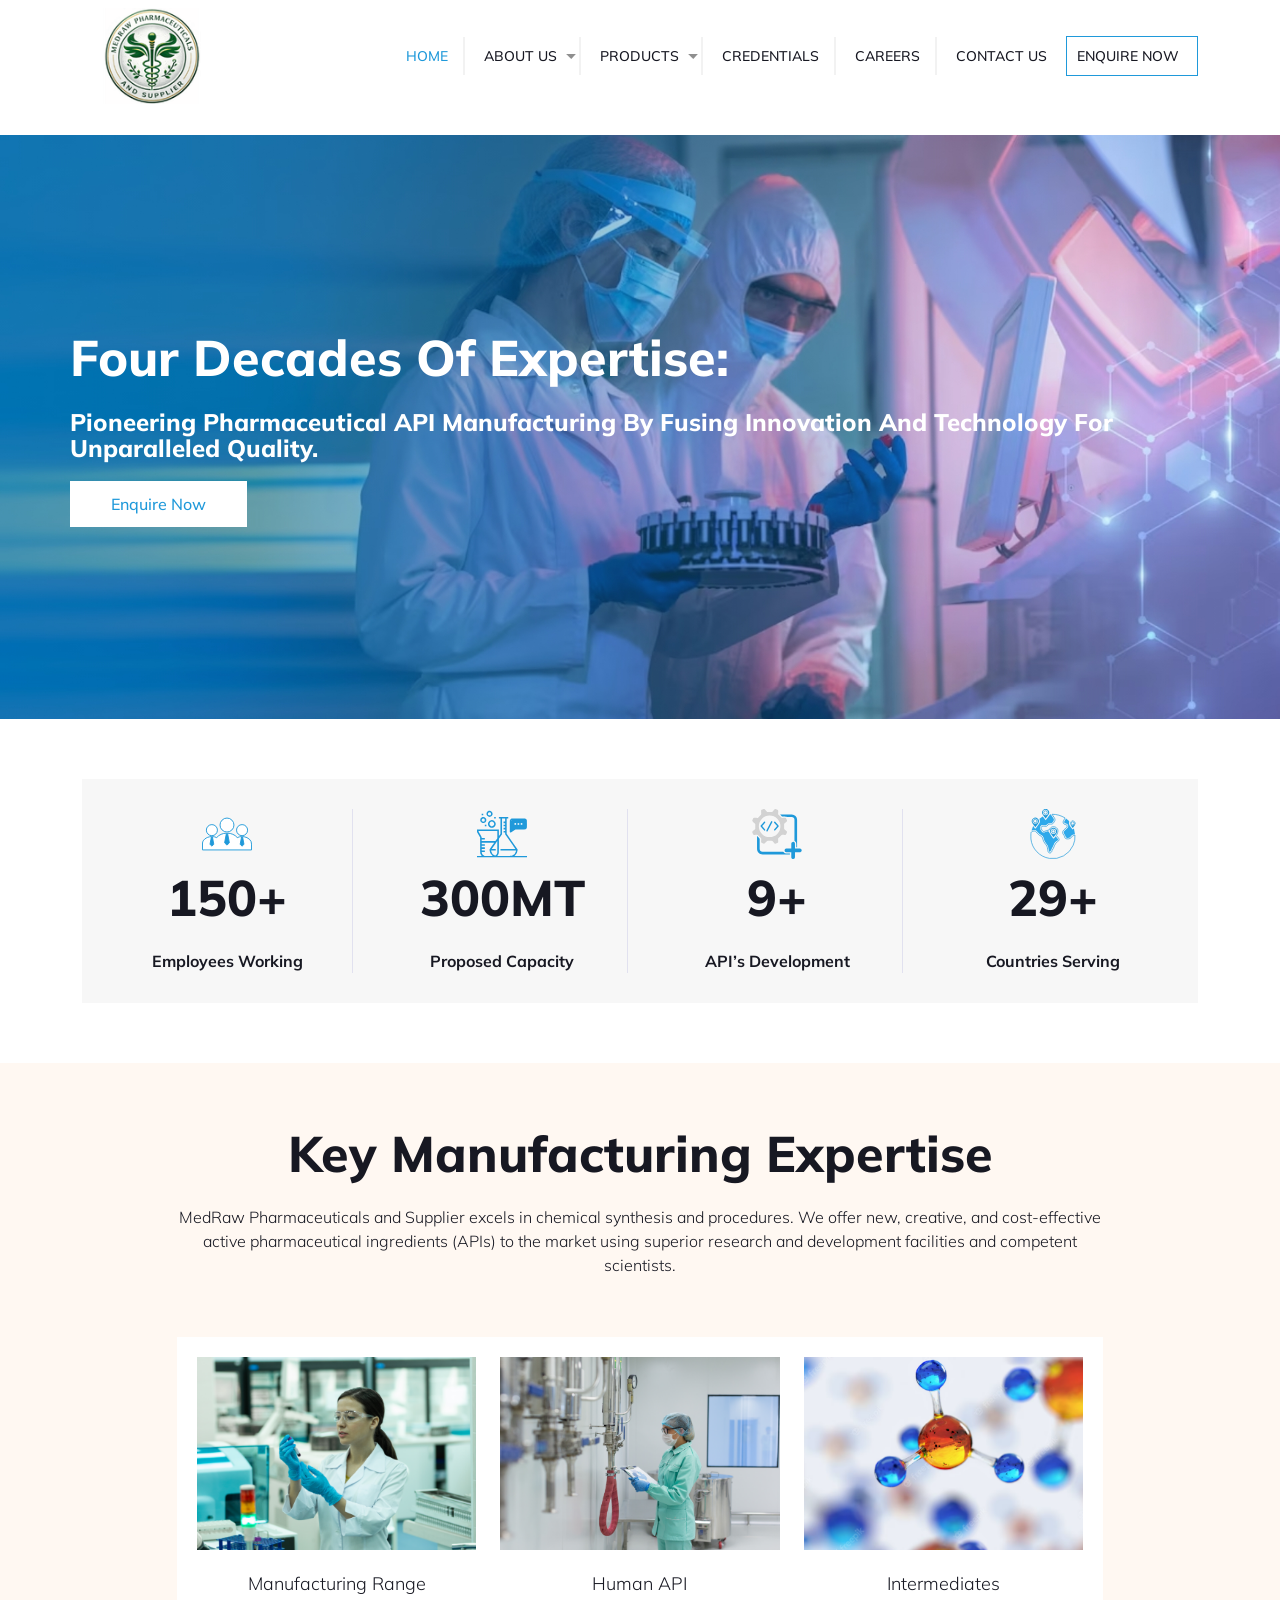
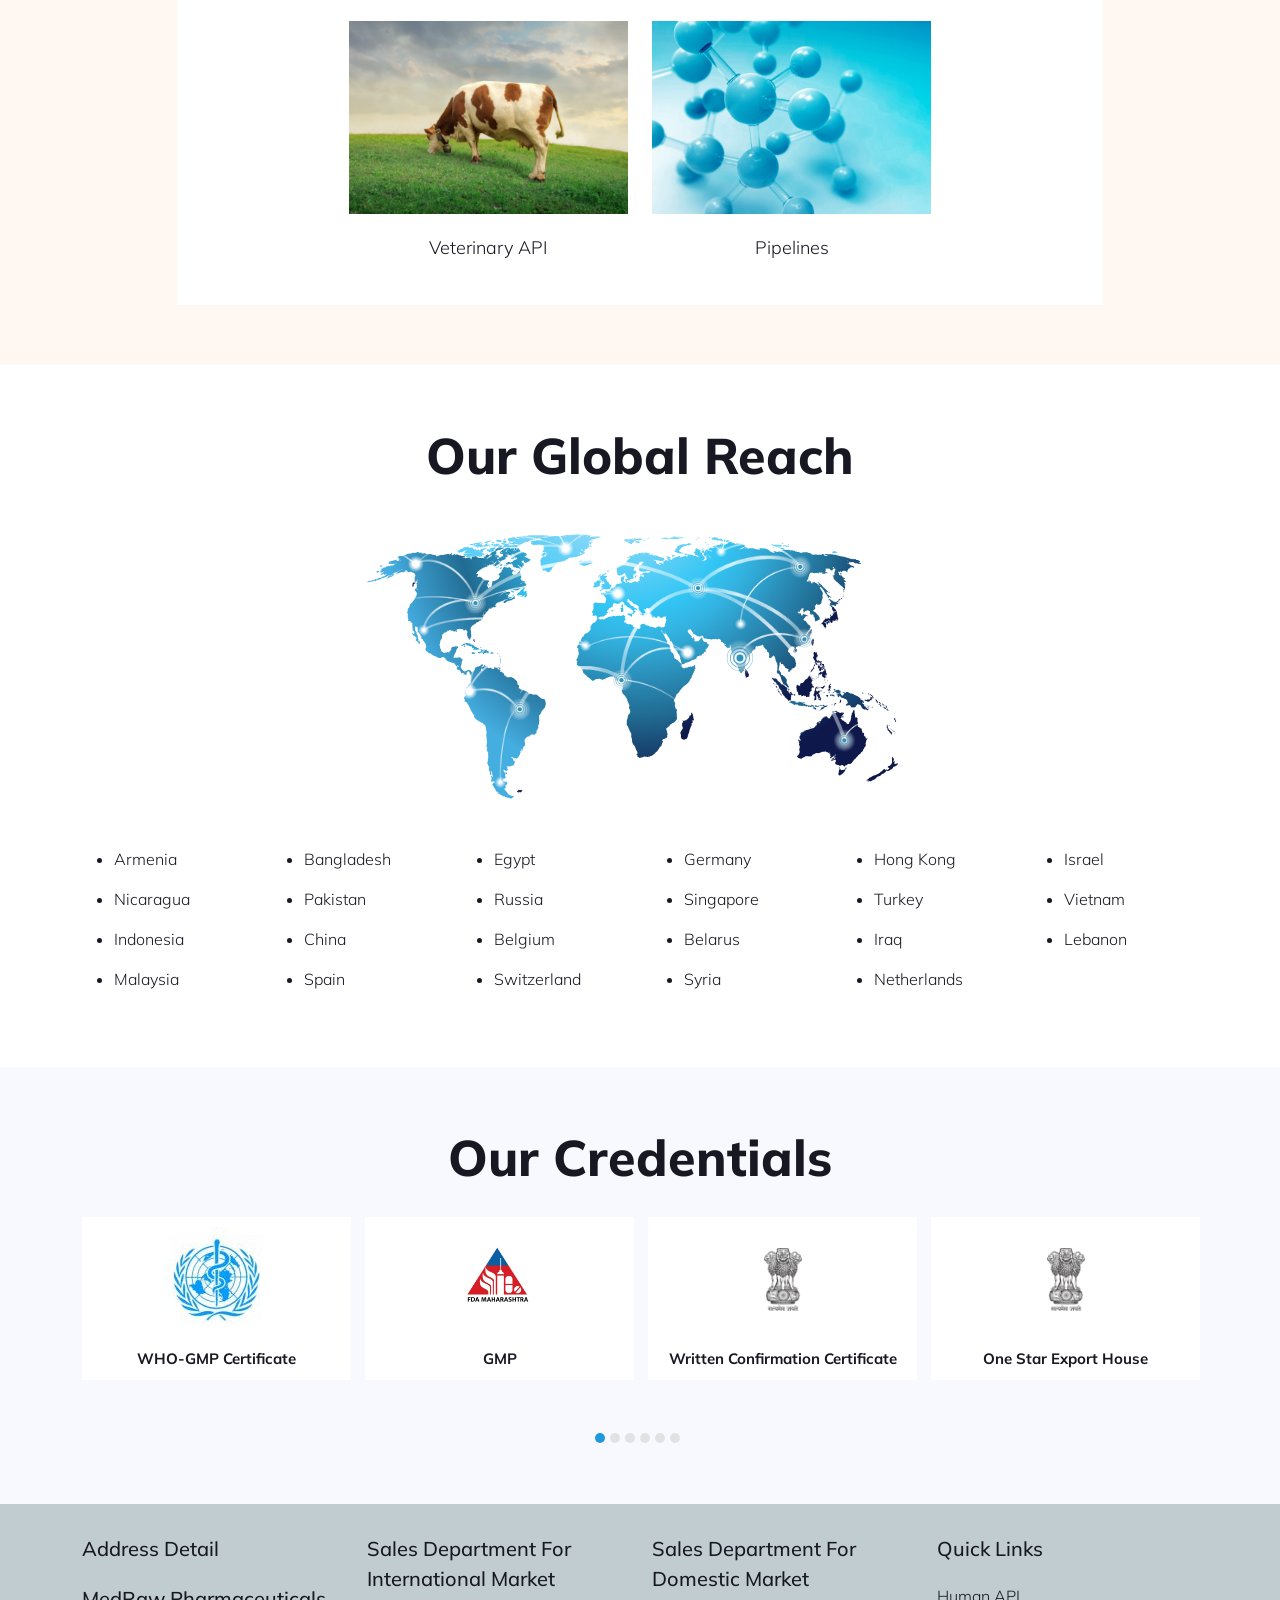
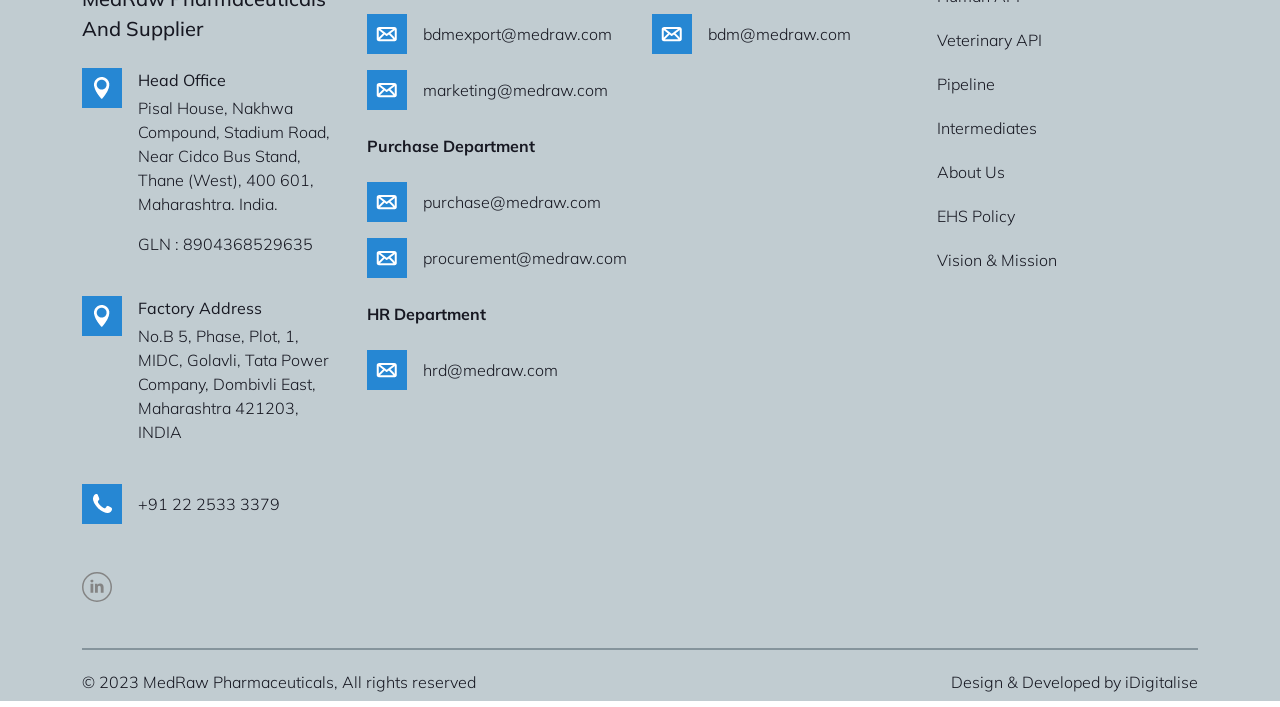
==== commit 44026108: "Nav-Toggle" ====
--- a/index.html
+++ b/index.html
@@ -765,7 +765,8 @@
             </a>
           </div>
         </div>
-        <div class="menu-right align-self-center d-block d-md-none">
+
+        <div class="menu-right align-self-center d-block d-lg-none">
 
           <button class="menuToggle d-block d-lg-none">
             <span class="line position-absolute navbar-toggler-icon"></span>
